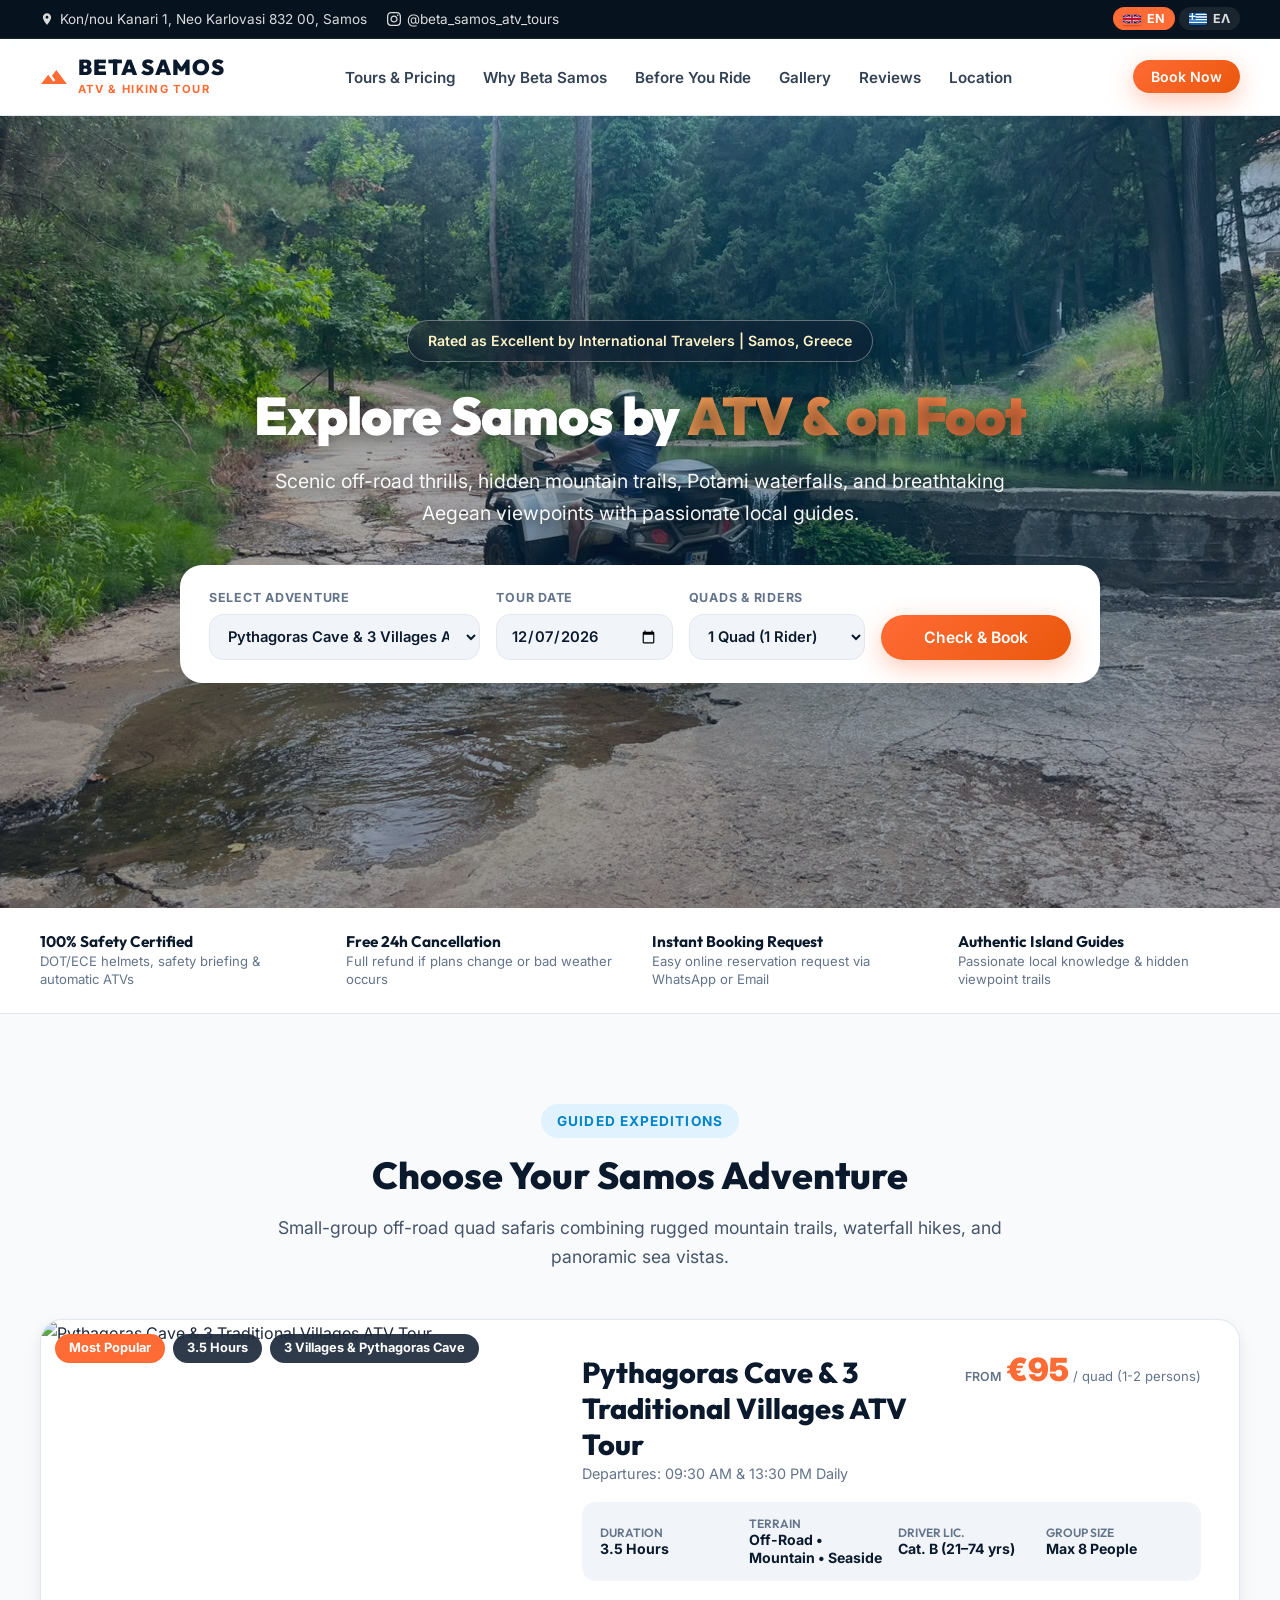
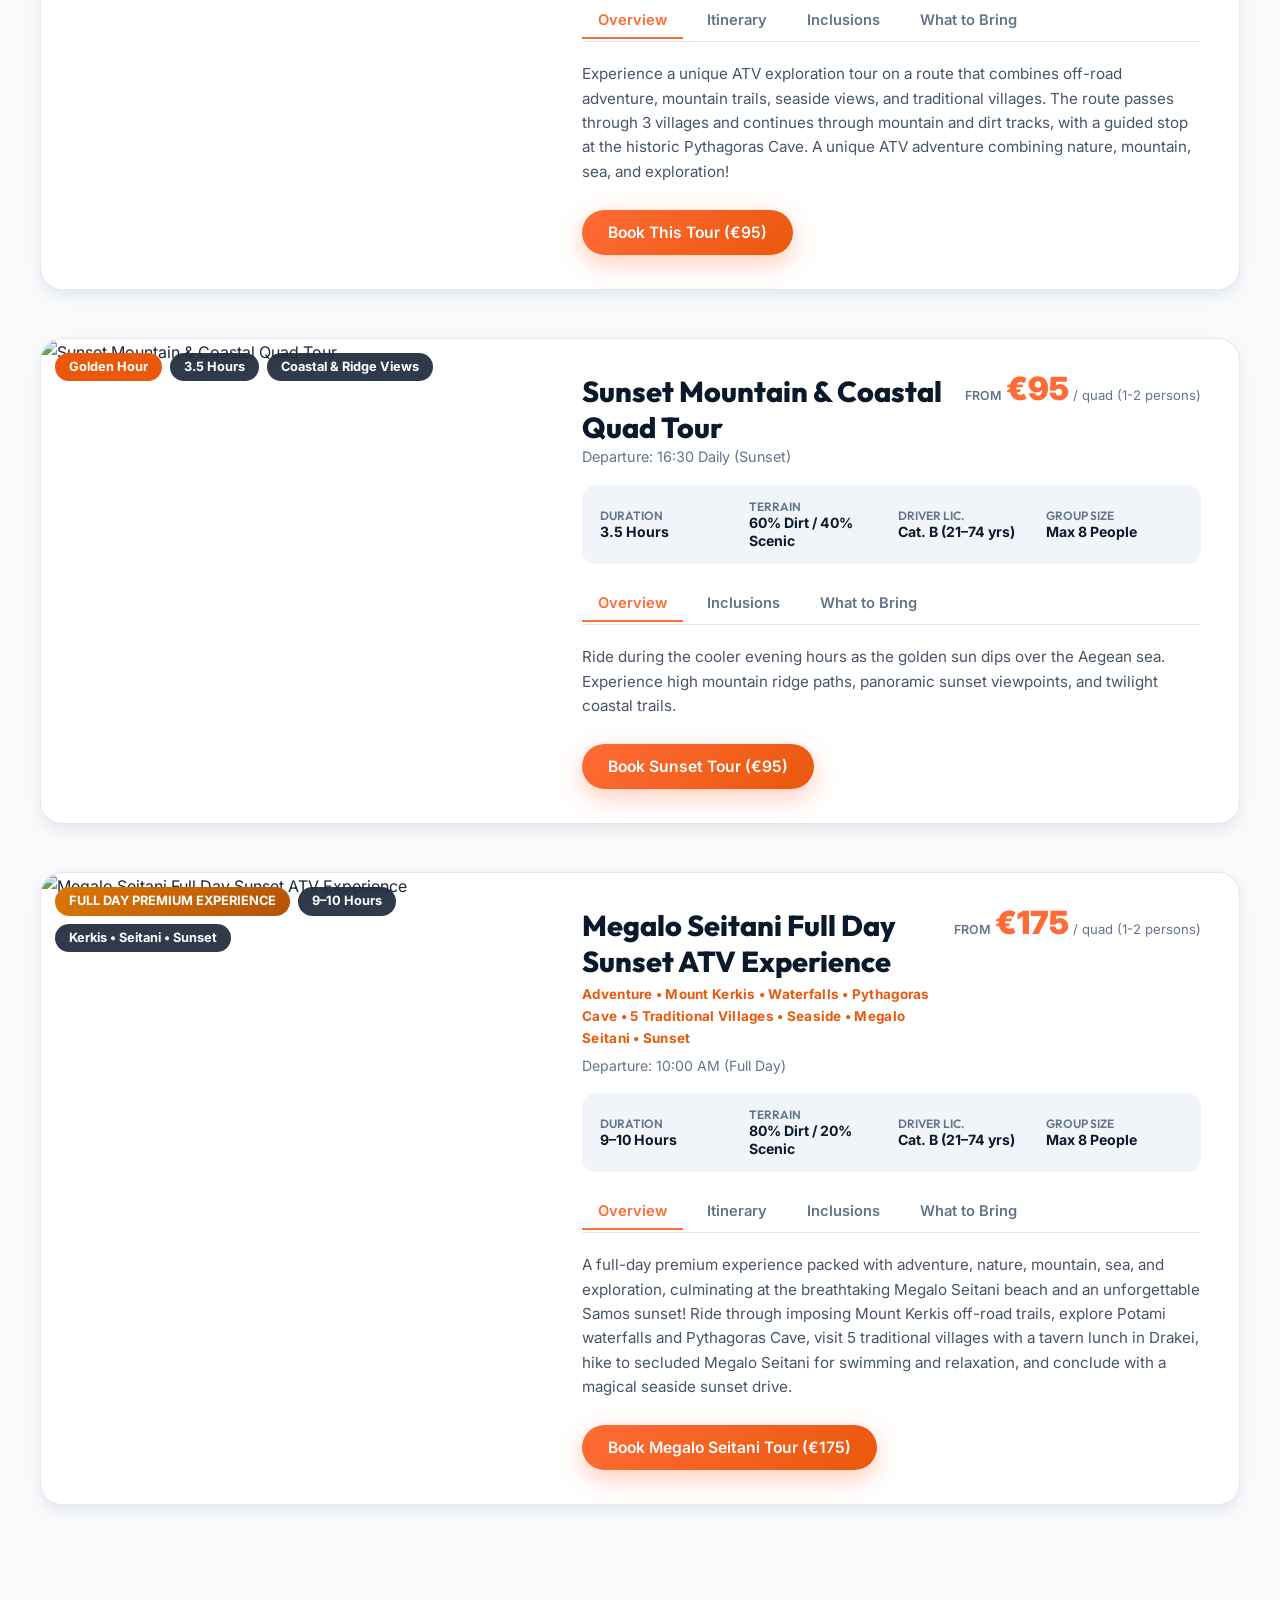
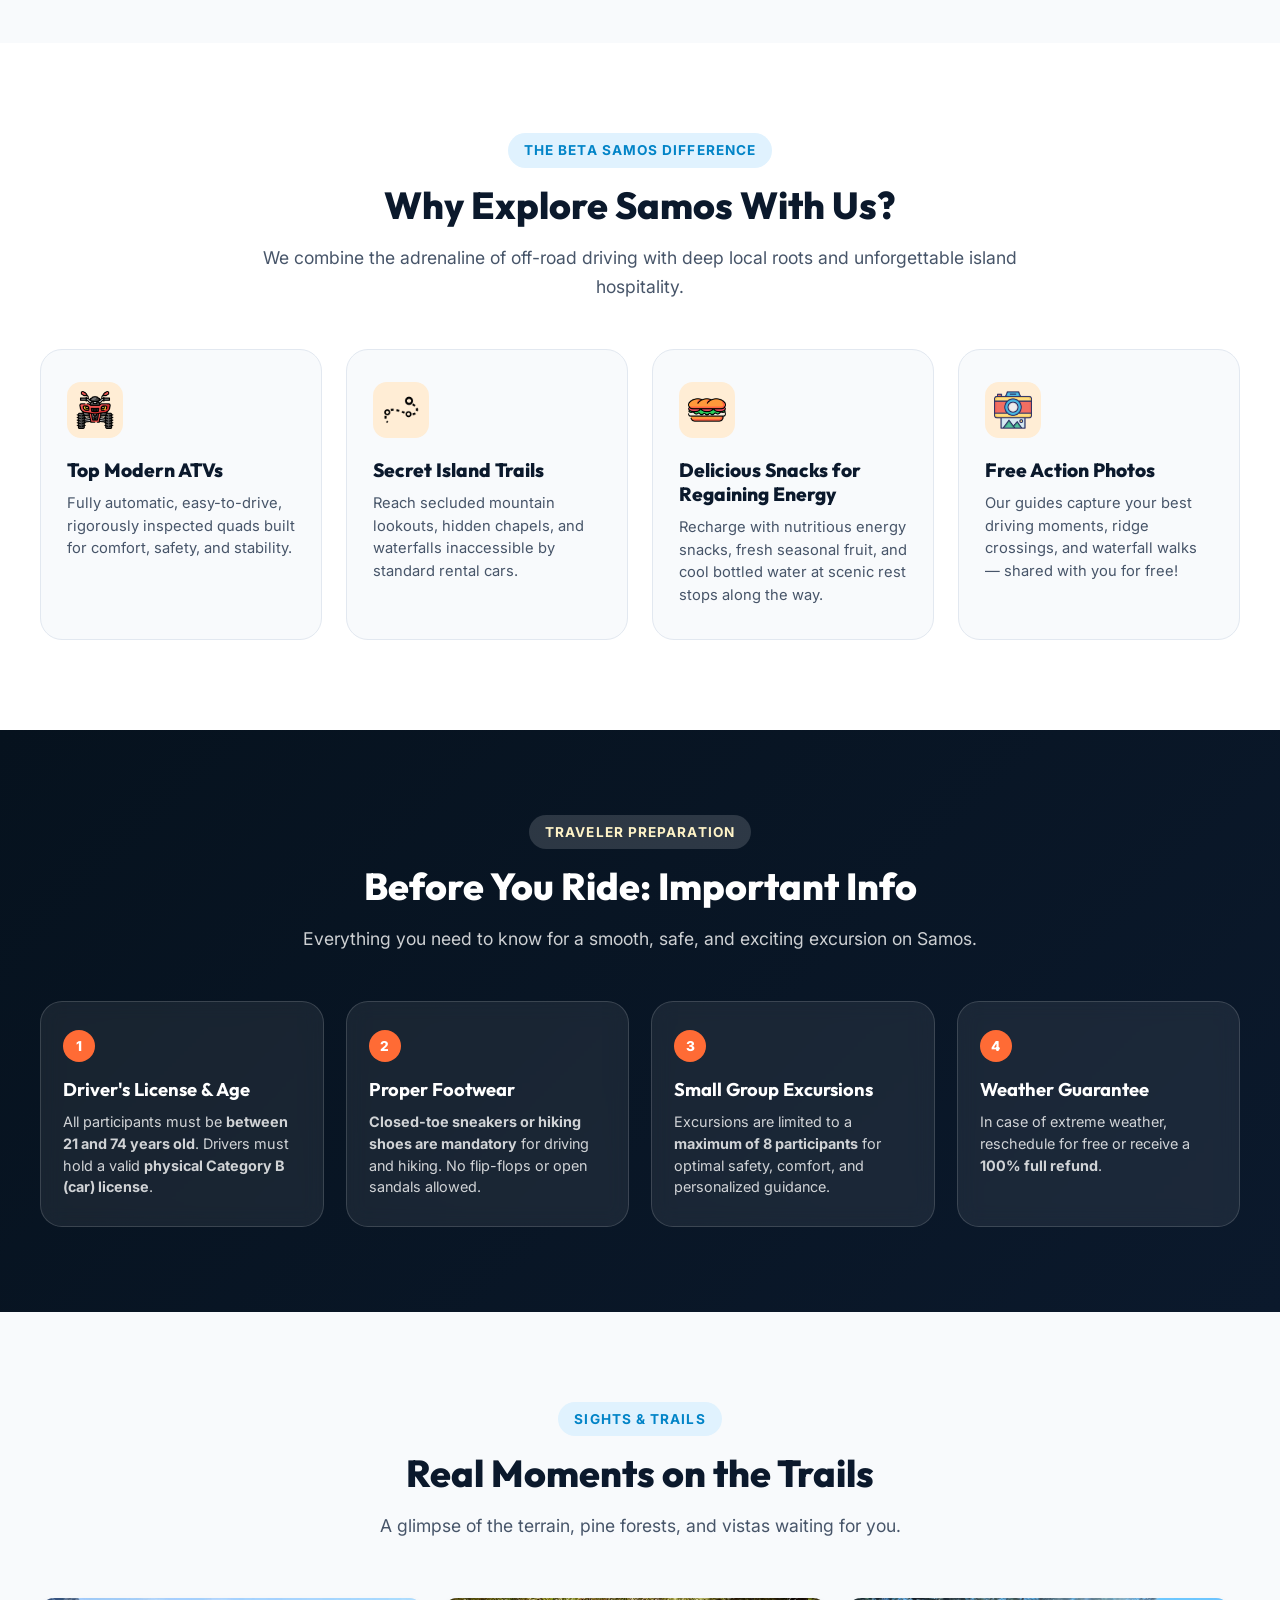
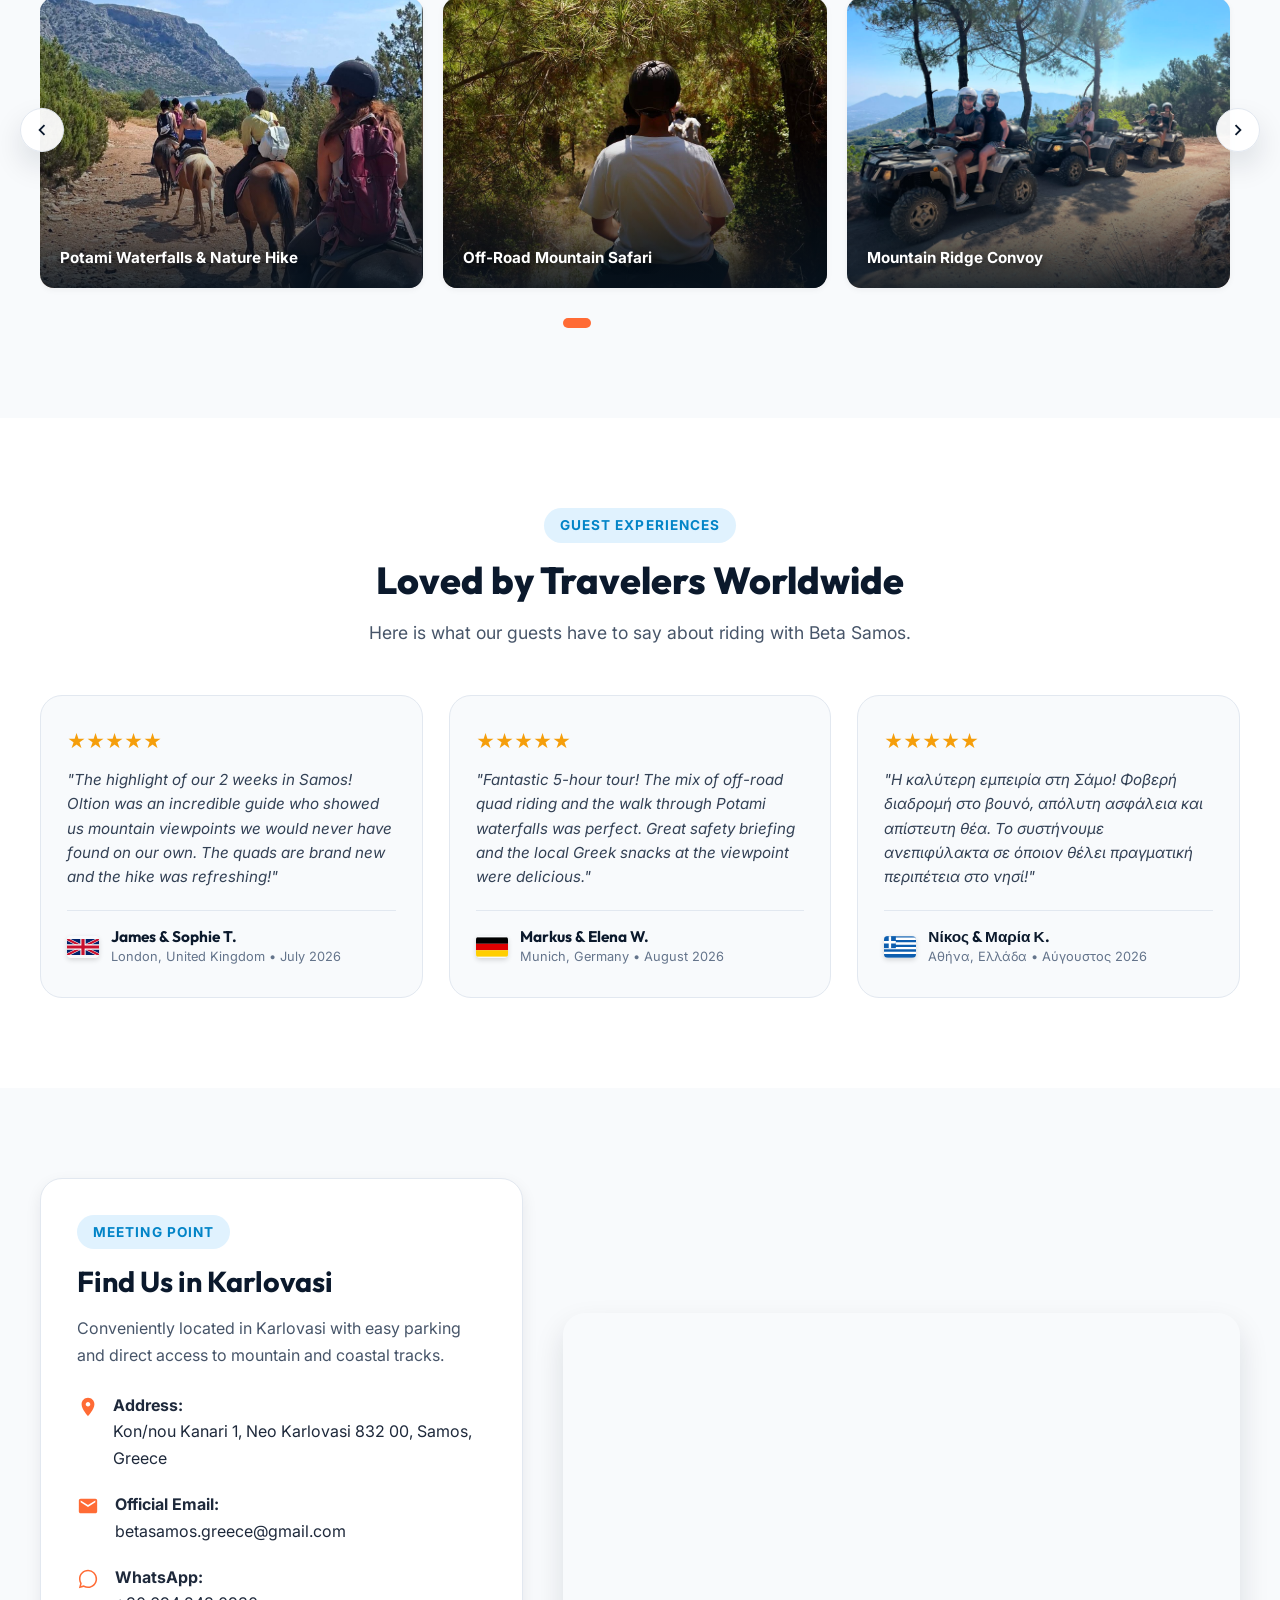
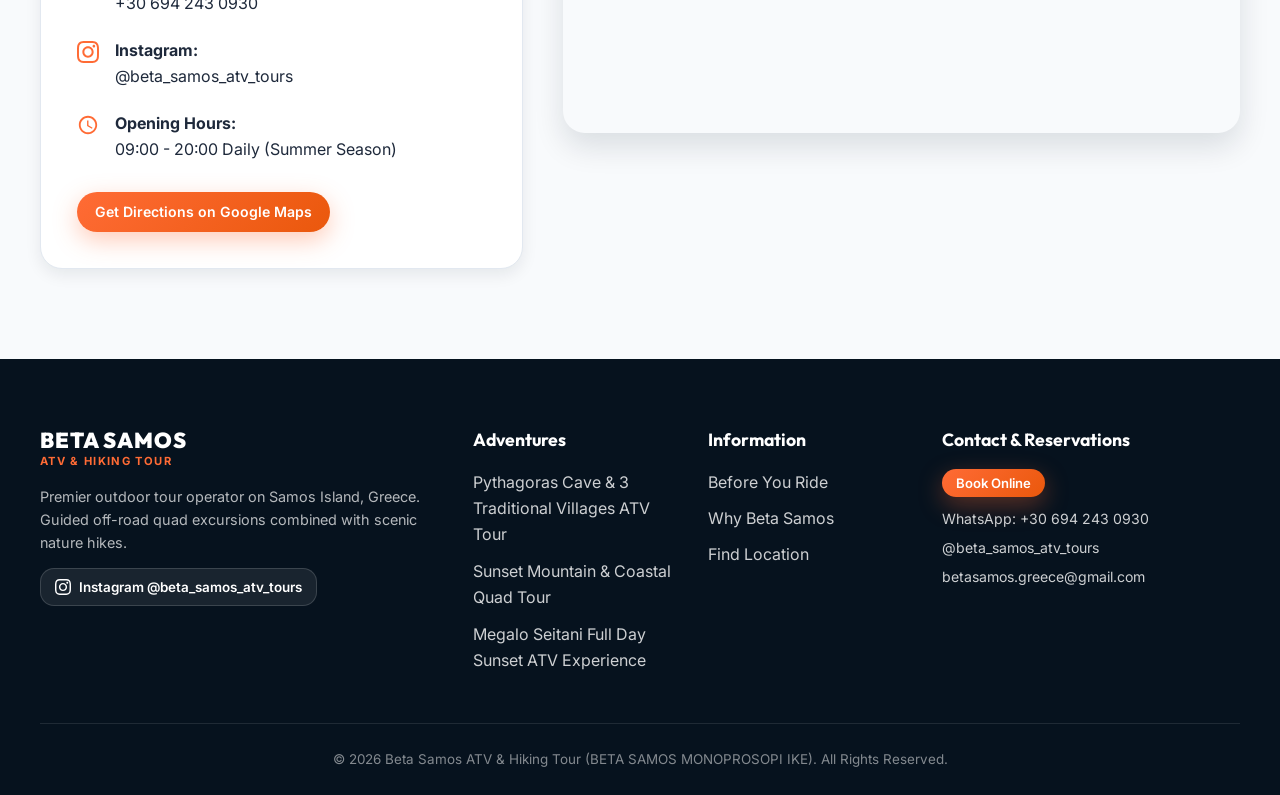
==== website/index.html @ 0ca5908e "feat: initialize Samos ATV and hiking tour website with booking interface and knowledge base documen" ====
<!DOCTYPE html>
<html lang="en">
<head>
  <meta charset="UTF-8">
  <meta name="viewport" content="width=device-width, initial-scale=1.0">
  <title>Beta Samos ATV &amp; Hiking Guided Tours | Explore Samos Island, Greece</title>
  <meta name="description" content="Premier guided ATV off-road adventures and scenic hiking tours on Samos Island, Greece. Explore Potami waterfalls, mountain viewpoints, and authentic Greek trails. Book online!">
  <meta name="keywords" content="Beta Samos, Samos ATV tour, quad safari Samos, hiking Samos island, Potami waterfalls tour, Karlovasi excursions, outdoor activities Greece">
  <meta name="author" content="Beta Samos ATV &amp; Hiking Tour">
  <link rel="canonical" href="https://betasamos.gr/">

  <!-- Open Graph / Facebook / WhatsApp -->
  <meta property="og:type" content="website">
  <meta property="og:url" content="https://betasamos.gr/">
  <meta property="og:title" content="Beta Samos ATV &amp; Hiking Guided Tours">
  <meta property="og:description" content="Explore Samos Island with exciting off-road ATV rides, guided hiking, and hidden mountain vistas. Local, safe, and unforgettable.">
  <meta property="og:image" content="assets/images/img_14.jpeg">

  <!-- Google Fonts Preconnect -->
  <link rel="preconnect" href="https://fonts.googleapis.com">
  <link rel="preconnect" href="https://fonts.gstatic.com" crossorigin>
  <link href="https://fonts.googleapis.com/css2?family=Inter:wght@400;500;600;700&family=Outfit:wght@600;700;800;900&display=swap" rel="stylesheet">

  <!-- Cloudflare Turnstile Anti-Bot Security -->
  <script src="https://challenges.cloudflare.com/turnstile/v0/api.js" async defer></script>

  <!-- EmailJS Client-Side Transactional Email Engine -->
  <script src="https://cdn.jsdelivr.net/npm/@emailjs/browser@4/dist/email.min.js"></script>

  <!-- Stylesheet -->
  <link rel="stylesheet" href="styles.css">

  <!-- Schema.org JSON-LD Structured Data for Local Tour Operator -->
  <script type="application/ld+json">
  {
    "@context": "https://schema.org",
    "@type": ["TourOperator", "LocalBusiness"],
    "name": "Beta Samos ATV and Hiking Tour",
    "legalName": "BETA SAMOS MONOPROSOPI IKE",
    "image": "https://betasamos.gr/assets/images/img_14.jpeg",
    "telephone": "+306942430930",
    "email": "betasamos.greece@gmail.com",
    "url": "https://betasamos.gr/",
    "address": {
      "@type": "PostalAddress",
      "streetAddress": "Kanari 1",
      "addressLocality": "Karlovasi",
      "addressRegion": "Samos",
      "postalCode": "83200",
      "addressCountry": "GR"
    },
    "geo": {
      "@type": "GeoCoordinates",
      "latitude": 37.7944,
      "longitude": 26.6881
    },
    "openingHoursSpecification": {
      "@type": "OpeningHoursSpecification",
      "dayOfWeek": [
        "Monday", "Tuesday", "Wednesday", "Thursday", "Friday", "Saturday", "Sunday"
      ],
      "opens": "09:00",
      "closes": "20:00"
    },
    "priceRange": "€€"
  }
  </script>
</head>
<body>

  <!-- Top Notification Bar -->
  <div class="topbar">
    <div class="container topbar-content">
      <div class="topbar-left">
        <a href="https://maps.google.com/?q=Beta+Samos+ATV+and+Hiking+Tour,+Kon/nou+Kanari+1,+Neo+Karlovasi+832+00" target="_blank" rel="noopener" class="topbar-item" title="Beta Samos on Google Maps">
          <svg viewBox="0 0 24 24" width="14" height="14" fill="currentColor"><path d="M12 2C8.13 2 5 5.13 5 9c0 5.25 7 13 7 13s7-7.75 7-13c0-3.87-3.13-7-7-7zm0 9.5c-1.38 0-2.5-1.12-2.5-2.5s1.12-2.5 2.5-2.5 2.5 1.12 2.5 2.5-1.12 2.5-2.5 2.5z"/></svg>
          <span data-i18n="topbar_location">Kon/nou Kanari 1, Neo Karlovasi 832 00, Samos</span>
        </a>
        <a href="https://www.instagram.com/beta_samos_atv_tours/" target="_blank" rel="noopener" class="topbar-item" title="Follow us on Instagram">
          <svg viewBox="0 0 24 24" width="14" height="14" fill="currentColor"><path d="M12 2.163c3.204 0 3.584.012 4.85.07 3.252.148 4.771 1.691 4.919 4.919.058 1.265.069 1.645.069 4.849 0 3.205-.012 3.584-.069 4.849-.149 3.225-1.664 4.771-4.919 4.919-1.266.058-1.644.07-4.85.07-3.204 0-3.584-.012-4.849-.07-3.26-.149-4.771-1.699-4.919-4.92-.058-1.265-.07-1.644-.07-4.849 0-3.204.013-3.583.07-4.849.149-3.227 1.664-4.771 4.919-4.919 1.266-.057 1.645-.069 4.849-.069zm0-2.163c-3.259 0-3.667.014-4.947.072-4.358.2-6.78 2.618-6.98 6.98-.059 1.281-.073 1.689-.073 4.948 0 3.259.014 3.668.072 4.948.2 4.358 2.618 6.78 6.98 6.98 1.281.058 1.689.072 4.948.072 3.259 0 3.668-.014 4.948-.072 4.354-.2 6.782-2.618 6.979-6.98.059-1.28.073-1.689.073-4.948 0-3.259-.014-3.667-.072-4.947-.196-4.354-2.617-6.78-6.979-6.98-1.281-.059-1.69-.073-4.949-.073zm0 5.838c-3.403 0-6.162 2.759-6.162 6.162s2.759 6.163 6.162 6.163 6.162-2.759 6.162-6.163c0-3.403-2.759-6.162-6.162-6.162zm0 10.162c-2.209 0-4-1.79-4-4 0-2.209 1.791-4 4-4s4 1.791 4 4c0 2.21-1.791 4-4 4zm6.406-11.845c-.796 0-1.441.645-1.441 1.44s.645 1.44 1.441 1.44c.795 0 1.439-.645 1.439-1.44s-.644-1.44-1.439-1.44z"/></svg>
          <span>@beta_samos_atv_tours</span>
        </a>
      </div>
      <div class="topbar-right">
        <div class="lang-switcher">
          <button class="lang-btn active" data-lang="en">
            <svg class="flag-icon" viewBox="0 0 60 30" width="18" height="12">
              <clipPath id="uk-flag"><path d="M0,0 v30 h60 v-30 z"/></clipPath>
              <g clip-path="url(#uk-flag)">
                <path d="M0,0 v30 h60 v-30 z" fill="#012169"/>
                <path d="M0,0 L60,30 M60,0 L0,30" stroke="#fff" stroke-width="6"/>
                <path d="M0,0 L60,30 M60,0 L0,30" clip-path="url(#uk-flag)" stroke="#C8102E" stroke-width="4"/>
                <path d="M30,0 v30 M0,15 h60" stroke="#fff" stroke-width="10"/>
                <path d="M30,0 v30 M0,15 h60" stroke="#C8102E" stroke-width="6"/>
              </g>
            </svg>
            EN
          </button>
          <button class="lang-btn" data-lang="el">
            <svg class="flag-icon" viewBox="0 0 27 18" width="18" height="12">
              <rect width="27" height="18" fill="#0D5EAF"/>
              <path d="M0,2h27M0,6h27M0,10h27M0,14h27" stroke="#fff" stroke-width="2"/>
              <rect width="10" height="10" fill="#0D5EAF"/>
              <path d="M5,0v10M0,5h10" stroke="#fff" stroke-width="2"/>
            </svg>
            ΕΛ
          </button>
        </div>
      </div>
    </div>
  </div>

  <!-- Main Navigation -->
  <nav class="navbar" id="navbar">
    <div class="container nav-container">
      <a href="#" class="logo-brand">
        <span class="logo-icon" style="color: var(--orange-500); display: flex; align-items: center;">
          <svg viewBox="0 0 24 24" width="28" height="28" fill="currentColor"><path d="M14 6l-3.75 5 2.85 3.8-1.6 1.2L7 10l-6 8h22L14 6z"/></svg>
        </span>
        <div class="logo-text-wrap">
          <span class="logo-title">BETA SAMOS</span>
          <span class="logo-tag" data-i18n="nav_tag">ATV &amp; Hiking Tour</span>
        </div>
      </a>

      <ul class="nav-menu" id="navMenu">
        <li><a href="#tours" class="nav-link" data-i18n="nav_tours">Tours &amp; Pricing</a></li>
        <li><a href="#whyus" class="nav-link" data-i18n="nav_whyus">Why Beta Samos</a></li>
        <li><a href="#guide" class="nav-link" data-i18n="nav_guide">Before You Ride</a></li>
        <li><a href="#gallery" class="nav-link" data-i18n="nav_gallery">Gallery</a></li>
        <li><a href="#reviews" class="nav-link" data-i18n="nav_reviews">Reviews</a></li>
        <li><a href="#location" class="nav-link" data-i18n="nav_location">Location</a></li>
      </ul>

      <div class="nav-actions">
        <button class="btn btn-primary btn-sm open-booking-modal" data-i18n="nav_book">Book Now</button>
        <button class="nav-toggle" id="navToggle" aria-label="Toggle navigation">☰</button>
      </div>
    </div>
  </nav>

  <!-- Hero Section -->
  <header class="hero">
    <div class="container hero-content">
      <div class="hero-badge">
        <span data-i18n="hero_badge">Rated as Excellent by International Travelers | Samos, Greece</span>
      </div>

      <h1 class="hero-title" data-i18n="hero_title">
        Explore Samos by <span>ATV &amp; on Foot</span>
      </h1>

      <p class="hero-subtitle" data-i18n="hero_subtitle">
        Scenic off-road thrills, hidden mountain trails, Potami waterfalls, and breathtaking Aegean viewpoints with passionate local guides.
      </p>

      <!-- Floating Quick-Booking Bar (Madeira Adventure Kingdom Style) -->
      <div class="quick-book-card">
        <div class="quick-book-grid">
          <div class="qb-field">
            <label class="qb-label"><span data-i18n="qb_tour_label">Select Adventure</span></label>
            <select class="qb-select" id="qbTour">
              <option value="flagship">Pythagoras Cave &amp; 3 Villages ATV Tour (€95)</option>
              <option value="sunset">Sunset Mountain &amp; Coastal Quad Tour (€95)</option>
              <option value="seitani">Megalo Seitani Full Day Sunset ATV Experience (€175)</option>
            </select>
          </div>

          <div class="qb-field">
            <label class="qb-label"><span data-i18n="qb_date_label">Tour Date</span></label>
            <input type="date" class="qb-input" id="qbDate" lang="en">
          </div>

          <div class="qb-field">
            <label class="qb-label"><span data-i18n="qb_riders_label">Quads &amp; Riders</span></label>
            <select class="qb-select" id="qbRiders">
              <option value="1-solo">1 Quad (1 Rider)</option>
              <option value="1-shared">1 Quad (2 Riders Shared)</option>
              <option value="2-solo">2 Quads (2 Riders)</option>
              <option value="2-shared">2 Quads (4 Riders Shared)</option>
              <option value="group">3+ Quads (Group Safari)</option>
            </select>
          </div>

          <div class="qb-field">
            <button class="btn btn-primary btn-block" id="qbSubmitBtn" data-i18n="qb_btn">Check &amp; Book</button>
          </div>
        </div>
      </div>
    </div>
  </header>

  <!-- Trust Ribbon -->
  <section class="trust-ribbon">
    <div class="container trust-grid">
      <div class="trust-item">
        <div class="trust-text">
          <h4 data-i18n="trust_1_title">100% Safety Certified</h4>
          <p data-i18n="trust_1_desc">DOT/ECE helmets, safety briefing &amp; automatic ATVs</p>
        </div>
      </div>
      <div class="trust-item">
        <div class="trust-text">
          <h4 data-i18n="trust_2_title">Free 24h Cancellation</h4>
          <p data-i18n="trust_2_desc">Full refund if plans change or bad weather occurs</p>
        </div>
      </div>
      <div class="trust-item">
        <div class="trust-text">
          <h4 data-i18n="trust_3_title">Instant Booking Request</h4>
          <p data-i18n="trust_3_desc">Easy online reservation request via WhatsApp or Email</p>
        </div>
      </div>
      <div class="trust-item">
        <div class="trust-text">
          <h4 data-i18n="trust_4_title">Authentic Island Guides</h4>
          <p data-i18n="trust_4_desc">Passionate local knowledge &amp; hidden viewpoint trails</p>
        </div>
      </div>
    </div>
  </section>

  <!-- Tour Packages Section -->
  <section class="section-tours" id="tours">
    <div class="container">
      <div class="section-header">
        <span class="section-tag" data-i18n="tours_tag">Guided Expeditions</span>
        <h2 class="section-title" data-i18n="tours_title">Choose Your Samos Adventure</h2>
        <p class="section-subtitle" data-i18n="tours_subtitle">
          Small-group off-road quad safaris combining rugged mountain trails, waterfall hikes, and panoramic sea vistas.
        </p>
      </div>

      <!-- Tour 1: Flagship 3.5h Pythagoras Cave Tour -->
      <div class="tour-card" id="flagship-tour">
        <div class="tour-grid">
          <div class="tour-media">
            <img src="assets/images/IMG_3026.jpeg" alt="Pythagoras Cave &amp; 3 Traditional Villages ATV Tour" class="tour-img">
            <div class="tour-badge-top">
              <span class="pill-badge featured" data-i18n="badge_bestseller">Most Popular</span>
              <span class="pill-badge">3.5 Hours</span>
              <span class="pill-badge">3 Villages &amp; Pythagoras Cave</span>
            </div>
          </div>

          <div class="tour-body">
            <div class="tour-header-row">
              <div>
                <h3 class="tour-title" data-i18n="t1_title">Pythagoras Cave &amp; 3 Traditional Villages ATV Tour</h3>
                <p style="color: var(--slate-500); font-size: 0.9rem;" data-i18n="t1_dep">Departures: 09:30 AM &amp; 13:30 PM Daily</p>
              </div>
              <div class="tour-pricing-box">
                <span class="price-from" data-i18n="price_from">From</span>
                <span class="price-val">€95</span>
                <span class="price-sub" data-i18n="price_per_driver">/ quad (1-2 persons)</span>
              </div>
            </div>

            <!-- Tour Specs Bar -->
            <div class="tour-specs-bar">
              <div class="spec-item">
                <div class="spec-data">
                  <h5 data-i18n="spec_dur">Duration</h5>
                  <p>3.5 Hours</p>
                </div>
              </div>
              <div class="spec-item">
                <div class="spec-data">
                  <h5 data-i18n="spec_terrain">Terrain</h5>
                  <p data-i18n="spec_terrain_val">Off-Road • Mountain • Seaside</p>
                </div>
              </div>
              <div class="spec-item">
                <div class="spec-data">
                  <h5 data-i18n="spec_lic">Driver Lic.</h5>
                  <p>Cat. B (21–74 yrs)</p>
                </div>
              </div>
              <div class="spec-item">
                <div class="spec-data">
                  <h5 data-i18n="spec_grp">Group Size</h5>
                  <p data-i18n="spec_grp_val">Max 8 People</p>
                </div>
              </div>
            </div>

            <!-- Interactive Tour Tabs (Madeira Style) -->
            <div class="tour-tabs">
              <button class="tab-btn active" data-tab="t1-overview" data-i18n="tab_overview">Overview</button>
              <button class="tab-btn" data-tab="t1-itinerary" data-i18n="tab_itinerary">Itinerary</button>
              <button class="tab-btn" data-tab="t1-inclusions" data-i18n="tab_inclusions">Inclusions</button>
              <button class="tab-btn" data-tab="t1-bring" data-i18n="tab_bring">What to Bring</button>
            </div>

            <!-- Tab Content -->
            <div class="tab-content">
              <!-- Overview -->
              <div class="tab-pane active" id="t1-overview">
                <p data-i18n="t1_desc">
                  Experience a unique ATV exploration tour on a route that combines off-road adventure, mountain trails, seaside views, and traditional villages. The route passes through 3 villages and continues through mountain and dirt tracks, with a guided stop at the historic Pythagoras Cave. A unique ATV adventure combining nature, mountain, sea, and exploration!
                </p>
              </div>

              <!-- Itinerary -->
              <div class="tab-pane" id="t1-itinerary">
                <div class="itinerary-list">
                  <div class="itinerary-step">
                    <span class="itinerary-time">00:00</span>
                    <div class="itinerary-info">
                      <h5 data-i18n="itin_1_title">Safety Briefing &amp; Practice Lap</h5>
                      <p data-i18n="itin_1_desc">Helmet fitting, vehicle controls briefing, and a practice run at Karlovasi HQ.</p>
                    </div>
                  </div>
                  <div class="itinerary-step">
                    <span class="itinerary-time">00:30</span>
                    <div class="itinerary-info">
                      <h5 data-i18n="itin_2_title">3 Traditional Villages</h5>
                      <p data-i18n="itin_2_desc">Drive through 3 authentic Samian villages and experience local culture and charm.</p>
                    </div>
                  </div>
                  <div class="itinerary-step">
                    <span class="itinerary-time">01:30</span>
                    <div class="itinerary-info">
                      <h5 data-i18n="itin_3_title">Off-Road Mountain &amp; Seaside Trails</h5>
                      <p data-i18n="itin_3_desc">Ride thrilling dirt paths, mountain tracks, and scenic coastal seaside routes overlooking the Aegean Sea.</p>
                    </div>
                  </div>
                  <div class="itinerary-step">
                    <span class="itinerary-time">02:30</span>
                    <div class="itinerary-info">
                      <h5 data-i18n="itin_4_title">Pythagoras Cave &amp; Cold Drink Stop</h5>
                      <p data-i18n="itin_4_desc">Stop at the historic Cave of Pythagoras, capture panoramic photos, and enjoy a cool refreshing drink.</p>
                    </div>
                  </div>
                </div>
              </div>

              <!-- Inclusions -->
              <div class="tab-pane" id="t1-inclusions">
                <div class="inclusions-grid">
                  <div class="inc-item yes"><span data-i18n="inc_atv">Premium Automatic ATV &amp; Fuel</span></div>
                  <div class="inc-item yes"><span data-i18n="inc_helmet">DOT/ECE Safety Helmet</span></div>
                  <div class="inc-item yes"><span data-i18n="inc_offroad">Off-Road &amp; Mountain Routes</span></div>
                  <div class="inc-item yes"><span data-i18n="inc_seaside">Seaside Coastal Route</span></div>
                  <div class="inc-item yes"><span data-i18n="inc_villages">Route Through 3 Traditional Villages</span></div>
                  <div class="inc-item yes"><span data-i18n="inc_cave">Stop at Pythagoras Cave</span></div>
                  <div class="inc-item yes"><span data-i18n="inc_photos">Photo &amp; Viewpoint Stops</span></div>
                  <div class="inc-item yes"><span data-i18n="inc_drink">Refreshing Cold Beverage</span></div>
                  <div class="inc-item yes"><span data-i18n="inc_guide">Certified Local Island Guide</span></div>
                  <div class="inc-item yes"><span data-i18n="inc_max8">Small Group (Max 8 Guests)</span></div>
                </div>
              </div>

              <!-- What to Bring -->
              <div class="tab-pane" id="t1-bring">
                <div class="bring-grid">
                  <div class="bring-item">
                    <span data-i18n="bring_shoes">Closed Shoes</span>
                  </div>
                  <div class="bring-item">
                    <span data-i18n="bring_license">Physical Driver Lic.</span>
                  </div>
                  <div class="bring-item">
                    <span data-i18n="bring_glasses">Sunglasses</span>
                  </div>
                  <div class="bring-item">
                    <span data-i18n="bring_sunscreen">Sunscreen &amp; Hat</span>
                  </div>
                </div>
              </div>
            </div>

            <div class="tour-footer-actions">
              <button class="btn btn-primary open-booking-modal" data-tour="flagship" data-i18n="btn_book_t1">Book This Tour (€95)</button>
            </div>
          </div>
        </div>
      </div>

      <!-- Tour 2: Sunset Mountain & Coastal Quad Tour -->
      <div class="tour-card" id="sunset-tour">
        <div class="tour-grid">
          <div class="tour-media">
            <img src="assets/images/IMG_2938.jpeg" alt="Sunset Mountain & Coastal Quad Tour" class="tour-img">
            <div class="tour-badge-top">
              <span class="pill-badge" style="background: #ea580c;" data-i18n="badge_sunset">Golden Hour</span>
              <span class="pill-badge">3.5 Hours</span>
              <span class="pill-badge">Coastal &amp; Ridge Views</span>
            </div>
          </div>

          <div class="tour-body">
            <div class="tour-header-row">
              <div>
                <h3 class="tour-title" data-i18n="t2_title">Sunset Mountain &amp; Coastal Quad Tour</h3>
                <p style="color: var(--slate-500); font-size: 0.9rem;" data-i18n="t2_dep">Departure: 16:30 Daily (Sunset)</p>
              </div>
              <div class="tour-pricing-box">
                <span class="price-from" data-i18n="price_from">From</span>
                <span class="price-val">€95</span>
                <span class="price-sub" data-i18n="price_per_driver">/ quad (1-2 persons)</span>
              </div>
            </div>

            <!-- Specs Bar -->
            <div class="tour-specs-bar">
              <div class="spec-item">
                <div class="spec-data">
                  <h5 data-i18n="spec_dur">Duration</h5>
                  <p>3.5 Hours</p>
                </div>
              </div>
              <div class="spec-item">
                <div class="spec-data">
                  <h5 data-i18n="spec_terrain">Terrain</h5>
                  <p data-i18n="spec_t2_terrain">60% Dirt / 40% Scenic</p>
                </div>
              </div>
              <div class="spec-item">
                <div class="spec-data">
                  <h5 data-i18n="spec_lic">Driver Lic.</h5>
                  <p>Cat. B (21–74 yrs)</p>
                </div>
              </div>
              <div class="spec-item">
                <div class="spec-data">
                  <h5 data-i18n="spec_grp">Group Size</h5>
                  <p data-i18n="spec_grp_val">Max 8 People</p>
                </div>
              </div>
            </div>

            <!-- Interactive Tour Tabs -->
            <div class="tour-tabs">
              <button class="tab-btn active" data-tab="t2-overview" data-i18n="tab_overview">Overview</button>
              <button class="tab-btn" data-tab="t2-inclusions" data-i18n="tab_inclusions">Inclusions</button>
              <button class="tab-btn" data-tab="t2-bring" data-i18n="tab_bring">What to Bring</button>
            </div>

            <!-- Tab Content -->
            <div class="tab-content">
              <div class="tab-pane active" id="t2-overview">
                <p data-i18n="t2_desc">
                  Ride during the cooler evening hours as the golden sun dips over the Aegean sea. Experience high mountain ridge paths, panoramic sunset viewpoints, and twilight coastal trails.
                </p>
              </div>

              <div class="tab-pane" id="t2-inclusions">
                <div class="inclusions-grid">
                  <div class="inc-item yes"><span data-i18n="inc_atv">Premium Automatic ATV &amp; Fuel</span></div>
                  <div class="inc-item yes"><span data-i18n="inc_helmet">DOT/ECE Safety Helmet</span></div>
                  <div class="inc-item yes"><span data-i18n="inc_t2_mountain">Off-Road &amp; Mountain Trails</span></div>
                  <div class="inc-item yes"><span data-i18n="inc_t2_rivers">Scenic River &amp; Water Crossings</span></div>
                  <div class="inc-item yes"><span data-i18n="inc_t2_sunshine">Panoramic Sunset &amp; Sunshine Views</span></div>
                  <div class="inc-item yes"><span data-i18n="inc_seaside">Seaside Coastal Route</span></div>
                  <div class="inc-item yes"><span data-i18n="inc_t2_photos">Golden Hour &amp; Sunset Photo Stops</span></div>
                  <div class="inc-item yes"><span data-i18n="inc_sunset_drink">Sunset Refreshments &amp; Cold Drinks</span></div>
                  <div class="inc-item yes"><span data-i18n="inc_guide">Certified Local Island Guide</span></div>
                  <div class="inc-item yes"><span data-i18n="inc_max8">Small Group (Max 8 Guests)</span></div>
                </div>
              </div>

              <div class="tab-pane" id="t2-bring">
                <div class="bring-grid">
                  <div class="bring-item">
                    <span data-i18n="bring_shoes">Closed Shoes</span>
                  </div>
                  <div class="bring-item">
                    <span data-i18n="bring_license">Physical Driver Lic.</span>
                  </div>
                  <div class="bring-item">
                    <span data-i18n="bring_glasses">Sunglasses</span>
                  </div>
                  <div class="bring-item">
                    <span data-i18n="bring_jacket">Light Evening Jacket</span>
                  </div>
                </div>
              </div>
            </div>

            <div class="tour-footer-actions">
              <button class="btn btn-primary open-booking-modal" data-tour="sunset" data-i18n="btn_book_t2">Book Sunset Tour (€95)</button>
            </div>
          </div>
        </div>
      </div>

      <!-- Tour 3: Megalo Seitani Full Day Sunset ATV Experience -->
      <div class="tour-card" id="seitani-tour">
        <div class="tour-grid">
          <div class="tour-media">
            <img src="assets/images/IMG_3031.jpeg" alt="Megalo Seitani Full Day Sunset ATV Experience" class="tour-img">
            <div class="tour-badge-top">
              <span class="pill-badge" style="background: linear-gradient(135deg, #d97706, #b45309);" data-i18n="badge_fullday">FULL DAY PREMIUM EXPERIENCE</span>
              <span class="pill-badge">9–10 Hours</span>
              <span class="pill-badge">Kerkis • Seitani • Sunset</span>
            </div>
          </div>

          <div class="tour-body">
            <div class="tour-header-row">
              <div>
                <h3 class="tour-title" data-i18n="t3_title">Megalo Seitani Full Day Sunset ATV Experience</h3>
                <p style="color: var(--orange-600); font-size: 0.84rem; font-weight: 700; margin-top: 4px; letter-spacing: 0.02em;" data-i18n="t3_tagline">Adventure • Mount Kerkis • Waterfalls • Pythagoras Cave • 5 Traditional Villages • Seaside • Megalo Seitani • Sunset</p>
                <p style="color: var(--slate-500); font-size: 0.88rem; margin-top: 4px;" data-i18n="t3_dep">Departure: 10:00 AM (Full Day)</p>
              </div>
              <div class="tour-pricing-box">
                <span class="price-from" data-i18n="price_from">From</span>
                <span class="price-val">€175</span>
                <span class="price-sub" data-i18n="price_per_driver">/ quad (1-2 persons)</span>
              </div>
            </div>

            <!-- Specs Bar -->
            <div class="tour-specs-bar">
              <div class="spec-item">
                <div class="spec-data">
                  <h5 data-i18n="spec_dur">Duration</h5>
                  <p>9–10 Hours</p>
                </div>
              </div>
              <div class="spec-item">
                <div class="spec-data">
                  <h5 data-i18n="spec_terrain">Terrain</h5>
                  <p data-i18n="spec_t3_terrain">80% Dirt / 20% Scenic</p>
                </div>
              </div>
              <div class="spec-item">
                <div class="spec-data">
                  <h5 data-i18n="spec_lic">Driver Lic.</h5>
                  <p>Cat. B (21–74 yrs)</p>
                </div>
              </div>
              <div class="spec-item">
                <div class="spec-data">
                  <h5 data-i18n="spec_grp">Group Size</h5>
                  <p data-i18n="spec_grp_val">Max 8 People</p>
                </div>
              </div>
            </div>

            <!-- Interactive Tour Tabs -->
            <div class="tour-tabs">
              <button class="tab-btn active" data-tab="t3-overview" data-i18n="tab_overview">Overview</button>
              <button class="tab-btn" data-tab="t3-itinerary" data-i18n="tab_itinerary">Itinerary</button>
              <button class="tab-btn" data-tab="t3-inclusions" data-i18n="tab_inclusions">Inclusions</button>
              <button class="tab-btn" data-tab="t3-bring" data-i18n="tab_bring">What to Bring</button>
            </div>

            <!-- Tab Content -->
            <div class="tab-content">
              <!-- Overview -->
              <div class="tab-pane active" id="t3-overview">
                <p data-i18n="t3_desc">
                  A full-day premium experience packed with adventure, nature, mountain, sea, and exploration, culminating at the breathtaking Megalo Seitani beach and an unforgettable Samos sunset! Ride through imposing Mount Kerkis off-road trails, explore Potami waterfalls and Pythagoras Cave, visit 5 traditional villages with a tavern lunch in Drakei, hike to secluded Megalo Seitani for swimming and relaxation, and conclude with a magical seaside sunset drive.
                </p>
              </div>

              <!-- Itinerary -->
              <div class="tab-pane" id="t3-itinerary">
                <div class="itinerary-list">
                  <div class="itinerary-step">
                    <span class="itinerary-time">10:00</span>
                    <div class="itinerary-info">
                      <h5 data-i18n="itin_t3_1_title">Waterfalls Nature Hike &amp; Swim</h5>
                      <p data-i18n="itin_t3_1_desc">We start the tour with a stop at the waterfalls, enjoying a nature hike and swimming time in a pristine natural oasis.</p>
                    </div>
                  </div>
                  <div class="itinerary-step">
                    <span class="itinerary-time">11:30</span>
                    <div class="itinerary-info">
                      <h5 data-i18n="itin_t3_2_title">Pythagoras Cave Hike &amp; Exploration</h5>
                      <p data-i18n="itin_t3_2_desc">Continue by ATV towards the historic Cave of Pythagoras on Mount Kerkis for hiking and guided exploration.</p>
                    </div>
                  </div>
                  <div class="itinerary-step">
                    <span class="itinerary-time">13:00</span>
                    <div class="itinerary-info">
                      <h5 data-i18n="itin_t3_3_title">Mount Kerkis Scenic &amp; Off-Road Trails</h5>
                      <p data-i18n="itin_t3_3_desc">Ride thrilling trails on imposing Mount Kerkis through mountain and off-road landscapes with breathtaking panoramic views.</p>
                    </div>
                  </div>
                  <div class="itinerary-step">
                    <span class="itinerary-time">14:30</span>
                    <div class="itinerary-info">
                      <h5 data-i18n="itin_t3_4_title">5 Traditional Villages, Marathokampos &amp; Paleochori</h5>
                      <p data-i18n="itin_t3_4_desc">Drive through off-road, mountain, and seaside paths passing through Marathokampos, Paleochori, and 5 authentic villages.</p>
                    </div>
                  </div>
                  <div class="itinerary-step">
                    <span class="itinerary-time">15:30</span>
                    <div class="itinerary-info">
                      <h5 data-i18n="itin_t3_5_title">Drakei Village &amp; Traditional Tavern Lunch</h5>
                      <p data-i18n="itin_t3_5_desc">Stop in the traditional village of Drakei for a feast at a local tavern, enjoying authentic atmosphere and village flavors.</p>
                    </div>
                  </div>
                  <div class="itinerary-step">
                    <span class="itinerary-time">17:30</span>
                    <div class="itinerary-info">
                      <h5 data-i18n="itin_t3_6_title">Megalo Seitani Secluded Beach Trek &amp; Swimming</h5>
                      <p data-i18n="itin_t3_6_desc">Leave the ATVs for a guided hike to Samos' hidden beach, Megalo Seitani, enjoying time for swimming, relaxation, and exploration.</p>
                    </div>
                  </div>
                  <div class="itinerary-step">
                    <span class="itinerary-time">19:30</span>
                    <div class="itinerary-info">
                      <h5 data-i18n="itin_t3_7_title">Seaside Coastal Excursion &amp; Sunset</h5>
                      <p data-i18n="itin_t3_7_desc">The tour concludes with a seaside coastal ride, enjoying a magical sunset beside the Aegean Sea.</p>
                    </div>
                  </div>
                </div>
              </div>

              <!-- Inclusions -->
              <div class="tab-pane" id="t3-inclusions">
                <div class="inclusions-grid">
                  <div class="inc-item yes"><span data-i18n="inc_atv">Premium Automatic ATV &amp; Fuel</span></div>
                  <div class="inc-item yes"><span data-i18n="inc_helmet">DOT/ECE Safety Helmet</span></div>
                  <div class="inc-item yes"><span data-i18n="inc_t3_offroad">Off-Road Dirt Trails</span></div>
                  <div class="inc-item yes"><span data-i18n="inc_t3_kerkis">Mount Kerkis Mountain Routes</span></div>
                  <div class="inc-item yes"><span data-i18n="inc_t3_seaside">Seaside Coastal Routes</span></div>
                  <div class="inc-item yes"><span data-i18n="inc_t3_waterfalls">Waterfalls Hike &amp; Swimming Session</span></div>
                  <div class="inc-item yes"><span data-i18n="inc_t3_cave">Pythagoras Cave Hiking &amp; Exploration</span></div>
                  <div class="inc-item yes"><span data-i18n="inc_t3_5villages">Passage Through 5 Traditional Villages</span></div>
                  <div class="inc-item yes"><span data-i18n="inc_t3_marathokampos">Marathokampos &amp; Paleochori Route</span></div>
                  <div class="inc-item yes"><span data-i18n="inc_t3_drakei">Stop in Drakei Village</span></div>
                  <div class="inc-item yes"><span data-i18n="inc_t3_lunch">Lunch at Traditional Greek Tavern</span></div>
                  <div class="inc-item yes"><span data-i18n="inc_t3_seitani_hike">Guided Hike to Megalo Seitani Secluded Beach</span></div>
                  <div class="inc-item yes"><span data-i18n="inc_t3_seitani_swim">Swimming &amp; Relaxation at Megalo Seitani</span></div>
                  <div class="inc-item yes"><span data-i18n="inc_t3_coastal">Seaside Coastal Excursion</span></div>
                  <div class="inc-item yes"><span data-i18n="inc_t3_sunset">Magical Aegean Sunset Finale</span></div>
                  <div class="inc-item yes"><span data-i18n="inc_guide">Certified Local Island Guide</span></div>
                </div>
              </div>

              <!-- What to Bring -->
              <div class="tab-pane" id="t3-bring">
                <div class="bring-grid">
                  <div class="bring-item">
                    <span data-i18n="bring_shoes">Closed Shoes</span>
                  </div>
                  <div class="bring-item">
                    <span data-i18n="bring_license">Physical Driver Lic.</span>
                  </div>
                  <div class="bring-item">
                    <span data-i18n="bring_swimwear">Swimwear &amp; Towel</span>
                  </div>
                  <div class="bring-item">
                    <span data-i18n="bring_glasses">Sunglasses</span>
                  </div>
                  <div class="bring-item">
                    <span data-i18n="bring_sunscreen">Sunscreen &amp; Hat</span>
                  </div>
                  <div class="bring-item">
                    <span data-i18n="bring_jacket">Light Evening Jacket</span>
                  </div>
                </div>
              </div>
            </div>

            <div class="tour-footer-actions">
              <button class="btn btn-primary open-booking-modal" data-tour="seitani" data-i18n="btn_book_t3">Book Megalo Seitani Tour (€175)</button>
            </div>
          </div>
        </div>
      </div>
    </div>
  </section>

  <!-- "Why Choose Beta Samos" Features Section -->
  <section class="section-features" id="whyus">
    <div class="container">
      <div class="section-header">
        <span class="section-tag" data-i18n="why_tag">The Beta Samos Difference</span>
        <h2 class="section-title" data-i18n="why_title">Why Explore Samos With Us?</h2>
        <p class="section-subtitle" data-i18n="why_subtitle">
          We combine the adrenaline of off-road driving with deep local roots and unforgettable island hospitality.
        </p>
      </div>

      <div class="features-grid">
        <div class="feature-card">
          <div class="feature-icon-box">
            <img src="assets/images/atv-icon.png" alt="ATV Quad Safari Icon" class="feature-img-icon">
          </div>
          <h4 data-i18n="feat_1_title">Top Modern ATVs</h4>
          <p data-i18n="feat_1_desc">Fully automatic, easy-to-drive, rigorously inspected quads built for comfort, safety, and stability.</p>
        </div>

        <div class="feature-card">
          <div class="feature-icon-box">
            <img src="assets/images/trail-icon.png" alt="Secret Island Trails Icon" class="feature-img-icon">
          </div>
          <h4 data-i18n="feat_2_title">Secret Island Trails</h4>
          <p data-i18n="feat_2_desc">Reach secluded mountain lookouts, hidden chapels, and waterfalls inaccessible by standard rental cars.</p>
        </div>

        <div class="feature-card">
          <div class="feature-icon-box">
            <img src="assets/images/snack-icon.png" alt="Delicious Snacks for Regaining Energy Icon" class="feature-img-icon">
          </div>
          <h4 data-i18n="feat_3_title">Delicious Snacks for Regaining Energy</h4>
          <p data-i18n="feat_3_desc">Recharge with nutritious energy snacks, fresh seasonal fruit, and cool bottled water at scenic rest stops along the way.</p>
        </div>

        <div class="feature-card">
          <div class="feature-icon-box">
            <img src="assets/images/photo-icon.png" alt="Free Action Photos Icon" class="feature-img-icon">
          </div>
          <h4 data-i18n="feat_4_title">Free Action Photos</h4>
          <p data-i18n="feat_4_desc">Our guides capture your best driving moments, ridge crossings, and waterfall walks — shared with you for free!</p>
        </div>
      </div>
    </div>
  </section>

  <!-- "Before You Ride" Preparation Guide (Madeira Style) -->
  <section class="section-guide" id="guide">
    <div class="container">
      <div class="section-header">
        <span class="section-tag" style="background: rgba(255,255,255,0.15); color: var(--amber-100);" data-i18n="guide_tag">Traveler Preparation</span>
        <h2 class="section-title" style="color: var(--white);" data-i18n="guide_title">Before You Ride: Important Info</h2>
        <p class="section-subtitle" style="color: rgba(255,255,255,0.8);" data-i18n="guide_subtitle">
          Everything you need to know for a smooth, safe, and exciting excursion on Samos.
        </p>
      </div>

      <div class="guide-grid">
        <div class="guide-card">
          <span class="guide-num">1</span>
          <h4 data-i18n="g1_title">Driver's License &amp; Age</h4>
          <p data-i18n="g1_desc">All participants must be <strong>between 21 and 74 years old</strong>. Drivers must hold a valid <strong>physical Category B (car) license</strong>.</p>
        </div>

        <div class="guide-card">
          <span class="guide-num">2</span>
          <h4 data-i18n="g2_title">Proper Footwear</h4>
          <p data-i18n="g2_desc"><strong>Closed-toe sneakers or hiking shoes are mandatory</strong> for driving and hiking. No flip-flops or open sandals allowed.</p>
        </div>

        <div class="guide-card">
          <span class="guide-num">3</span>
          <h4 data-i18n="g3_title">Small Group Excursions</h4>
          <p data-i18n="g3_desc">Excursions are limited to a <strong>maximum of 8 participants</strong> for optimal safety, comfort, and personalized guidance.</p>
        </div>

        <div class="guide-card">
          <span class="guide-num">4</span>
          <h4 data-i18n="g4_title">Weather Guarantee</h4>
          <p data-i18n="g4_desc">In case of extreme weather, reschedule for free or receive a <strong>100% full refund</strong>.</p>
        </div>
      </div>
    </div>
  </section>

  <!-- Photo Gallery / Sights & Trails Carousel -->
  <section class="section-gallery" id="gallery">
    <div class="container">
      <div class="section-header">
        <span class="section-tag" data-i18n="gal_tag">Sights &amp; Trails</span>
        <h2 class="section-title" data-i18n="gal_title">Real Moments on the Trails</h2>
        <p class="section-subtitle" data-i18n="gal_subtitle">A glimpse of the terrain, pine forests, and vistas waiting for you.</p>
      </div>

      <div class="gallery-carousel-wrapper">
        <button class="carousel-nav-btn prev" id="galleryPrev" aria-label="Previous slide">
          <svg viewBox="0 0 24 24" width="22" height="22" fill="currentColor"><path d="M15.41 7.41L14 6l-6 6 6 6 1.41-1.41L10.83 12z"/></svg>
        </button>

        <div class="gallery-carousel-track" id="galleryTrack">
          <div class="gallery-slide">
            <div class="gallery-card">
              <img src="assets/images/IMG_5179.jpg" alt="Potami Waterfalls Nature Hike" loading="lazy">
              <div class="gallery-overlay"><span data-i18n="g_cap_waterfalls">Potami Waterfalls &amp; Nature Hike</span></div>
            </div>
          </div>
          <div class="gallery-slide">
            <div class="gallery-card">
              <img src="assets/images/IMG_5181.jpg" alt="Off-Road Mountain Safari" loading="lazy">
              <div class="gallery-overlay"><span data-i18n="g_cap_offroad">Off-Road Mountain Safari</span></div>
            </div>
          </div>
          <div class="gallery-slide">
            <div class="gallery-card">
              <img src="assets/images/img_05.jpeg" alt="Mountain Ridge Convoy" loading="lazy">
              <div class="gallery-overlay"><span data-i18n="g_cap_convoy">Mountain Ridge Convoy</span></div>
            </div>
          </div>
          <div class="gallery-slide">
            <div class="gallery-card">
              <img src="assets/images/img_01.jpeg" alt="Samos Island Trails Exploration" loading="lazy">
              <div class="gallery-overlay"><span data-i18n="g_cap_trails">Samos Island Trails Exploration</span></div>
            </div>
          </div>
          <div class="gallery-slide">
            <div class="gallery-card">
              <img src="assets/images/imd_02.jpeg" alt="Authentic Traditional Villages" loading="lazy">
              <div class="gallery-overlay"><span data-i18n="g_cap_villages">Authentic Traditional Villages</span></div>
            </div>
          </div>
          <div class="gallery-slide">
            <div class="gallery-card">
              <img src="assets/images/img_14.jpeg" alt="Golden Hour Coastal Sunset" loading="lazy">
              <div class="gallery-overlay"><span data-i18n="g_cap_sunset">Golden Hour Coastal Sunset</span></div>
            </div>
          </div>
          <div class="gallery-slide">
            <div class="gallery-card">
              <img src="assets/images/IMG_3031.jpeg" alt="Forest &amp; Water Crossing" loading="lazy">
              <div class="gallery-overlay"><span data-i18n="g_cap_1">Forest &amp; Water Crossing</span></div>
            </div>
          </div>
          <div class="gallery-slide">
            <div class="gallery-card">
              <img src="assets/images/IMG_3018.jpeg" alt="Mount Kerkis Scenic Ridge" loading="lazy">
              <div class="gallery-overlay"><span data-i18n="g_cap_2">Mount Kerkis Scenic Ridge</span></div>
            </div>
          </div>
        </div>

        <button class="carousel-nav-btn next" id="galleryNext" aria-label="Next slide">
          <svg viewBox="0 0 24 24" width="22" height="22" fill="currentColor"><path d="M10 6L8.59 7.41 13.17 12l-4.58 4.59L10 18l6-6z"/></svg>
        </button>
      </div>

      <!-- Carousel Pagination Dots -->
      <div class="carousel-dots" id="galleryDots"></div>
    </div>
  </section>

  <!-- Customer Reviews with Country Flags (Madeira Style) -->
  <section class="section-reviews" id="reviews">
    <div class="container">
      <div class="section-header">
        <span class="section-tag" data-i18n="rev_tag">Guest Experiences</span>
        <h2 class="section-title" data-i18n="rev_title">Loved by Travelers Worldwide</h2>
        <p class="section-subtitle" data-i18n="rev_subtitle">Here is what our guests have to say about riding with Beta Samos.</p>
      </div>

      <div class="reviews-grid">
        <div class="review-card">
          <div class="review-stars">★★★★★</div>
          <p class="review-text" data-i18n="r1_text">
            "The highlight of our 2 weeks in Samos! Oltion was an incredible guide who showed us mountain viewpoints we would never have found on our own. The quads are brand new and the hike was refreshing!"
          </p>
          <div class="reviewer-meta">
            <span class="flag-avatar">
              <svg viewBox="0 0 60 30" width="32" height="20">
                <clipPath id="uk-rev"><path d="M0,0 v30 h60 v-30 z"/></clipPath>
                <g clip-path="url(#uk-rev)">
                  <path d="M0,0 v30 h60 v-30 z" fill="#012169"/>
                  <path d="M0,0 L60,30 M60,0 L0,30" stroke="#fff" stroke-width="6"/>
                  <path d="M0,0 L60,30 M60,0 L0,30" stroke="#C8102E" stroke-width="4"/>
                  <path d="M30,0 v30 M0,15 h60" stroke="#fff" stroke-width="10"/>
                  <path d="M30,0 v30 M0,15 h60" stroke="#C8102E" stroke-width="6"/>
                </g>
              </svg>
            </span>
            <div class="reviewer-details">
              <h5>James &amp; Sophie T.</h5>
              <p>London, United Kingdom • July 2026</p>
            </div>
          </div>
        </div>

        <div class="review-card">
          <div class="review-stars">★★★★★</div>
          <p class="review-text" data-i18n="r2_text">
            "Fantastic 5-hour tour! The mix of off-road quad riding and the walk through Potami waterfalls was perfect. Great safety briefing and the local Greek snacks at the viewpoint were delicious."
          </p>
          <div class="reviewer-meta">
            <span class="flag-avatar">
              <svg viewBox="0 0 5 3" width="32" height="20">
                <rect width="5" height="1" y="0" fill="#000"/>
                <rect width="5" height="1" y="1" fill="#D00"/>
                <rect width="5" height="1" y="2" fill="#FFCE00"/>
              </svg>
            </span>
            <div class="reviewer-details">
              <h5>Markus &amp; Elena W.</h5>
              <p>Munich, Germany • August 2026</p>
            </div>
          </div>
        </div>

        <div class="review-card">
          <div class="review-stars">★★★★★</div>
          <p class="review-text" data-i18n="r3_text">
            "Η καλύτερη εμπειρία στη Σάμο! Φοβερή διαδρομή στο βουνό, απόλυτη ασφάλεια και απίστευτη θέα. Το συστήνουμε ανεπιφύλακτα σε όποιον θέλει πραγματική περιπέτεια στο νησί!"
          </p>
          <div class="reviewer-meta">
            <span class="flag-avatar">
              <svg viewBox="0 0 27 18" width="32" height="20">
                <rect width="27" height="18" fill="#0D5EAF"/>
                <path d="M0,2h27M0,6h27M0,10h27M0,14h27" stroke="#fff" stroke-width="2"/>
                <rect width="10" height="10" fill="#0D5EAF"/>
                <path d="M5,0v10M0,5h10" stroke="#fff" stroke-width="2"/>
              </svg>
            </span>
            <div class="reviewer-details">
              <h5>Νίκος &amp; Μαρία Κ.</h5>
              <p>Αθήνα, Ελλάδα • Αύγουστος 2026</p>
            </div>
          </div>
        </div>
      </div>
    </div>
  </section>

  <!-- Location & Map Section -->
  <section class="section-location" id="location">
    <div class="container">
      <div class="location-grid">
        <div class="location-info">
          <span class="section-tag" data-i18n="loc_tag">Meeting Point</span>
          <h3 style="font-size: 1.8rem; margin-bottom: 16px;" data-i18n="loc_title">Find Us in Karlovasi</h3>
          <p style="color: var(--slate-600); margin-bottom: 24px;" data-i18n="loc_desc">
            Conveniently located in Karlovasi with easy parking and direct access to mountain and coastal tracks.
          </p>

          <div class="location-item">
            <span class="location-icon">
              <svg viewBox="0 0 24 24" width="22" height="22" fill="currentColor"><path d="M12 2C8.13 2 5 5.13 5 9c0 5.25 7 13 7 13s7-7.75 7-13c0-3.87-3.13-7-7-7zm0 9.5c-1.38 0-2.5-1.12-2.5-2.5s1.12-2.5 2.5-2.5 2.5 1.12 2.5 2.5-1.12 2.5-2.5 2.5z"/></svg>
            </span>
            <div>
              <strong data-i18n="loc_addr_label">Address:</strong>
              <p><a href="https://maps.google.com/?q=Beta+Samos+ATV+and+Hiking+Tour,+Kon/nou+Kanari+1,+Neo+Karlovasi+832+00" target="_blank" rel="noopener">Kon/nou Kanari 1, Neo Karlovasi 832 00, Samos, Greece</a></p>
            </div>
          </div>

          <div class="location-item">
            <span class="location-icon">
              <svg viewBox="0 0 24 24" width="22" height="22" fill="currentColor"><path d="M20 4H4c-1.1 0-1.99.9-1.99 2L2 18c0 1.1.9 2 2 2h16c1.1 0 2-.9 2-2V6c0-1.1-.9-2-2-2zm0 4l-8 5-8-5V6l8 5 8-5v2z"/></svg>
            </span>
            <div>
              <strong data-i18n="loc_email_label">Official Email:</strong>
              <p><a href="mailto:betasamos.greece@gmail.com">betasamos.greece@gmail.com</a></p>
            </div>
          </div>

          <div class="location-item">
            <span class="location-icon">
              <svg viewBox="0 0 24 24" width="22" height="22" fill="currentColor"><path d="M12.04 2c-5.46 0-9.91 4.45-9.91 9.91 0 1.75.46 3.45 1.32 4.95L2.05 22l5.25-1.38c1.45.79 3.08 1.21 4.74 1.21 5.46 0 9.91-4.45 9.91-9.91 0-2.65-1.03-5.14-2.9-7.01A9.816 9.816 0 0 0 12.04 2zm0 18.15c-1.49 0-2.95-.4-4.23-1.16l-.3-.18-3.12.82.83-3.04-.2-.32A8.199 8.199 0 0 1 3.82 11.9c0-4.53 3.69-8.22 8.22-8.22 2.2 0 4.26.86 5.82 2.41a8.17 8.17 0 0 1 2.41 5.81c0 4.54-3.69 8.25-8.23 8.25z"/></svg>
            </span>
            <div>
              <strong>WhatsApp:</strong>
              <p><a href="https://wa.me/306942430930" target="_blank" rel="noopener">+30 694 243 0930</a></p>
            </div>
          </div>

          <div class="location-item">
            <span class="location-icon">
              <svg viewBox="0 0 24 24" width="22" height="22" fill="currentColor"><path d="M12 2.163c3.204 0 3.584.012 4.85.07 3.252.148 4.771 1.691 4.919 4.919.058 1.265.069 1.645.069 4.849 0 3.205-.012 3.584-.069 4.849-.149 3.225-1.664 4.771-4.919 4.919-1.266.058-1.644.07-4.85.07-3.204 0-3.584-.012-4.849-.07-3.26-.149-4.771-1.699-4.919-4.92-.058-1.265-.07-1.644-.07-4.849 0-3.204.013-3.583.07-4.849.149-3.227 1.664-4.771 4.919-4.919 1.266-.057 1.645-.069 4.849-.069zm0-2.163c-3.259 0-3.667.014-4.947.072-4.358.2-6.78 2.618-6.98 6.98-.059 1.281-.073 1.689-.073 4.948 0 3.259.014 3.668.072 4.948.2 4.358 2.618 6.78 6.98 6.98 1.281.058 1.689.072 4.948.072 3.259 0 3.668-.014 4.948-.072 4.354-.2 6.782-2.618 6.979-6.98.059-1.28.073-1.689.073-4.948 0-3.259-.014-3.667-.072-4.947-.196-4.354-2.617-6.78-6.979-6.98-1.281-.059-1.69-.073-4.949-.073zm0 5.838c-3.403 0-6.162 2.759-6.162 6.162s2.759 6.163 6.162 6.163 6.162-2.759 6.162-6.163c0-3.403-2.759-6.162-6.162-6.162zm0 10.162c-2.209 0-4-1.79-4-4 0-2.209 1.791-4 4-4s4 1.791 4 4c0 2.21-1.791 4-4 4zm6.406-11.845c-.796 0-1.441.645-1.441 1.44s.645 1.44 1.441 1.44c.795 0 1.439-.645 1.439-1.44s-.644-1.44-1.439-1.44z"/></svg>
            </span>
            <div>
              <strong>Instagram:</strong>
              <p><a href="https://www.instagram.com/beta_samos_atv_tours/" target="_blank" rel="noopener">@beta_samos_atv_tours</a></p>
            </div>
          </div>

          <div class="location-item">
            <span class="location-icon">
              <svg viewBox="0 0 24 24" width="22" height="22" fill="currentColor"><path d="M11.99 2C6.47 2 2 6.48 2 12s4.47 10 9.99 10C17.52 22 22 17.52 22 12S17.52 2 11.99 2zM12 20c-4.42 0-8-3.58-8-8s3.58-8 8-8 8 3.58 8 8-3.58 8-8 8zm.5-13H11v6l5.25 3.15.75-1.23-4.5-2.67z"/></svg>
            </span>
            <div>
              <strong data-i18n="loc_hours_label">Opening Hours:</strong>
              <p data-i18n="loc_hours_val">09:00 - 20:00 Daily (Summer Season)</p>
            </div>
          </div>

          <a href="https://maps.google.com/?q=Beta+Samos+ATV+and+Hiking+Tour,+Kon/nou+Kanari+1,+Neo+Karlovasi+832+00" target="_blank" rel="noopener" class="btn btn-primary btn-sm" style="margin-top: 10px;" data-i18n="btn_directions">Get Directions on Google Maps</a>
        </div>

        <div class="map-frame-wrap">
          <iframe 
            src="https://maps.google.com/maps?q=Beta+Samos+ATV+and+Hiking+Tour,+Kon/nou+Kanari+1,+Neo+Karlovasi+832+00&t=&z=16&ie=UTF8&iwloc=&output=embed" 
            allowfullscreen="" 
            loading="lazy" 
            referrerpolicy="no-referrer-when-downgrade"
            title="Beta Samos Location Map">
          </iframe>
        </div>
      </div>
    </div>
  </section>

  <!-- Footer -->
  <footer class="footer">
    <div class="container">
      <div class="footer-grid">
        <div class="footer-col">
          <div class="logo-brand" style="margin-bottom: 14px;">
            <div class="logo-text-wrap">
              <span class="logo-title" style="color: var(--white);">BETA SAMOS</span>
              <span class="logo-tag">ATV &amp; Hiking Tour</span>
            </div>
          </div>
          <p style="font-size: 0.9rem; line-height: 1.6; color: rgba(255,255,255,0.7);" data-i18n="footer_about">
            Premier outdoor tour operator on Samos Island, Greece. Guided off-road quad excursions combined with scenic nature hikes.
          </p>
          <div class="footer-social-links">
            <a href="https://www.instagram.com/beta_samos_atv_tours/" target="_blank" rel="noopener" class="footer-social-btn" title="Follow Beta Samos on Instagram">
              <svg viewBox="0 0 24 24" width="16" height="16" fill="currentColor"><path d="M12 2.163c3.204 0 3.584.012 4.85.07 3.252.148 4.771 1.691 4.919 4.919.058 1.265.069 1.645.069 4.849 0 3.205-.012 3.584-.069 4.849-.149 3.225-1.664 4.771-4.919 4.919-1.266.058-1.644.07-4.85.07-3.204 0-3.584-.012-4.849-.07-3.26-.149-4.771-1.699-4.919-4.92-.058-1.265-.07-1.644-.07-4.849 0-3.204.013-3.583.07-4.849.149-3.227 1.664-4.771 4.919-4.919 1.266-.057 1.645-.069 4.849-.069zm0-2.163c-3.259 0-3.667.014-4.947.072-4.358.2-6.78 2.618-6.98 6.98-.059 1.281-.073 1.689-.073 4.948 0 3.259.014 3.668.072 4.948.2 4.358 2.618 6.78 6.98 6.98 1.281.058 1.689.072 4.948.072 3.259 0 3.668-.014 4.948-.072 4.354-.2 6.782-2.618 6.979-6.98.059-1.28.073-1.689.073-4.948 0-3.259-.014-3.667-.072-4.947-.196-4.354-2.617-6.78-6.979-6.98-1.281-.059-1.69-.073-4.949-.073zm0 5.838c-3.403 0-6.162 2.759-6.162 6.162s2.759 6.163 6.162 6.163 6.162-2.759 6.162-6.163c0-3.403-2.759-6.162-6.162-6.162zm0 10.162c-2.209 0-4-1.79-4-4 0-2.209 1.791-4 4-4s4 1.791 4 4c0 2.21-1.791 4-4 4zm6.406-11.845c-.796 0-1.441.645-1.441 1.44s.645 1.44 1.441 1.44c.795 0 1.439-.645 1.439-1.44s-.644-1.44-1.439-1.44z"/></svg>
              <span>Instagram @beta_samos_atv_tours</span>
            </a>
          </div>
        </div>

        <div class="footer-col">
          <h5 data-i18n="foot_exp">Adventures</h5>
          <ul class="footer-links">
            <li><a href="#flagship-tour" data-i18n="t1_title">Pythagoras Cave &amp; 3 Traditional Villages ATV Tour</a></li>
            <li><a href="#sunset-tour" data-i18n="t2_title">Sunset Mountain &amp; Coastal Quad Tour</a></li>
            <li><a href="#seitani-tour" data-i18n="t3_title">Megalo Seitani Full Day Sunset ATV Experience</a></li>
          </ul>
        </div>

        <div class="footer-col">
          <h5 data-i18n="foot_info">Information</h5>
          <ul class="footer-links">
            <li><a href="#guide" data-i18n="nav_guide">Before You Ride</a></li>
            <li><a href="#whyus" data-i18n="nav_whyus">Why Beta Samos</a></li>
            <li><a href="#location" data-i18n="nav_location">Find Location</a></li>
          </ul>
        </div>

        <div class="footer-col">
          <h5 data-i18n="foot_contact">Contact &amp; Reservations</h5>
          <p style="font-size: 0.88rem; margin-bottom: 10px;"><button class="btn btn-primary btn-sm open-booking-modal" style="padding: 6px 14px; font-size: 0.82rem;" data-i18n="nav_book">Book Online</button></p>
          <p style="font-size: 0.88rem; margin-bottom: 6px;"><a href="https://wa.me/306942430930" target="_blank" rel="noopener">WhatsApp: +30 694 243 0930</a></p>
          <p style="font-size: 0.88rem; margin-bottom: 6px;"><a href="https://www.instagram.com/beta_samos_atv_tours/" target="_blank" rel="noopener">@beta_samos_atv_tours</a></p>
          <p style="font-size: 0.88rem; margin-bottom: 6px;">betasamos.greece@gmail.com</p>
        </div>
      </div>

      <div class="footer-bottom">
        <p>&copy; 2026 Beta Samos ATV &amp; Hiking Tour (BETA SAMOS MONOPROSOPI IKE). All Rights Reserved.</p>
      </div>
    </div>
  </footer>

  <!-- Mobile Bottom Sticky Action Bar -->
  <div class="mobile-action-bar">
    <button class="btn btn-primary btn-block open-booking-modal" style="width: 100%; font-size: 1.05rem; padding: 12px;" data-i18n="mob_book">Book Your Tour</button>
  </div>

  <!-- Interactive Booking Modal -->
  <div class="modal-overlay" id="bookingModal">
    <div class="modal-box">
      <button class="modal-close" id="modalClose">&times;</button>
      <div class="modal-header">
        <h3 data-i18n="modal_title">Reserve Your Samos Adventure</h3>
        <p style="color: var(--slate-500); font-size: 0.9rem;" data-i18n="modal_sub">Instant reservation request via WhatsApp or Email</p>
      </div>

      <form class="modal-form" id="bookingForm" onsubmit="return false;">
        <div class="form-group">
          <label data-i18n="m_tour_label">Selected Tour</label>
          <select class="form-control" id="modalTourSelect" name="Tour ID">
            <option value="flagship">Pythagoras Cave &amp; 3 Villages ATV Tour (€95)</option>
            <option value="sunset">Sunset Mountain &amp; Coastal Quad Tour (€95)</option>
            <option value="seitani">Megalo Seitani Full Day Sunset ATV Experience (€175)</option>
          </select>
        </div>

        <div class="form-row">
          <div class="form-group">
            <label data-i18n="m_date_label">Preferred Date</label>
            <input type="date" class="form-control" id="modalDate" name="Tour Date" lang="en" required>
          </div>
          <div class="form-group">
            <label data-i18n="m_time_label">Time Slot</label>
            <select class="form-control" id="modalTime" name="Time Slot">
              <option value="09:30 AM" data-i18n="opt_time_morning">Morning (09:30 AM)</option>
              <option value="10:00 AM" data-i18n="opt_time_fullday">Full Day (10:00 AM)</option>
              <option value="13:30 PM" data-i18n="opt_time_afternoon">Afternoon (13:30 PM)</option>
              <option value="16:30 PM" data-i18n="opt_time_sunset">Sunset (16:30 - 20:00)</option>
            </select>
          </div>
        </div>

        <div class="form-row">
          <div class="form-group">
            <label data-i18n="m_quads_label">Number of Quads</label>
            <select class="form-control" id="modalQuads" name="Quads Count">
              <option value="1">1 Quad</option>
              <option value="2">2 Quads</option>
              <option value="3">3 Quads</option>
              <option value="4">4+ Quads</option>
            </select>
          </div>
          <div class="form-group">
            <label data-i18n="m_rider_type_label">Rider Arrangement (1 or 2 on quad)</label>
            <select class="form-control" id="modalRiderType" name="Rider Setup">
              <option value="solo">1 Driver per Quad (Solo)</option>
              <option value="shared">Driver + Passenger (1 Quad Shared - Same Price)</option>
            </select>
          </div>
        </div>

        <div class="form-group">
          <label data-i18n="m_name_label">Lead Guest Full Name</label>
          <input type="text" class="form-control" id="modalName" name="Lead Guest Name" placeholder="e.g. John Doe" required>
        </div>

        <div class="form-row">
          <div class="form-group">
            <label data-i18n="m_phone_label">Phone / WhatsApp Number</label>
            <input type="tel" class="form-control" id="modalPhone" name="Phone / WhatsApp" placeholder="+30 690 000 0000" required>
          </div>
          <div class="form-group">
            <label data-i18n="m_email_label">Email Address</label>
            <input type="email" class="form-control" id="modalEmail" name="email" placeholder="your@email.com" required>
          </div>
        </div>

        <div class="price-summary-box">
          <span data-i18n="m_est_price">Estimated Total:</span>
          <span class="calc-total" id="modalPriceDisplay">€95</span>
        </div>

        <!-- Cloudflare Turnstile Security Widget -->
        <div class="turnstile-wrapper" style="margin: 14px 0 12px; display: flex; justify-content: center; min-height: 65px;">
          <div class="cf-turnstile" id="cfTurnstile" data-sitekey="0x4AAAAAAEM66YNFEFt1F-pA" data-theme="light"></div>
        </div>

        <button type="button" class="btn btn-whatsapp btn-block" id="btnSubmitWhatsApp">
          <span data-i18n="btn_send_wa">Send Reservation Request via WhatsApp</span>
        </button>
        <button type="button" class="btn btn-email btn-block" id="btnSubmitEmail">
          <span data-i18n="btn_send_email">Send Reservation Request via Email</span>
        </button>
        <div class="form-feedback" id="modalFeedback"></div>
      </form>
    </div>
  </div>

  <!-- JavaScript -->
  <script src="app.js"></script>
</body>
</html>
---- website/styles.css ----
/* ==========================================================================
   Beta Samos ATV & Hiking Tour - Madeira Adventure Kingdom Style System
   ========================================================================== */

/* --- CSS Variables & Design Tokens --- */
:root {
  /* Color Palette */
  --navy-950: #06121e;
  --navy-900: #0b192c;
  --navy-800: #102a45;
  --navy-700: #1b3b60;
  
  --sky-500: #0ea5e9;
  --sky-600: #0284c7;
  --sky-100: #e0f2fe;
  
  --orange-500: #ff6b35;
  --orange-600: #ea580c;
  --orange-100: #ffedd5;
  
  --emerald-500: #10b981;
  --emerald-600: #059669;
  --emerald-100: #d1fae5;
  
  --amber-500: #f59e0b;
  --amber-100: #fef3c7;
  
  --slate-900: #0f172a;
  --slate-800: #1e293b;
  --slate-700: #334155;
  --slate-600: #475569;
  --slate-500: #64748b;
  --slate-200: #e2e8f0;
  --slate-100: #f1f5f9;
  --slate-50: #f8fafc;
  --white: #ffffff;
  
  /* Backgrounds & Glass */
  --bg-dark: var(--navy-900);
  --bg-light: var(--slate-50);
  --bg-card: #ffffff;
  --bg-glass: rgba(255, 255, 255, 0.92);
  --bg-glass-dark: rgba(11, 25, 44, 0.88);
  --border-glass: rgba(255, 255, 255, 0.18);
  --border-light: #e2e8f0;
  
  /* Shadows */
  --shadow-sm: 0 2px 6px rgba(11, 25, 44, 0.05);
  --shadow-md: 0 6px 16px rgba(11, 25, 44, 0.08);
  --shadow-lg: 0 14px 30px rgba(11, 25, 44, 0.12);
  --shadow-xl: 0 24px 50px rgba(11, 25, 44, 0.18);
  --shadow-orange: 0 8px 24px rgba(255, 107, 53, 0.35);
  
  /* Typography */
  --font-heading: 'Outfit', -apple-system, BlinkMacSystemFont, 'Segoe UI', Roboto, sans-serif;
  --font-body: 'Inter', -apple-system, BlinkMacSystemFont, 'Segoe UI', Roboto, sans-serif;
  
  /* Radii */
  --radius-sm: 8px;
  --radius-md: 14px;
  --radius-lg: 22px;
  --radius-pill: 9999px;
  
  --transition: all 0.28s cubic-bezier(0.4, 0, 0.2, 1);
  --max-width: 1240px;
}

/* --- Base & Reset --- */
*, *::before, *::after {
  box-sizing: border-box;
  margin: 0;
  padding: 0;
  min-width: 0;
}

html {
  scroll-behavior: smooth;
  font-size: 16px;
  overflow-x: hidden;
  width: 100%;
  max-width: 100vw;
}

body {
  font-family: var(--font-body);
  color: var(--slate-800);
  background-color: var(--bg-light);
  line-height: 1.65;
  overflow-x: hidden;
  width: 100%;
  max-width: 100vw;
  position: relative;
  -webkit-font-smoothing: antialiased;
}

img, video {
  max-width: 100%;
  height: auto;
  display: block;
}

a {
  color: inherit;
  text-decoration: none;
  transition: var(--transition);
}

button, input, select, textarea {
  font-family: inherit;
  font-size: inherit;
  border: none;
  outline: none;
}

button {
  cursor: pointer;
  background: none;
}

.container {
  width: 100%;
  max-width: var(--max-width);
  margin: 0 auto;
  padding: 0 20px;
}

/* --- Typography --- */
h1, h2, h3, h4, h5, h6 {
  font-family: var(--font-heading);
  color: var(--navy-900);
  line-height: 1.25;
  font-weight: 700;
}

.section-header {
  text-align: center;
  max-width: 760px;
  margin: 0 auto 48px;
}

.section-tag {
  display: inline-flex;
  align-items: center;
  gap: 8px;
  background: var(--sky-100);
  color: var(--sky-600);
  padding: 6px 16px;
  border-radius: var(--radius-pill);
  font-size: 0.85rem;
  font-weight: 700;
  text-transform: uppercase;
  letter-spacing: 0.08em;
  margin-bottom: 14px;
}

.section-title {
  font-size: 2.35rem;
  font-weight: 800;
  margin-bottom: 14px;
  color: var(--navy-900);
}

.section-subtitle {
  font-size: 1.1rem;
  color: var(--slate-600);
}

/* --- Buttons & Badges --- */
.btn {
  display: inline-flex;
  align-items: center;
  justify-content: center;
  gap: 10px;
  padding: 13px 26px;
  border-radius: var(--radius-pill);
  font-weight: 600;
  font-size: 0.98rem;
  transition: var(--transition);
  white-space: nowrap;
}

.btn-primary {
  background: linear-gradient(135deg, var(--orange-500), var(--orange-600));
  color: var(--white);
  box-shadow: var(--shadow-orange);
}

.btn-primary:hover {
  transform: translateY(-2px);
  box-shadow: 0 12px 28px rgba(255, 107, 53, 0.45);
}

.btn-secondary {
  background: rgba(255, 255, 255, 0.15);
  color: var(--white);
  border: 1px solid rgba(255, 255, 255, 0.4);
  backdrop-filter: blur(10px);
}

.btn-secondary:hover {
  background: rgba(255, 255, 255, 0.28);
  border-color: var(--white);
  transform: translateY(-2px);
}

.btn-whatsapp {
  background: #25d366;
  color: var(--white);
  box-shadow: 0 6px 18px rgba(37, 211, 102, 0.3);
}

.btn-whatsapp:hover {
  background: #20ba5a;
  transform: translateY(-2px);
}

.btn-email {
  background: linear-gradient(135deg, #1e293b, #0f172a);
  color: var(--white);
  border: 1px solid rgba(255, 255, 255, 0.15);
  box-shadow: 0 6px 18px rgba(15, 23, 42, 0.25);
  margin-top: 10px;
}

.btn-email:hover {
  background: linear-gradient(135deg, #334155, #1e293b);
  transform: translateY(-2px);
  box-shadow: 0 10px 24px rgba(15, 23, 42, 0.35);
}

.btn-sm {
  padding: 8px 18px;
  font-size: 0.88rem;
}

.btn-block {
  width: 100%;
}

.form-feedback {
  display: none;
  padding: 12px 16px;
  border-radius: 8px;
  font-size: 0.92rem;
  margin-top: 14px;
  text-align: center;
  font-weight: 500;
  line-height: 1.4;
}

.form-feedback.success {
  display: block;
  background: rgba(34, 197, 94, 0.15);
  color: #15803d;
  border: 1px solid rgba(34, 197, 94, 0.35);
}

.form-feedback.error {
  display: block;
  background: rgba(239, 68, 68, 0.15);
  color: #b91c1c;
  border: 1px solid rgba(239, 68, 68, 0.35);
}

/* --- Top Notification Bar --- */
.topbar {
  background: var(--navy-950);
  color: rgba(255, 255, 255, 0.85);
  font-size: 0.85rem;
  padding: 7px 0;
  border-bottom: 1px solid rgba(255, 255, 255, 0.08);
}

.topbar-content {
  display: flex;
  justify-content: space-between;
  align-items: center;
}

.topbar-left {
  display: flex;
  align-items: center;
  gap: 20px;
}

.topbar-item {
  display: flex;
  align-items: center;
  gap: 6px;
}

.topbar-item:hover {
  color: var(--orange-500);
}

.topbar-right {
  display: flex;
  align-items: center;
  gap: 16px;
}

.topbar-social {
  display: flex;
  align-items: center;
  gap: 12px;
}

.topbar-social-link {
  display: inline-flex;
  align-items: center;
  gap: 6px;
  color: rgba(255, 255, 255, 0.85);
  font-size: 0.82rem;
  font-weight: 500;
  transition: var(--transition);
}

.topbar-social-link:hover {
  color: var(--orange-500);
}

.topbar-social-link svg {
  width: 14px;
  height: 14px;
  fill: currentColor;
}

.lang-btn {
  display: inline-flex;
  align-items: center;
  gap: 6px;
  padding: 4px 10px;
  border-radius: var(--radius-pill);
  font-size: 0.78rem;
  font-weight: 700;
  color: rgba(255, 255, 255, 0.85);
  background: rgba(255, 255, 255, 0.08);
  transition: var(--transition);
}

.lang-btn.active, .lang-btn:hover {
  background: var(--orange-500);
  color: var(--white);
}

.flag-icon {
  display: inline-block;
  width: 18px;
  height: 12px;
  border-radius: 2px;
  box-shadow: 0 1px 2px rgba(0,0,0,0.25);
  vertical-align: middle;
  flex-shrink: 0;
}

.flag-avatar svg {
  width: 32px;
  height: 22px;
  border-radius: 4px;
  box-shadow: 0 2px 5px rgba(0,0,0,0.15);
  display: block;
}

.feature-icon-box svg {
  width: 32px;
  height: 32px;
  fill: currentColor;
}

.feature-icon-box img,
.feature-img-icon {
  width: 38px;
  height: 38px;
  object-fit: contain;
  display: block;
}



/* --- Main Navigation --- */
.navbar {
  position: sticky;
  top: 0;
  left: 0;
  width: 100%;
  background: var(--bg-glass);
  backdrop-filter: blur(14px);
  -webkit-backdrop-filter: blur(14px);
  border-bottom: 1px solid var(--border-light);
  z-index: 100;
  transition: var(--transition);
}

.nav-container {
  display: flex;
  justify-content: space-between;
  align-items: center;
  height: 76px;
}

.logo-brand {
  display: flex;
  align-items: center;
  gap: 10px;
}

.logo-icon {
  font-size: 1.8rem;
  line-height: 1;
}

.logo-text-wrap {
  display: flex;
  flex-direction: column;
}

.logo-title {
  font-family: var(--font-heading);
  font-size: 1.35rem;
  font-weight: 900;
  letter-spacing: 0.04em;
  color: var(--navy-900);
  line-height: 1.1;
}

.logo-tag {
  font-size: 0.7rem;
  font-weight: 700;
  letter-spacing: 0.12em;
  text-transform: uppercase;
  color: var(--orange-500);
}

.nav-menu {
  display: flex;
  align-items: center;
  gap: 28px;
  list-style: none;
}

.nav-link {
  font-weight: 600;
  font-size: 0.95rem;
  color: var(--slate-700);
  position: relative;
  padding: 6px 0;
}

.nav-link:hover {
  color: var(--orange-500);
}

.nav-actions {
  display: flex;
  align-items: center;
  gap: 14px;
}

.nav-toggle {
  display: none;
  font-size: 1.6rem;
  color: var(--navy-900);
}

/* --- Hero Section --- */
.hero {
  position: relative;
  min-height: 88vh;
  display: flex;
  align-items: center;
  justify-content: center;
  padding: 90px 0 110px;
  background: radial-gradient(circle at 75% 20%, rgba(14, 165, 233, 0.18), transparent 50%),
              linear-gradient(180deg, rgba(15, 23, 42, 0.28) 0%, rgba(15, 23, 42, 0.45) 100%),
              url('assets/images/img_14.jpeg') center/cover no-repeat;
  color: var(--white);
  text-align: center;
}

.hero-content {
  max-width: 960px;
  margin: 0 auto;
  position: relative;
  z-index: 2;
}

.hero-badge {
  display: inline-flex;
  align-items: center;
  gap: 8px;
  background: rgba(15, 23, 42, 0.45);
  border: 1px solid rgba(255, 255, 255, 0.35);
  backdrop-filter: blur(10px);
  -webkit-backdrop-filter: blur(10px);
  padding: 8px 20px;
  border-radius: var(--radius-pill);
  font-size: 0.88rem;
  font-weight: 600;
  color: var(--amber-100);
  margin-bottom: 24px;
  box-shadow: 0 4px 15px rgba(0, 0, 0, 0.25);
}

.hero-title {
  font-size: 3.3rem;
  font-weight: 900;
  line-height: 1.15;
  color: var(--white);
  margin-bottom: 20px;
  letter-spacing: -0.02em;
  text-shadow: 0 3px 18px rgba(0, 0, 0, 0.5);
}

.hero-title span {
  background: linear-gradient(135deg, #ffab5e, #ff7a45);
  -webkit-background-clip: text;
  -webkit-text-fill-color: transparent;
}

.hero-subtitle {
  font-size: 1.22rem;
  color: rgba(255, 255, 255, 0.95);
  max-width: 740px;
  margin: 0 auto 36px;
  line-height: 1.6;
  text-shadow: 0 2px 12px rgba(0, 0, 0, 0.6);
}

/* --- Floating Quick-Booking Bar (Madeira Style) --- */
.quick-book-card {
  background: var(--white);
  border-radius: var(--radius-lg);
  padding: 22px 28px;
  box-shadow: var(--shadow-xl);
  margin-top: 36px;
  text-align: left;
  color: var(--slate-800);
  border: 1px solid rgba(255, 255, 255, 0.8);
}

.quick-book-grid {
  display: grid;
  grid-template-columns: 2fr 1.3fr 1.3fr 1.4fr;
  gap: 16px;
  align-items: flex-end;
}

.qb-field {
  display: flex;
  flex-direction: column;
  gap: 6px;
}

.qb-label {
  font-size: 0.78rem;
  font-weight: 700;
  text-transform: uppercase;
  letter-spacing: 0.06em;
  color: var(--slate-500);
  display: flex;
  align-items: center;
  gap: 6px;
}

.qb-input-wrap {
  position: relative;
}

.qb-select, .qb-input {
  width: 100%;
  padding: 12px 14px;
  background: var(--slate-100);
  border: 1px solid var(--slate-200);
  border-radius: var(--radius-md);
  font-size: 0.92rem;
  font-weight: 600;
  color: var(--navy-900);
  transition: var(--transition);
}

.qb-select:focus, .qb-input:focus {
  background: var(--white);
  border-color: var(--sky-500);
  box-shadow: 0 0 0 3px var(--sky-100);
}

/* --- Trust Ribbon --- */
.trust-ribbon {
  background: var(--white);
  border-bottom: 1px solid var(--border-light);
  padding: 24px 0;
  box-shadow: var(--shadow-sm);
}

.trust-grid {
  display: grid;
  grid-template-columns: repeat(4, 1fr);
  gap: 24px;
}

.trust-item {
  display: flex;
  align-items: center;
  gap: 14px;
}

.trust-icon {
  width: 48px;
  height: 48px;
  border-radius: var(--radius-md);
  background: var(--sky-100);
  color: var(--sky-600);
  display: flex;
  align-items: center;
  justify-content: center;
  font-size: 1.4rem;
  flex-shrink: 0;
}

.trust-text h4 {
  font-size: 0.96rem;
  font-weight: 700;
  color: var(--navy-900);
  margin-bottom: 2px;
}

.trust-text p {
  font-size: 0.82rem;
  color: var(--slate-500);
  line-height: 1.35;
}

/* --- Tours Catalog Section --- */
.section-tours {
  padding: 90px 0;
  background: var(--slate-50);
  width: 100%;
  overflow-x: hidden;
}

.tour-card {
  background: var(--white);
  border-radius: var(--radius-lg);
  overflow: hidden;
  box-shadow: var(--shadow-md);
  border: 1px solid var(--slate-200);
  margin-bottom: 48px;
  transition: var(--transition);
  width: 100%;
  max-width: 100%;
  box-sizing: border-box;
}

.tour-card:hover {
  box-shadow: var(--shadow-xl);
  transform: translateY(-3px);
}

.tour-grid {
  display: grid;
  grid-template-columns: 42% 58%;
  width: 100%;
  max-width: 100%;
  box-sizing: border-box;
}

.tour-media {
  position: relative;
  min-height: 400px;
  width: 100%;
  overflow: hidden;
}

.tour-img {
  width: 100%;
  height: 100%;
  object-fit: cover;
}

.tour-badge-top {
  position: absolute;
  top: 14px;
  left: 14px;
  right: 14px;
  max-width: calc(100% - 28px);
  display: flex;
  gap: 8px;
  flex-wrap: wrap;
  z-index: 2;
}

.pill-badge {
  background: rgba(11, 25, 44, 0.85);
  backdrop-filter: blur(8px);
  color: var(--white);
  padding: 6px 14px;
  border-radius: var(--radius-pill);
  font-size: 0.8rem;
  font-weight: 700;
  max-width: 100%;
  line-height: 1.3;
}

.pill-badge.featured {
  background: var(--orange-500);
}

.tour-body {
  padding: 34px 38px;
  display: flex;
  flex-direction: column;
  width: 100%;
  max-width: 100%;
  box-sizing: border-box;
  overflow: hidden;
}

.tour-header-row {
  display: flex;
  justify-content: space-between;
  align-items: flex-start;
  margin-bottom: 16px;
  gap: 20px;
  width: 100%;
  max-width: 100%;
  box-sizing: border-box;
}

.tour-title {
  font-size: 1.8rem;
  font-weight: 800;
  color: var(--navy-900);
  overflow-wrap: break-word;
  word-break: break-word;
}

.tour-pricing-box {
  text-align: right;
  flex-shrink: 0;
}

.price-from {
  font-size: 0.78rem;
  font-weight: 600;
  text-transform: uppercase;
  color: var(--slate-500);
}

.price-val {
  font-size: 2rem;
  font-weight: 900;
  color: var(--orange-500);
  line-height: 1;
}

.price-sub {
  font-size: 0.82rem;
  color: var(--slate-500);
}

/* Quick Tour Specs Grid (Madeira Signature) */
.tour-specs-bar {
  display: grid;
  grid-template-columns: repeat(4, minmax(0, 1fr));
  background: var(--slate-100);
  border-radius: var(--radius-md);
  padding: 14px 18px;
  margin-bottom: 22px;
  gap: 12px;
  width: 100%;
  max-width: 100%;
  box-sizing: border-box;
}

.spec-item {
  display: flex;
  align-items: center;
  gap: 8px;
  min-width: 0;
  overflow: hidden;
}

.spec-icon {
  font-size: 1.2rem;
  flex-shrink: 0;
}

.spec-data {
  min-width: 0;
  overflow: hidden;
}

.spec-data h5 {
  font-size: 0.75rem;
  font-weight: 600;
  color: var(--slate-500);
  text-transform: uppercase;
  overflow: hidden;
  text-overflow: ellipsis;
  white-space: nowrap;
}

.spec-data p {
  font-size: 0.88rem;
  font-weight: 700;
  color: var(--navy-900);
  overflow-wrap: break-word;
  word-break: break-word;
  line-height: 1.3;
}

/* Tabbed Tour Content */
.tour-tabs {
  display: flex;
  gap: 8px;
  border-bottom: 1px solid var(--slate-200);
  margin-bottom: 20px;
  overflow-x: auto;
  white-space: nowrap;
  -webkit-overflow-scrolling: touch;
  scrollbar-width: none;
  padding-bottom: 2px;
  width: 100%;
  max-width: 100%;
  box-sizing: border-box;
}

.tour-tabs::-webkit-scrollbar {
  display: none;
}

.tab-btn {
  flex-shrink: 0;
  padding: 8px 16px;
  font-weight: 600;
  font-size: 0.92rem;
  color: var(--slate-500);
  border-bottom: 2px solid transparent;
  transition: var(--transition);
}

.tab-btn.active, .tab-btn:hover {
  color: var(--orange-500);
  border-bottom-color: var(--orange-500);
}

.tab-pane {
  display: none;
  font-size: 0.95rem;
  color: var(--slate-600);
  line-height: 1.6;
  width: 100%;
  max-width: 100%;
  box-sizing: border-box;
  overflow-wrap: break-word;
  word-break: break-word;
}

.tab-pane.active {
  display: block;
  animation: fadeIn 0.3s ease;
}

@keyframes fadeIn {
  from { opacity: 0; transform: translateY(4px); }
  to { opacity: 1; transform: translateY(0); }
}

/* Visual Itinerary Timeline */
.itinerary-list {
  display: flex;
  flex-direction: column;
  gap: 14px;
  margin-top: 10px;
}

.itinerary-step {
  display: flex;
  align-items: flex-start;
  gap: 14px;
}

.itinerary-time {
  background: var(--sky-100);
  color: var(--sky-600);
  padding: 4px 10px;
  border-radius: var(--radius-pill);
  font-size: 0.78rem;
  font-weight: 700;
  flex-shrink: 0;
}

.itinerary-info h5 {
  font-size: 0.95rem;
  font-weight: 700;
  color: var(--navy-900);
  margin-bottom: 2px;
}

.itinerary-info p {
  font-size: 0.86rem;
  color: var(--slate-600);
}

/* Inclusions / Exclusions */
.inclusions-grid {
  display: grid;
  grid-template-columns: 1fr 1fr;
  gap: 12px;
  margin-top: 10px;
}

.inc-item {
  display: flex;
  align-items: center;
  gap: 10px;
  font-size: 0.88rem;
  line-height: 1.4;
}

.inc-item.yes {
  color: var(--slate-700);
  font-weight: 500;
}

.inc-item.yes::before {
  content: '';
  display: inline-block;
  width: 18px;
  height: 18px;
  min-width: 18px;
  background: #10b981 url("data:image/svg+xml,%3Csvg xmlns='http://www.w3.org/2000/svg' viewBox='0 0 20 20' fill='white'%3E%3Cpath fill-rule='evenodd' d='M16.707 5.293a1 1 0 010 1.414l-8 8a1 1 0 01-1.414 0l-4-4a1 1 0 011.414-1.414L8 12.586l7.293-7.293a1 1 0 011.414 0z' clip-rule='evenodd'/%3E%3C/svg%3E") center/11px no-repeat;
  border-radius: 50%;
  flex-shrink: 0;
}

.inc-item.no {
  color: var(--slate-500);
}

/* What to Bring Icon Checklist */
.bring-grid {
  display: grid;
  grid-template-columns: repeat(4, 1fr);
  gap: 14px;
  margin-top: 12px;
}

.bring-item {
  background: var(--slate-50);
  border: 1px solid var(--slate-200);
  border-radius: var(--radius-md);
  padding: 12px;
  text-align: center;
}

.bring-item .bring-icon {
  font-size: 1.6rem;
  margin-bottom: 4px;
}

.bring-item span {
  font-size: 0.8rem;
  font-weight: 700;
  color: var(--navy-900);
  display: block;
}

.tour-footer-actions {
  display: flex;
  align-items: center;
  gap: 14px;
  margin-top: 26px;
}

/* --- "Why Beta Samos" Section --- */
.section-features {
  padding: 90px 0;
  background: var(--white);
}

.features-grid {
  display: grid;
  grid-template-columns: repeat(4, 1fr);
  gap: 24px;
}

.feature-card {
  background: var(--slate-50);
  border-radius: var(--radius-lg);
  padding: 32px 26px;
  border: 1px solid var(--slate-200);
  transition: var(--transition);
}

.feature-card:hover {
  transform: translateY(-5px);
  box-shadow: var(--shadow-lg);
  border-color: var(--sky-500);
}

.feature-icon-box {
  width: 56px;
  height: 56px;
  border-radius: var(--radius-md);
  background: var(--orange-100);
  color: var(--orange-600);
  display: flex;
  align-items: center;
  justify-content: center;
  font-size: 1.6rem;
  margin-bottom: 20px;
}

.feature-card h4 {
  font-size: 1.2rem;
  font-weight: 800;
  margin-bottom: 10px;
  color: var(--navy-900);
}

.feature-card p {
  font-size: 0.92rem;
  color: var(--slate-600);
  line-height: 1.55;
}

/* --- "Before You Ride" Preparation Guide --- */
.section-guide {
  padding: 85px 0;
  background: linear-gradient(135deg, var(--navy-950) 0%, var(--navy-900) 100%);
  color: var(--white);
}

.guide-grid {
  display: grid;
  grid-template-columns: repeat(4, 1fr);
  gap: 22px;
}

.guide-card {
  background: rgba(255, 255, 255, 0.07);
  border: 1px solid rgba(255, 255, 255, 0.15);
  border-radius: var(--radius-lg);
  padding: 28px 22px;
  backdrop-filter: blur(10px);
}

.guide-num {
  display: inline-block;
  width: 32px;
  height: 32px;
  line-height: 32px;
  text-align: center;
  border-radius: var(--radius-pill);
  background: var(--orange-500);
  color: var(--white);
  font-weight: 800;
  font-size: 0.85rem;
  margin-bottom: 16px;
}

.guide-card h4 {
  color: var(--white);
  font-size: 1.15rem;
  margin-bottom: 10px;
}

.guide-card p {
  color: rgba(255, 255, 255, 0.8);
  font-size: 0.9rem;
  line-height: 1.5;
}

/* --- Photo Gallery Carousel --- */
.section-gallery {
  padding: 90px 0;
  background: var(--slate-50);
  position: relative;
}

.gallery-carousel-wrapper {
  position: relative;
  margin-top: 10px;
}

.gallery-carousel-track {
  display: flex;
  gap: 20px;
  overflow-x: auto;
  scroll-snap-type: x mandatory;
  scroll-behavior: smooth;
  -webkit-overflow-scrolling: touch;
  scrollbar-width: none;
  padding: 10px 4px 16px;
}

.gallery-carousel-track::-webkit-scrollbar {
  display: none;
}

.gallery-slide {
  flex: 0 0 calc(33.333% - 14px);
  min-width: 290px;
  scroll-snap-align: start;
}

.gallery-card {
  position: relative;
  border-radius: var(--radius-md);
  overflow: hidden;
  height: 290px;
  box-shadow: var(--shadow-sm);
  cursor: pointer;
  background: var(--slate-200);
  transition: transform 0.3s ease, box-shadow 0.3s ease;
}

.gallery-card:hover {
  transform: translateY(-4px);
  box-shadow: var(--shadow-lg);
}

.gallery-card img {
  width: 100%;
  height: 100%;
  object-fit: cover;
  transition: transform 0.5s ease;
}

.gallery-card:hover img {
  transform: scale(1.08);
}

.gallery-overlay {
  position: absolute;
  inset: 0;
  background: linear-gradient(180deg, transparent 45%, rgba(6, 18, 30, 0.88) 100%);
  display: flex;
  align-items: flex-end;
  padding: 18px 20px;
  color: var(--white);
  font-weight: 700;
  font-size: 0.95rem;
  text-shadow: 0 2px 8px rgba(0, 0, 0, 0.6);
  pointer-events: none;
}

.carousel-nav-btn {
  position: absolute;
  top: calc(50% - 16px);
  transform: translateY(-50%);
  width: 44px;
  height: 44px;
  border-radius: 50%;
  background: rgba(255, 255, 255, 0.94);
  color: var(--navy-900);
  display: flex;
  align-items: center;
  justify-content: center;
  box-shadow: var(--shadow-lg);
  border: 1px solid var(--slate-200);
  z-index: 10;
  transition: var(--transition);
  cursor: pointer;
}

.carousel-nav-btn:hover {
  background: var(--orange-500);
  color: var(--white);
  border-color: var(--orange-500);
  transform: translateY(-50%) scale(1.08);
}

.carousel-nav-btn.prev {
  left: -20px;
}

.carousel-nav-btn.next {
  right: -20px;
}

.carousel-dots {
  display: flex;
  justify-content: center;
  align-items: center;
  gap: 8px;
  margin-top: 14px;
}

.carousel-dot {
  width: 10px;
  height: 10px;
  border-radius: var(--radius-pill);
  background: var(--slate-300);
  transition: var(--transition);
  cursor: pointer;
}

.carousel-dot.active {
  width: 28px;
  background: var(--orange-500);
}

@media (max-width: 1024px) {
  .gallery-slide {
    flex: 0 0 calc(50% - 10px);
  }
}

@media (max-width: 768px) {
  .carousel-nav-btn.prev {
    left: -6px;
  }
  .carousel-nav-btn.next {
    right: -6px;
  }
}

@media (max-width: 640px) {
  .gallery-slide {
    flex: 0 0 85%;
    min-width: 250px;
  }
  .gallery-card {
    height: 250px;
  }
  .carousel-nav-btn {
    display: none;
  }
}

/* --- Customer Reviews with Country Flags --- */
.section-reviews {
  padding: 90px 0;
  background: var(--white);
}

.reviews-grid {
  display: grid;
  grid-template-columns: repeat(3, 1fr);
  gap: 26px;
}

.review-card {
  background: var(--slate-50);
  border: 1px solid var(--slate-200);
  border-radius: var(--radius-lg);
  padding: 30px 26px;
  display: flex;
  flex-direction: column;
  justify-content: space-between;
}

.review-stars {
  color: #f59e0b;
  font-size: 1.15rem;
  margin-bottom: 12px;
}

.review-text {
  font-size: 0.95rem;
  color: var(--slate-700);
  font-style: italic;
  line-height: 1.6;
  margin-bottom: 20px;
}

.reviewer-meta {
  display: flex;
  align-items: center;
  gap: 12px;
  border-top: 1px solid var(--slate-200);
  padding-top: 16px;
}

.flag-avatar {
  font-size: 1.8rem;
  line-height: 1;
}

.reviewer-details h5 {
  font-size: 0.96rem;
  font-weight: 700;
  color: var(--navy-900);
}

.reviewer-details p {
  font-size: 0.8rem;
  color: var(--slate-500);
}

/* --- Location & Map --- */
.section-location {
  padding: 90px 0;
  background: var(--slate-50);
}

.location-grid {
  display: grid;
  grid-template-columns: 1fr 1.4fr;
  gap: 40px;
  align-items: center;
}

.location-info {
  background: var(--white);
  padding: 36px;
  border-radius: var(--radius-lg);
  border: 1px solid var(--slate-200);
  box-shadow: var(--shadow-md);
}

.location-item {
  display: flex;
  gap: 16px;
  margin-bottom: 20px;
}

.location-icon {
  font-size: 1.4rem;
  color: var(--orange-500);
}

.map-frame-wrap {
  border-radius: var(--radius-lg);
  overflow: hidden;
  box-shadow: var(--shadow-lg);
  height: 420px;
}

.map-frame-wrap iframe {
  width: 100%;
  height: 100%;
  border: 0;
}

/* --- Footer --- */
.footer {
  background: var(--navy-950);
  color: rgba(255, 255, 255, 0.8);
  padding: 70px 0 24px;
}

.footer-grid {
  display: grid;
  grid-template-columns: 2fr 1fr 1fr 1.5fr;
  gap: 36px;
  margin-bottom: 50px;
}

.footer-col h5 {
  color: var(--white);
  font-size: 1.1rem;
  font-weight: 700;
  margin-bottom: 18px;
}

.footer-links {
  list-style: none;
  display: flex;
  flex-direction: column;
  gap: 10px;
}

.footer-links a:hover {
  color: var(--orange-500);
}

.footer-social-links {
  display: flex;
  align-items: center;
  gap: 10px;
  margin-top: 14px;
}

.footer-social-btn {
  display: inline-flex;
  align-items: center;
  gap: 8px;
  background: rgba(255, 255, 255, 0.08);
  border: 1px solid rgba(255, 255, 255, 0.15);
  padding: 7px 14px;
  border-radius: var(--radius-md);
  color: var(--white);
  font-size: 0.84rem;
  font-weight: 600;
  transition: var(--transition);
  text-decoration: none;
}

.footer-social-btn svg {
  width: 16px;
  height: 16px;
  fill: currentColor;
}

.footer-social-btn:hover {
  background: linear-gradient(135deg, #f09433, #e6683c 25%, #dc2743 50%, #cc2366 75%, #bc1888 100%);
  border-color: transparent;
  color: #fff;
  transform: translateY(-2px);
}

.footer-bottom {
  border-top: 1px solid rgba(255, 255, 255, 0.1);
  padding-top: 24px;
  text-align: center;
  font-size: 0.84rem;
  color: rgba(255, 255, 255, 0.5);
}

/* --- Mobile Bottom Sticky Action Bar --- */
.mobile-action-bar {
  display: none;
  position: fixed;
  bottom: 0;
  left: 0;
  width: 100%;
  background: var(--white);
  padding: 10px 16px;
  box-shadow: 0 -4px 20px rgba(0, 0, 0, 0.12);
  z-index: 99;
  border-top: 1px solid var(--slate-200);
}

.mobile-action-grid {
  display: grid;
  grid-template-columns: 1fr 1fr;
  gap: 10px;
}

/* --- Booking Modal --- */
.modal-overlay {
  position: fixed;
  inset: 0;
  background: rgba(6, 18, 30, 0.75);
  backdrop-filter: blur(6px);
  z-index: 1000;
  display: none;
  align-items: center;
  justify-content: center;
  padding: 20px;
}

.modal-overlay.active {
  display: flex;
  animation: modalFadeIn 0.25s ease;
}

@keyframes modalFadeIn {
  from { opacity: 0; transform: scale(0.96); }
  to { opacity: 1; transform: scale(1); }
}

.modal-box {
  background: var(--white);
  width: 100%;
  max-width: 560px;
  border-radius: var(--radius-lg);
  padding: 34px;
  box-shadow: var(--shadow-xl);
  max-height: 90vh;
  overflow-y: auto;
  position: relative;
}

.modal-close {
  position: absolute;
  top: 18px;
  right: 20px;
  font-size: 1.5rem;
  color: var(--slate-500);
}

.modal-close:hover {
  color: var(--slate-900);
}

.modal-header {
  margin-bottom: 22px;
}

.modal-header h3 {
  font-size: 1.5rem;
  font-weight: 800;
  color: var(--navy-900);
}

.modal-form {
  display: flex;
  flex-direction: column;
  gap: 16px;
}

.form-group {
  display: flex;
  flex-direction: column;
  gap: 6px;
}

.form-group label {
  font-size: 0.84rem;
  font-weight: 700;
  color: var(--slate-700);
}

.form-control {
  padding: 12px 14px;
  border: 1px solid var(--slate-300);
  border-radius: var(--radius-md);
  font-size: 0.95rem;
}

.form-control:focus {
  border-color: var(--sky-500);
  box-shadow: 0 0 0 3px var(--sky-100);
}

.form-row {
  display: grid;
  grid-template-columns: 1fr 1fr;
  gap: 14px;
}

.price-summary-box {
  background: var(--slate-50);
  border: 1px solid var(--slate-200);
  border-radius: var(--radius-md);
  padding: 14px 18px;
  display: flex;
  justify-content: space-between;
  align-items: center;
  font-weight: 700;
}

.price-summary-box .calc-total {
  font-size: 1.4rem;
  color: var(--orange-500);
}

/* --- Responsive Media Queries --- */

/* Tablet & Smaller Desktops (<= 1024px) */
@media (max-width: 1024px) {
  .quick-book-grid {
    grid-template-columns: 1fr 1fr;
  }
  .tour-grid {
    grid-template-columns: 1fr;
  }
  .tour-media {
    min-height: 280px;
  }
  .trust-grid, .features-grid, .guide-grid {
    grid-template-columns: repeat(2, 1fr);
  }
  .reviews-grid {
    grid-template-columns: 1fr;
  }
  .footer-grid {
    grid-template-columns: 1fr 1fr;
  }
}

/* Mobile Devices & Small Tablets (<= 768px) */
@media (max-width: 768px) {
  .topbar {
    display: none;
  }
  
  .navbar {
    height: 66px;
  }
  
  .nav-container {
    height: 66px;
  }
  
  .logo-title {
    font-size: 1.18rem;
  }
  
  .logo-tag {
    font-size: 0.64rem;
  }
  
  .nav-toggle {
    display: flex;
    align-items: center;
    justify-content: center;
    width: 40px;
    height: 40px;
    border-radius: var(--radius-sm);
    background: var(--slate-100);
    font-size: 1.4rem;
  }
  
  .nav-menu {
    display: none;
    flex-direction: column;
    position: absolute;
    top: 66px;
    left: 0;
    width: 100%;
    background: var(--white);
    padding: 16px 20px 24px;
    box-shadow: 0 14px 30px rgba(0, 0, 0, 0.12);
    border-top: 1px solid var(--slate-200);
    gap: 12px;
    z-index: 100;
  }
  
  .nav-menu.active {
    display: flex;
  }
  
  .nav-link {
    font-size: 1rem;
    padding: 10px 0;
    border-bottom: 1px solid var(--slate-100);
    width: 100%;
  }

  .hero {
    padding: 40px 0 60px;
    min-height: auto;
  }

  .hero-badge {
    font-size: 0.78rem;
    padding: 6px 14px;
    line-height: 1.35;
    margin-bottom: 16px;
    white-space: normal;
    text-align: center;
  }

  .hero-title {
    font-size: 2.1rem;
    line-height: 1.2;
    margin-bottom: 14px;
  }

  .hero-subtitle {
    font-size: 0.98rem;
    line-height: 1.55;
    margin-bottom: 24px;
  }

  .quick-book-card {
    padding: 18px 14px;
    margin-top: 20px;
    border-radius: var(--radius-md);
    width: 100%;
    box-sizing: border-box;
  }

  .quick-book-grid {
    grid-template-columns: 1fr;
    gap: 12px;
  }

  .section-tours, .section-features, .section-guide, .section-gallery, .section-reviews, .section-location {
    padding: 50px 0;
    width: 100%;
    overflow-x: hidden;
  }

  .container {
    width: 100%;
    max-width: 100%;
    padding: 0 14px;
    box-sizing: border-box;
  }

  .section-title {
    font-size: 1.75rem;
    line-height: 1.25;
  }

  .section-subtitle {
    font-size: 0.92rem;
    margin-bottom: 24px;
  }

  .trust-ribbon {
    padding: 20px 0;
  }

  .trust-grid, .features-grid, .guide-grid, .gallery-grid, .reviews-grid {
    grid-template-columns: 1fr;
    gap: 16px;
    width: 100%;
  }

  .tour-card {
    margin-bottom: 30px;
    border-radius: var(--radius-md);
    width: 100%;
    max-width: 100%;
    box-sizing: border-box;
  }

  .tour-grid {
    grid-template-columns: 1fr;
    width: 100%;
  }

  .tour-media {
    min-height: 230px;
    max-height: 260px;
    width: 100%;
  }

  .tour-badge-top {
    top: 10px;
    left: 10px;
    right: 10px;
    max-width: calc(100% - 20px);
    gap: 6px;
  }

  .pill-badge {
    font-size: 0.72rem;
    padding: 5px 10px;
  }

  .tour-body {
    padding: 18px 14px;
    width: 100%;
    max-width: 100%;
    box-sizing: border-box;
  }

  .tour-header-row {
    flex-direction: column;
    align-items: flex-start;
    gap: 10px;
    width: 100%;
  }

  .tour-title {
    font-size: 1.32rem;
    line-height: 1.25;
    word-break: break-word;
  }

  .tour-pricing-box {
    text-align: left;
    display: flex;
    align-items: baseline;
    gap: 8px;
    width: 100%;
  }

  .price-val {
    font-size: 1.65rem;
  }

  .tour-specs-bar {
    grid-template-columns: repeat(2, minmax(0, 1fr));
    padding: 10px 12px;
    gap: 8px;
    width: 100%;
    box-sizing: border-box;
  }

  .spec-data h5 {
    font-size: 0.68rem;
  }

  .spec-data p {
    font-size: 0.8rem;
    word-break: break-word;
  }

  .inclusions-grid {
    grid-template-columns: 1fr;
    gap: 8px;
    width: 100%;
    box-sizing: border-box;
  }

  .bring-grid {
    grid-template-columns: repeat(2, minmax(0, 1fr));
    gap: 8px;
    width: 100%;
    box-sizing: border-box;
  }

  .tour-footer-actions {
    width: 100%;
    margin-top: 18px;
  }

  .tour-footer-actions .btn {
    width: 100%;
    text-align: center;
    justify-content: center;
    white-space: normal;
    padding: 12px 14px;
  }

  .location-grid {
    grid-template-columns: 1fr;
    gap: 20px;
    width: 100%;
  }

  .location-info {
    padding: 20px 14px;
    border-radius: var(--radius-md);
    width: 100%;
    box-sizing: border-box;
  }

  .map-frame-wrap {
    height: 280px;
    border-radius: var(--radius-md);
    width: 100%;
    box-sizing: border-box;
  }

  .footer {
    padding: 40px 0 20px;
    width: 100%;
    box-sizing: border-box;
  }

  .footer-grid {
    grid-template-columns: 1fr;
    gap: 24px;
    margin-bottom: 26px;
    width: 100%;
  }

  .footer-col h5 {
    margin-bottom: 10px;
  }

  .mobile-action-bar {
    display: block;
  }

  body {
    padding-bottom: 74px;
  }
}

/* Smartphone Adjustments (<= 580px) */
@media (max-width: 580px) {
  .container {
    padding: 0 12px;
  }

  .hero-title {
    font-size: 1.85rem;
  }

  .tour-body {
    padding: 16px 12px;
  }

  .tour-title {
    font-size: 1.25rem;
  }

  .tour-specs-bar {
    grid-template-columns: repeat(2, minmax(0, 1fr));
    padding: 8px 10px;
    gap: 6px;
  }

  .spec-icon {
    font-size: 1.05rem;
  }

  .spec-data h5 {
    font-size: 0.65rem;
  }

  .spec-data p {
    font-size: 0.76rem;
    word-break: break-word;
  }

  .modal-overlay {
    padding: 10px;
    align-items: flex-end;
  }

  .modal-box {
    padding: 22px 14px;
    border-radius: var(--radius-lg) var(--radius-lg) 0 0;
    max-height: 92vh;
    width: 100%;
    box-sizing: border-box;
  }

  .form-row {
    grid-template-columns: 1fr;
    gap: 12px;
  }

  .modal-header h3 {
    font-size: 1.25rem;
  }
}

/* Small Smartphone Screens (<= 380px) */
@media (max-width: 380px) {
  .container {
    padding: 0 8px;
  }

  .hero-title {
    font-size: 1.6rem;
  }

  .hero-badge {
    font-size: 0.68rem;
    padding: 4px 8px;
  }

  .logo-title {
    font-size: 1rem;
  }

  .logo-tag {
    font-size: 0.55rem;
  }

  .tour-body {
    padding: 14px 8px;
  }

  .tour-title {
    font-size: 1.15rem;
  }

  .tour-specs-bar {
    grid-template-columns: 1fr;
    gap: 6px;
    padding: 8px;
  }
}
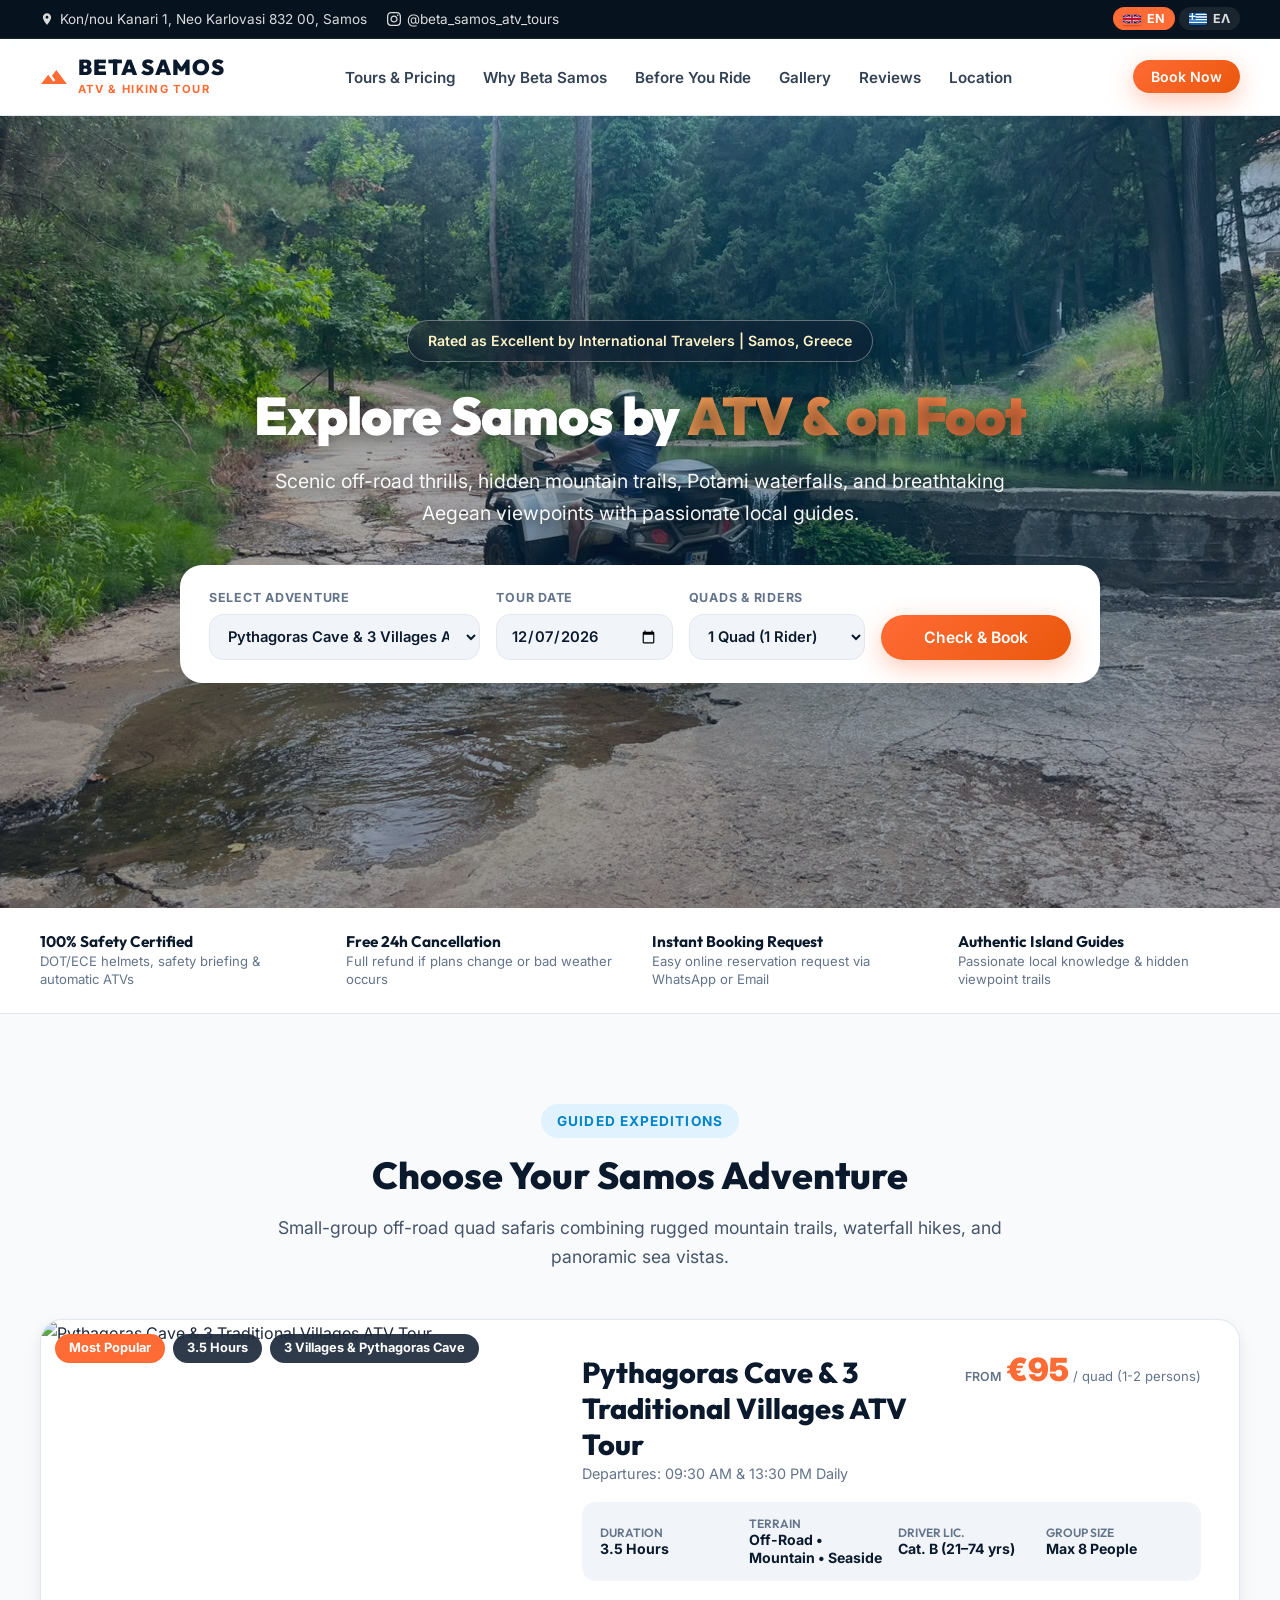
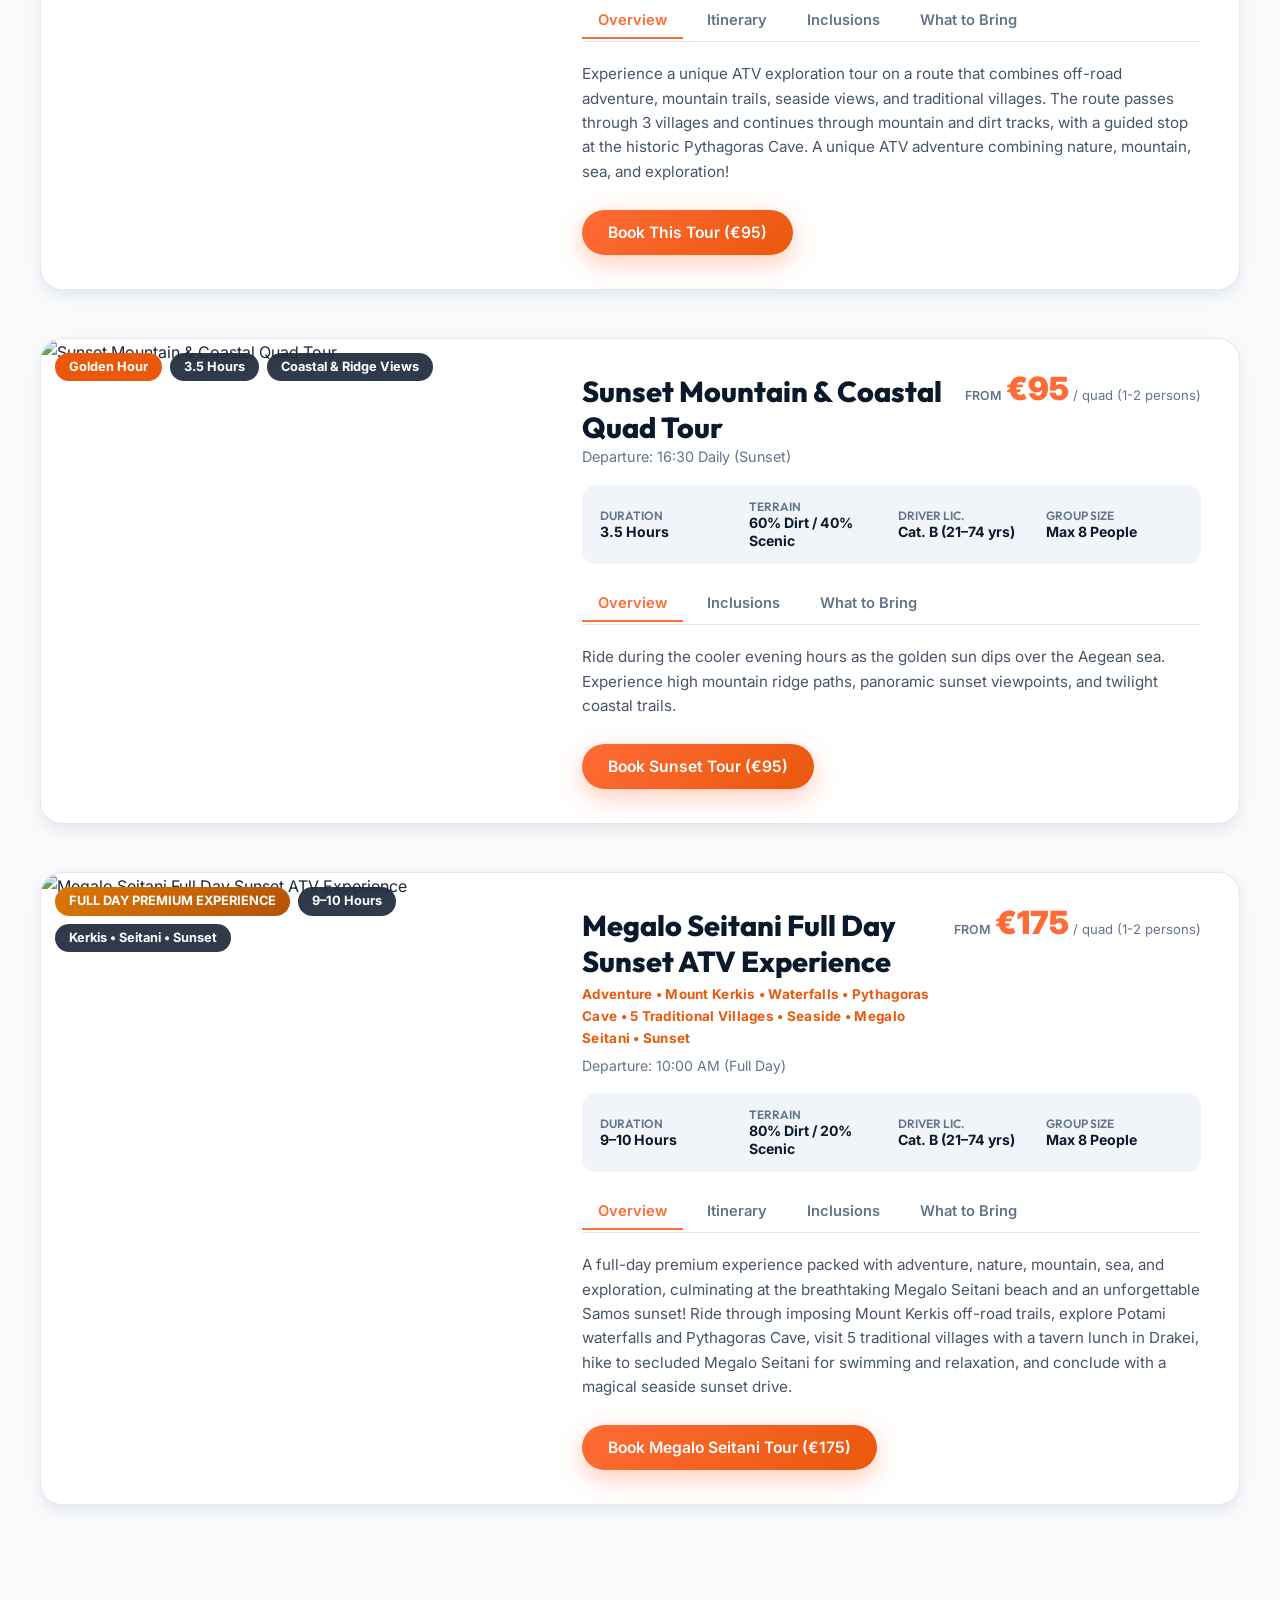
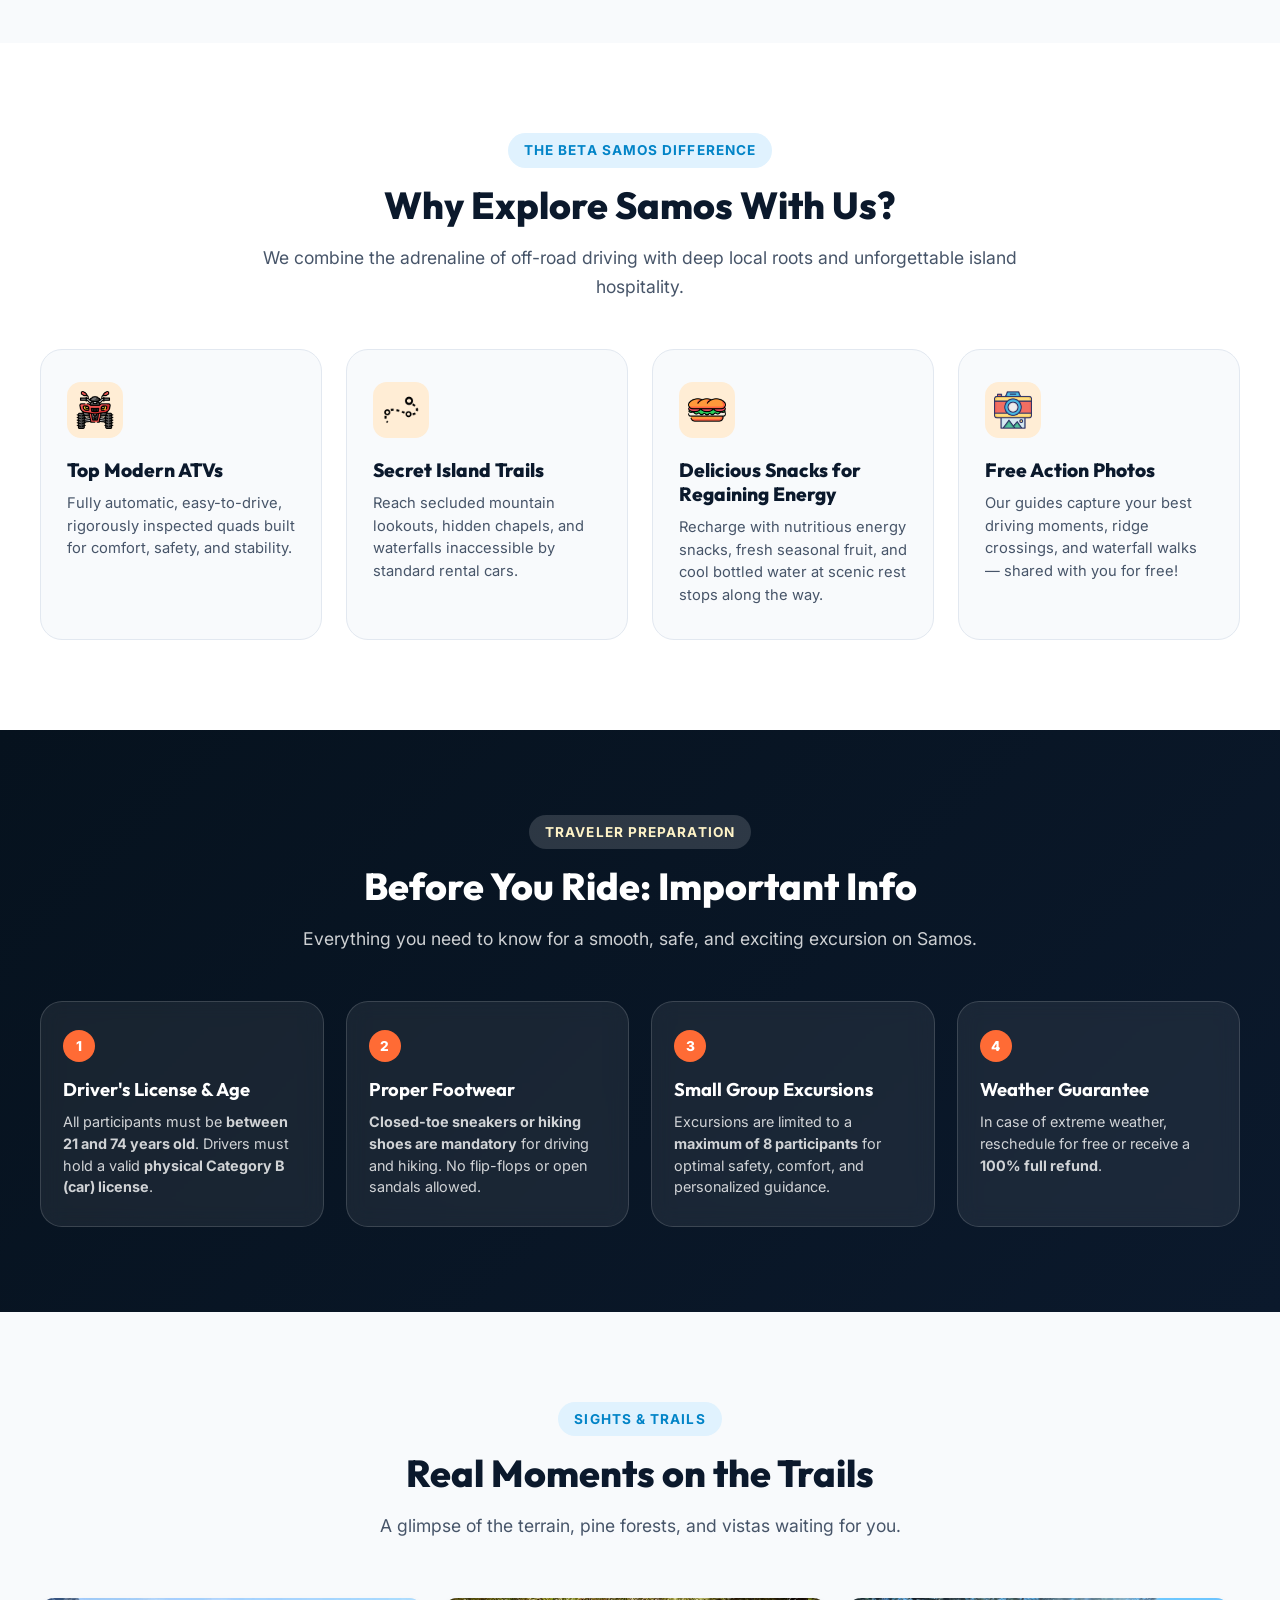
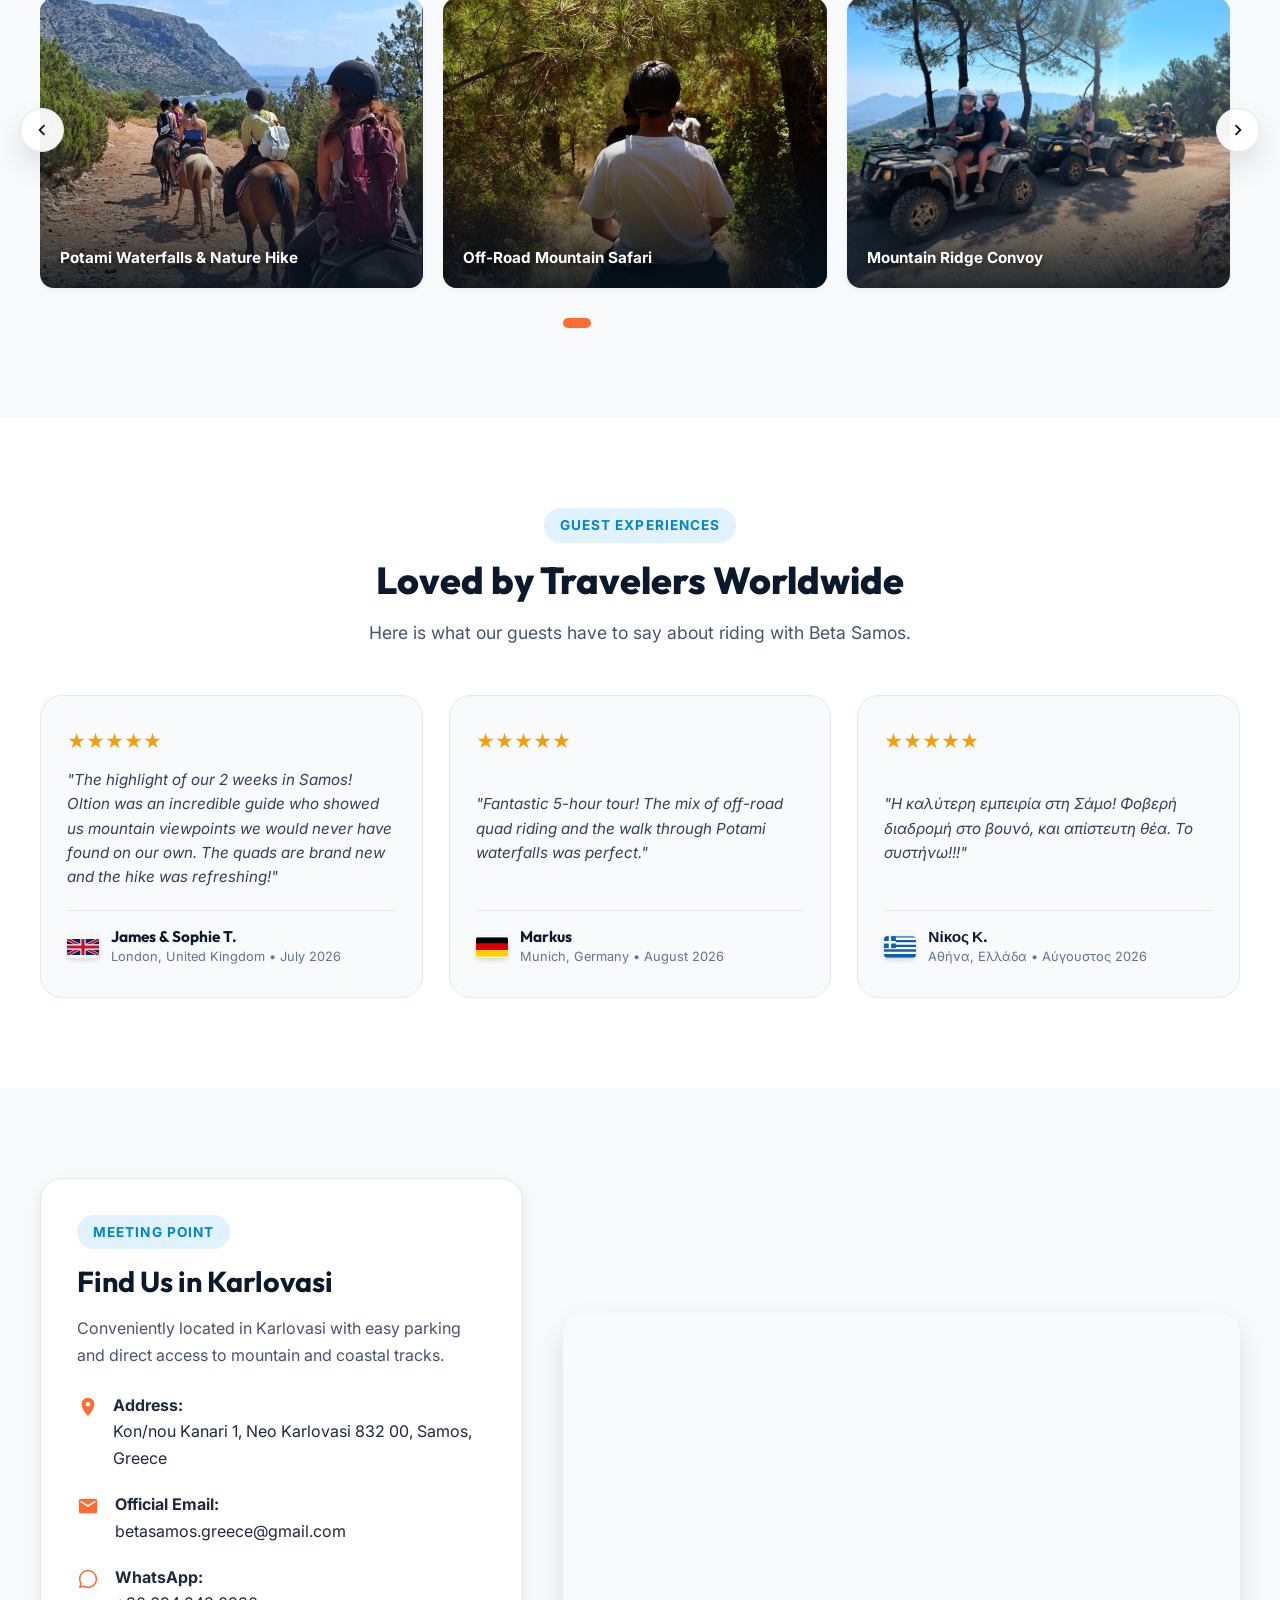
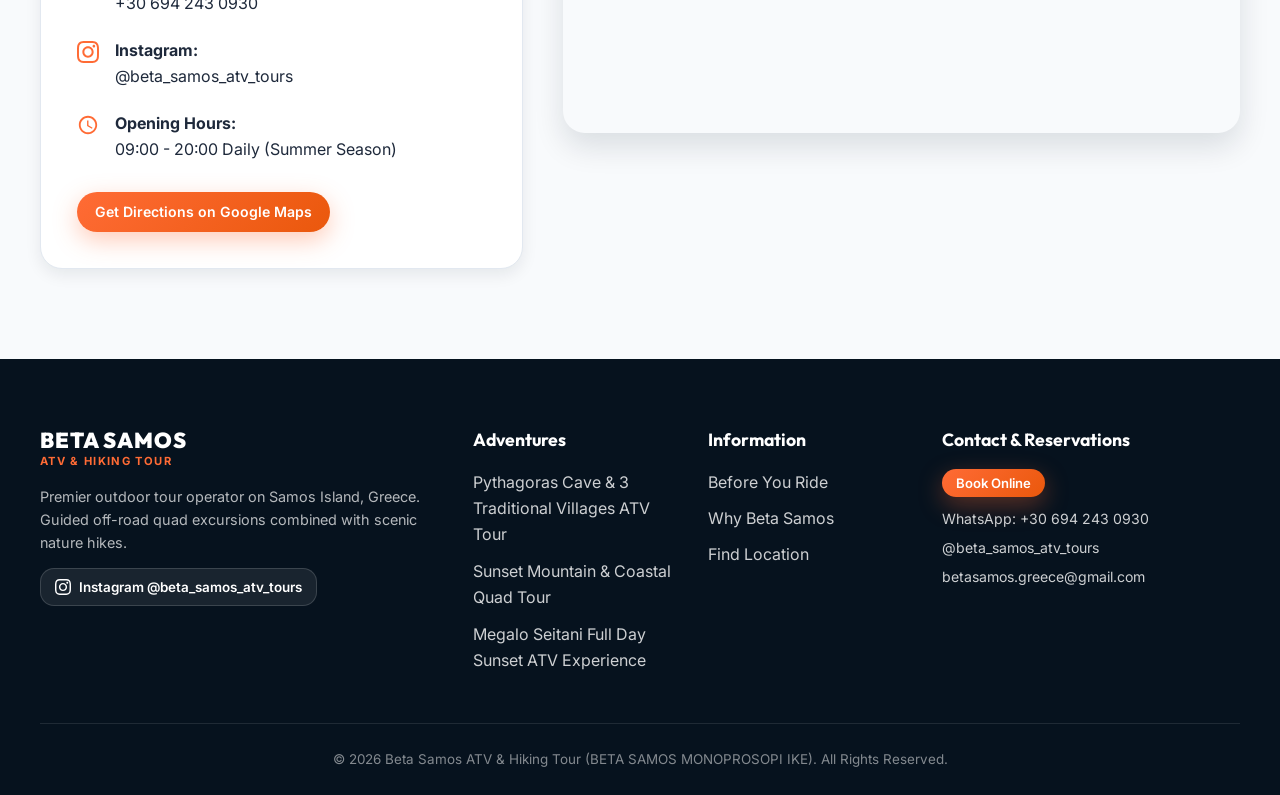
==== commit 3391a5dc: "refactor: update existing customer testimonials and initialize new project directory structure" ====
--- a/website/index.html
+++ b/website/index.html
@@ -866,7 +866,7 @@
         <div class="review-card">
           <div class="review-stars">★★★★★</div>
           <p class="review-text" data-i18n="r2_text">
-            "Fantastic 5-hour tour! The mix of off-road quad riding and the walk through Potami waterfalls was perfect. Great safety briefing and the local Greek snacks at the viewpoint were delicious."
+            "Fantastic 5-hour tour! The mix of off-road quad riding and the walk through Potami waterfalls was perfect."
           </p>
           <div class="reviewer-meta">
             <span class="flag-avatar">
@@ -877,7 +877,7 @@
               </svg>
             </span>
             <div class="reviewer-details">
-              <h5>Markus &amp; Elena W.</h5>
+              <h5>Markus</h5>
               <p>Munich, Germany • August 2026</p>
             </div>
           </div>
@@ -886,7 +886,7 @@
         <div class="review-card">
           <div class="review-stars">★★★★★</div>
           <p class="review-text" data-i18n="r3_text">
-            "Η καλύτερη εμπειρία στη Σάμο! Φοβερή διαδρομή στο βουνό, απόλυτη ασφάλεια και απίστευτη θέα. Το συστήνουμε ανεπιφύλακτα σε όποιον θέλει πραγματική περιπέτεια στο νησί!"
+            "Η καλύτερη εμπειρία στη Σάμο! Φοβερή διαδρομή στο βουνό, και απίστευτη θέα. Το συστήνω!!!"
           </p>
           <div class="reviewer-meta">
             <span class="flag-avatar">
@@ -898,7 +898,7 @@
               </svg>
             </span>
             <div class="reviewer-details">
-              <h5>Νίκος &amp; Μαρία Κ.</h5>
+              <h5>Νίκος Κ.</h5>
               <p>Αθήνα, Ελλάδα • Αύγουστος 2026</p>
             </div>
           </div>
@@ -1072,9 +1072,7 @@
             <label data-i18n="m_time_label">Time Slot</label>
             <select class="form-control" id="modalTime" name="Time Slot">
               <option value="09:30 AM" data-i18n="opt_time_morning">Morning (09:30 AM)</option>
-              <option value="10:00 AM" data-i18n="opt_time_fullday">Full Day (10:00 AM)</option>
               <option value="13:30 PM" data-i18n="opt_time_afternoon">Afternoon (13:30 PM)</option>
-              <option value="16:30 PM" data-i18n="opt_time_sunset">Sunset (16:30 - 20:00)</option>
             </select>
           </div>
         </div>
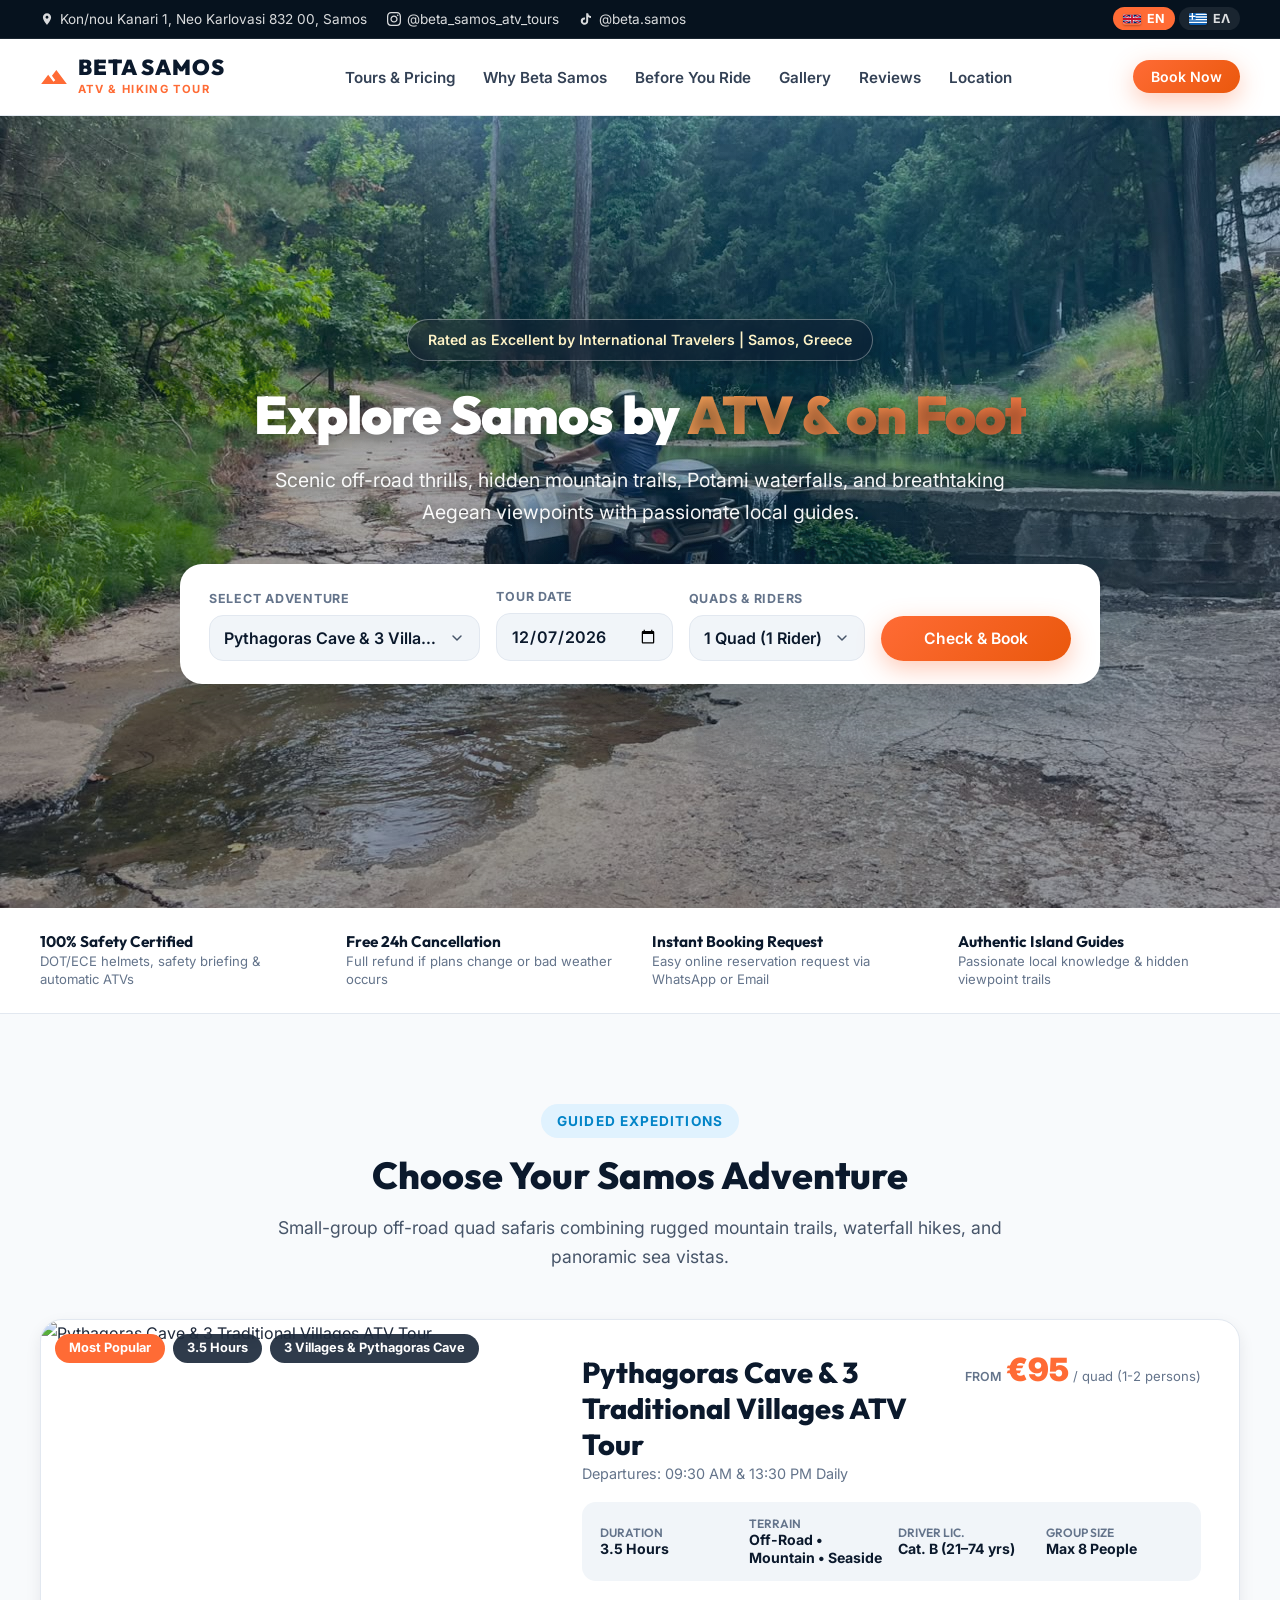
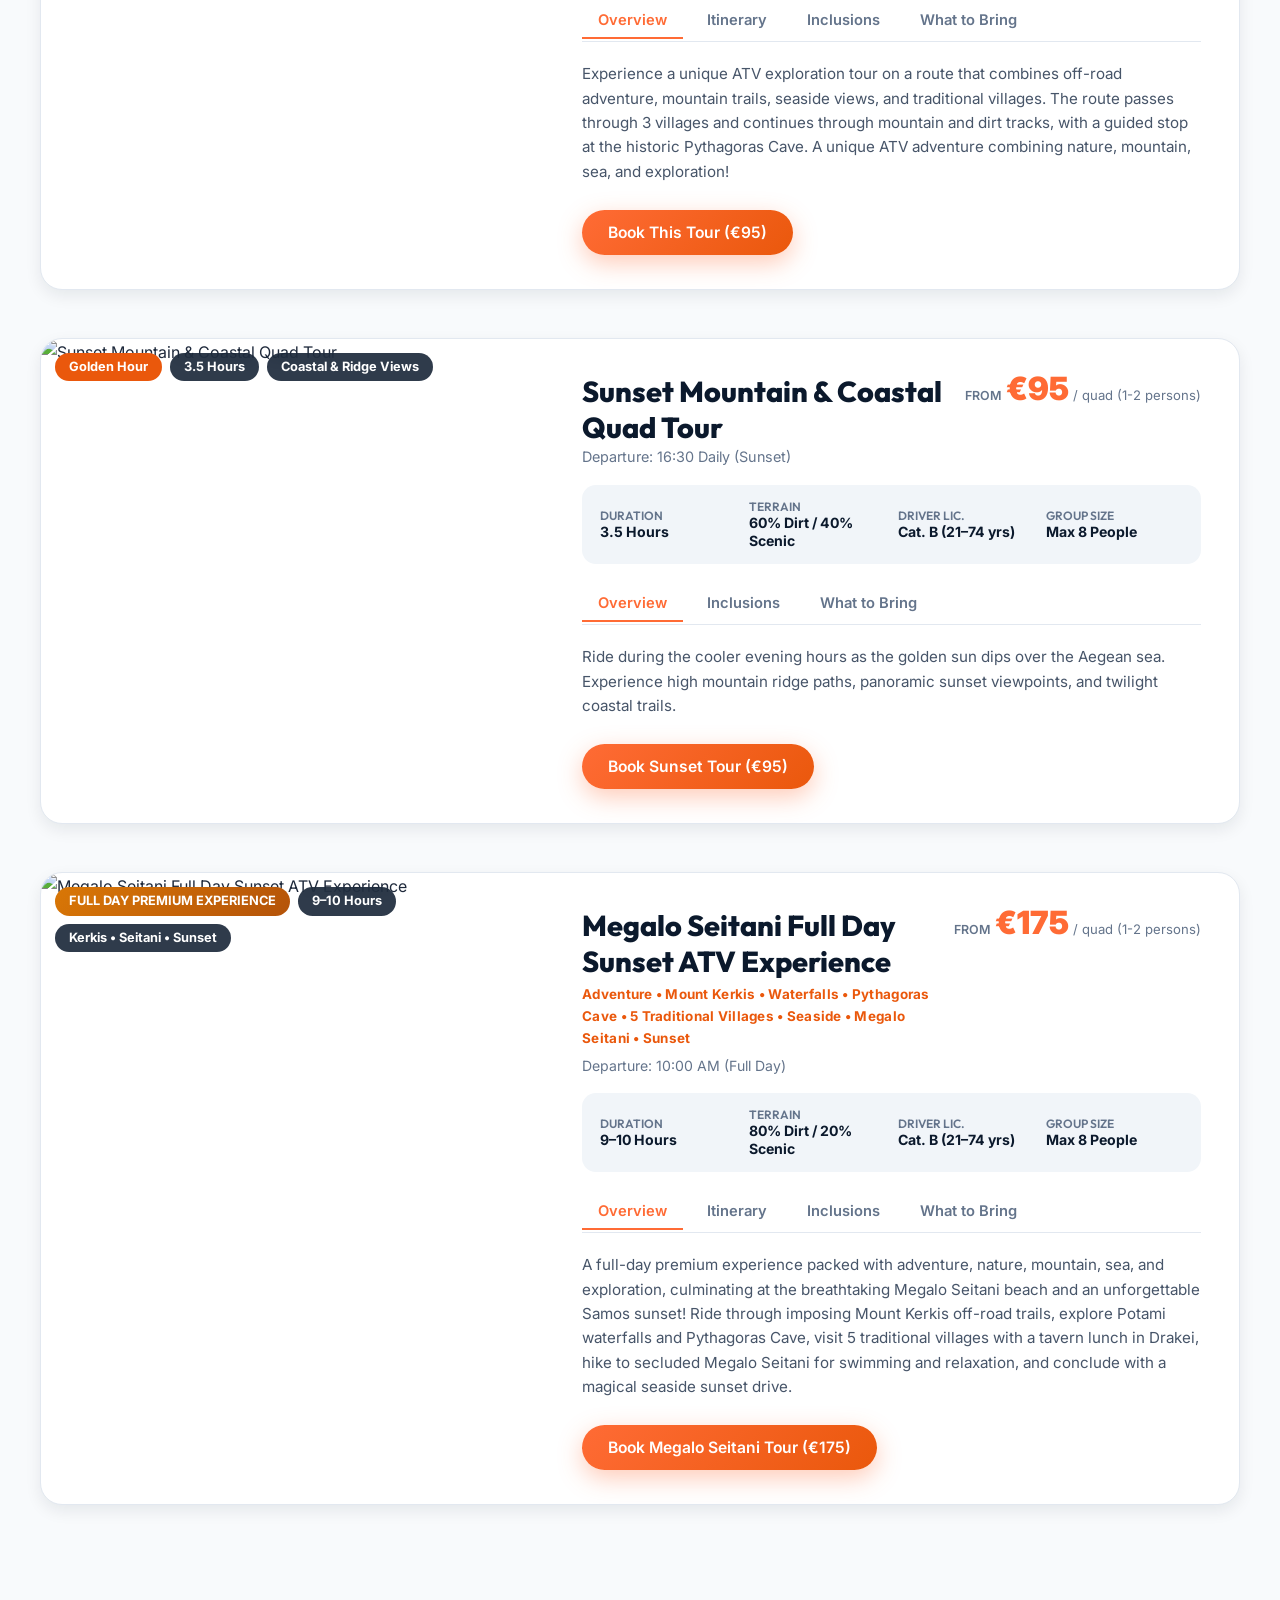
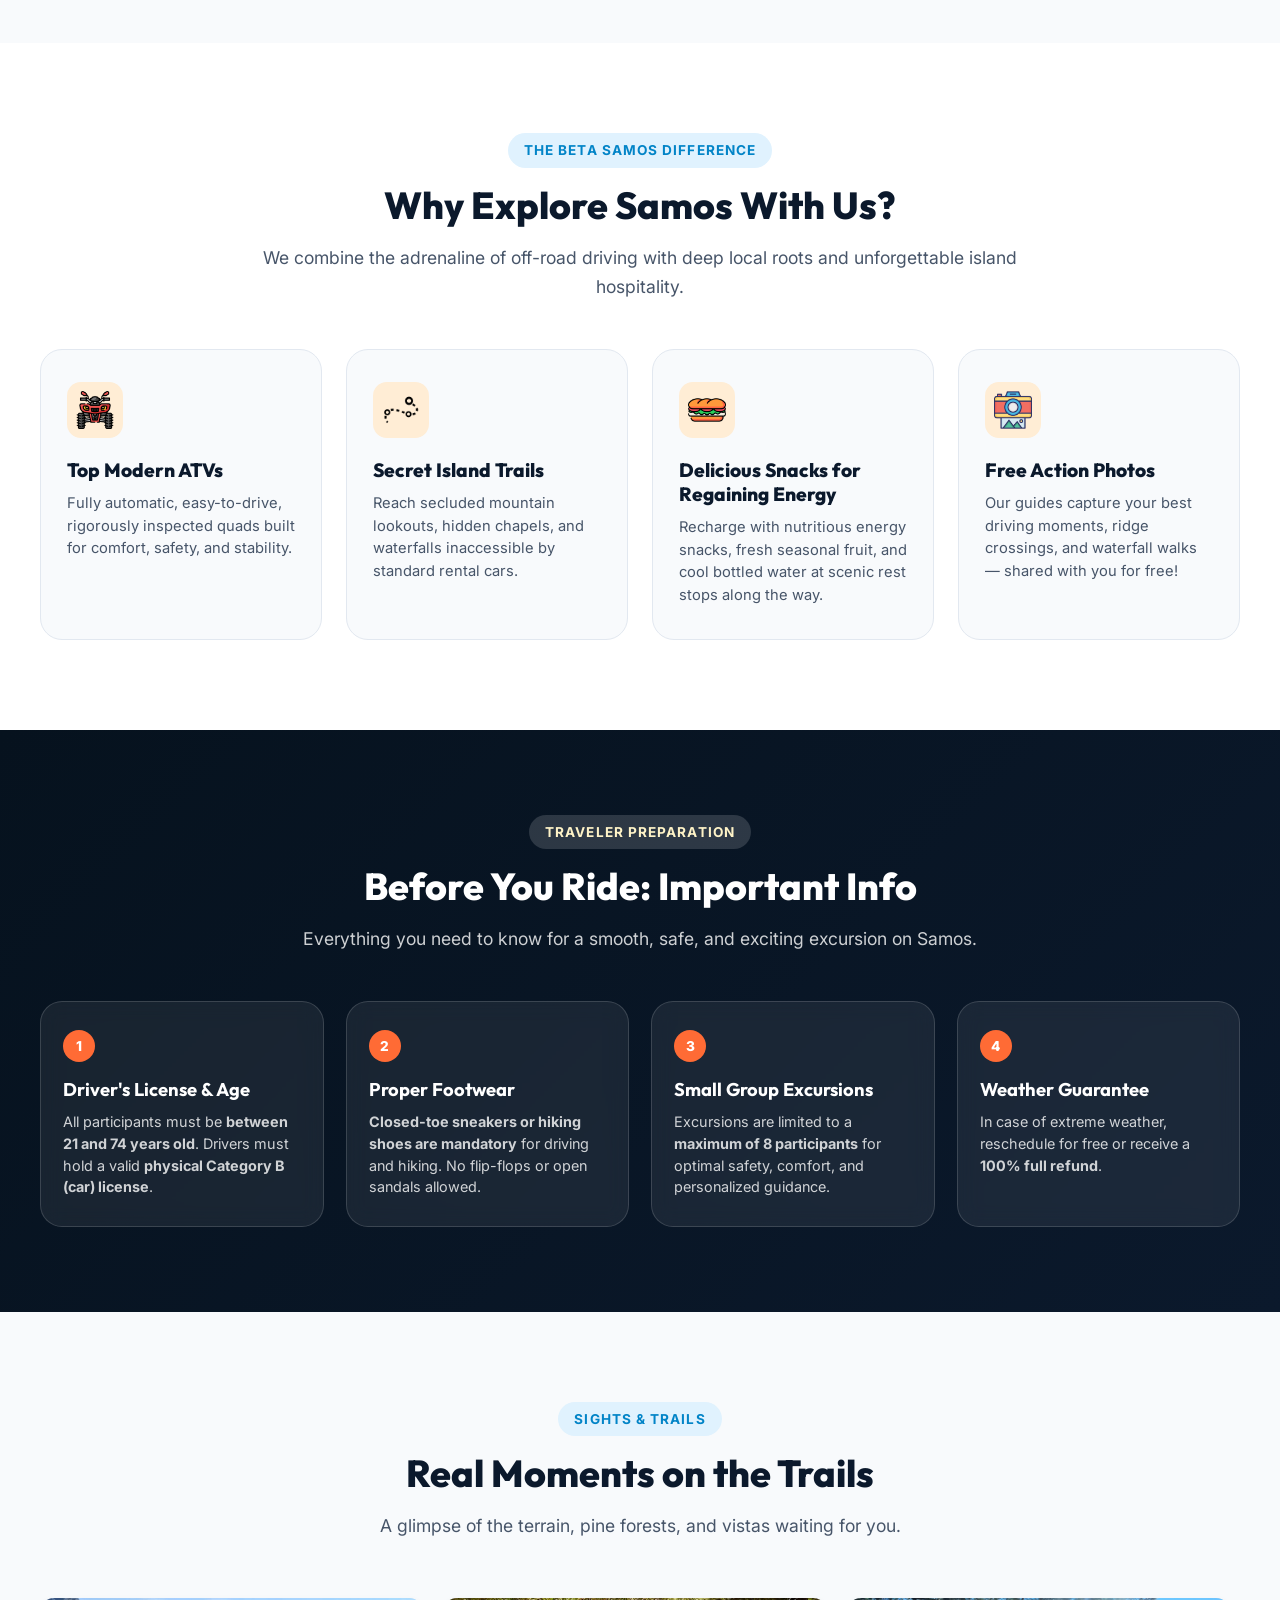
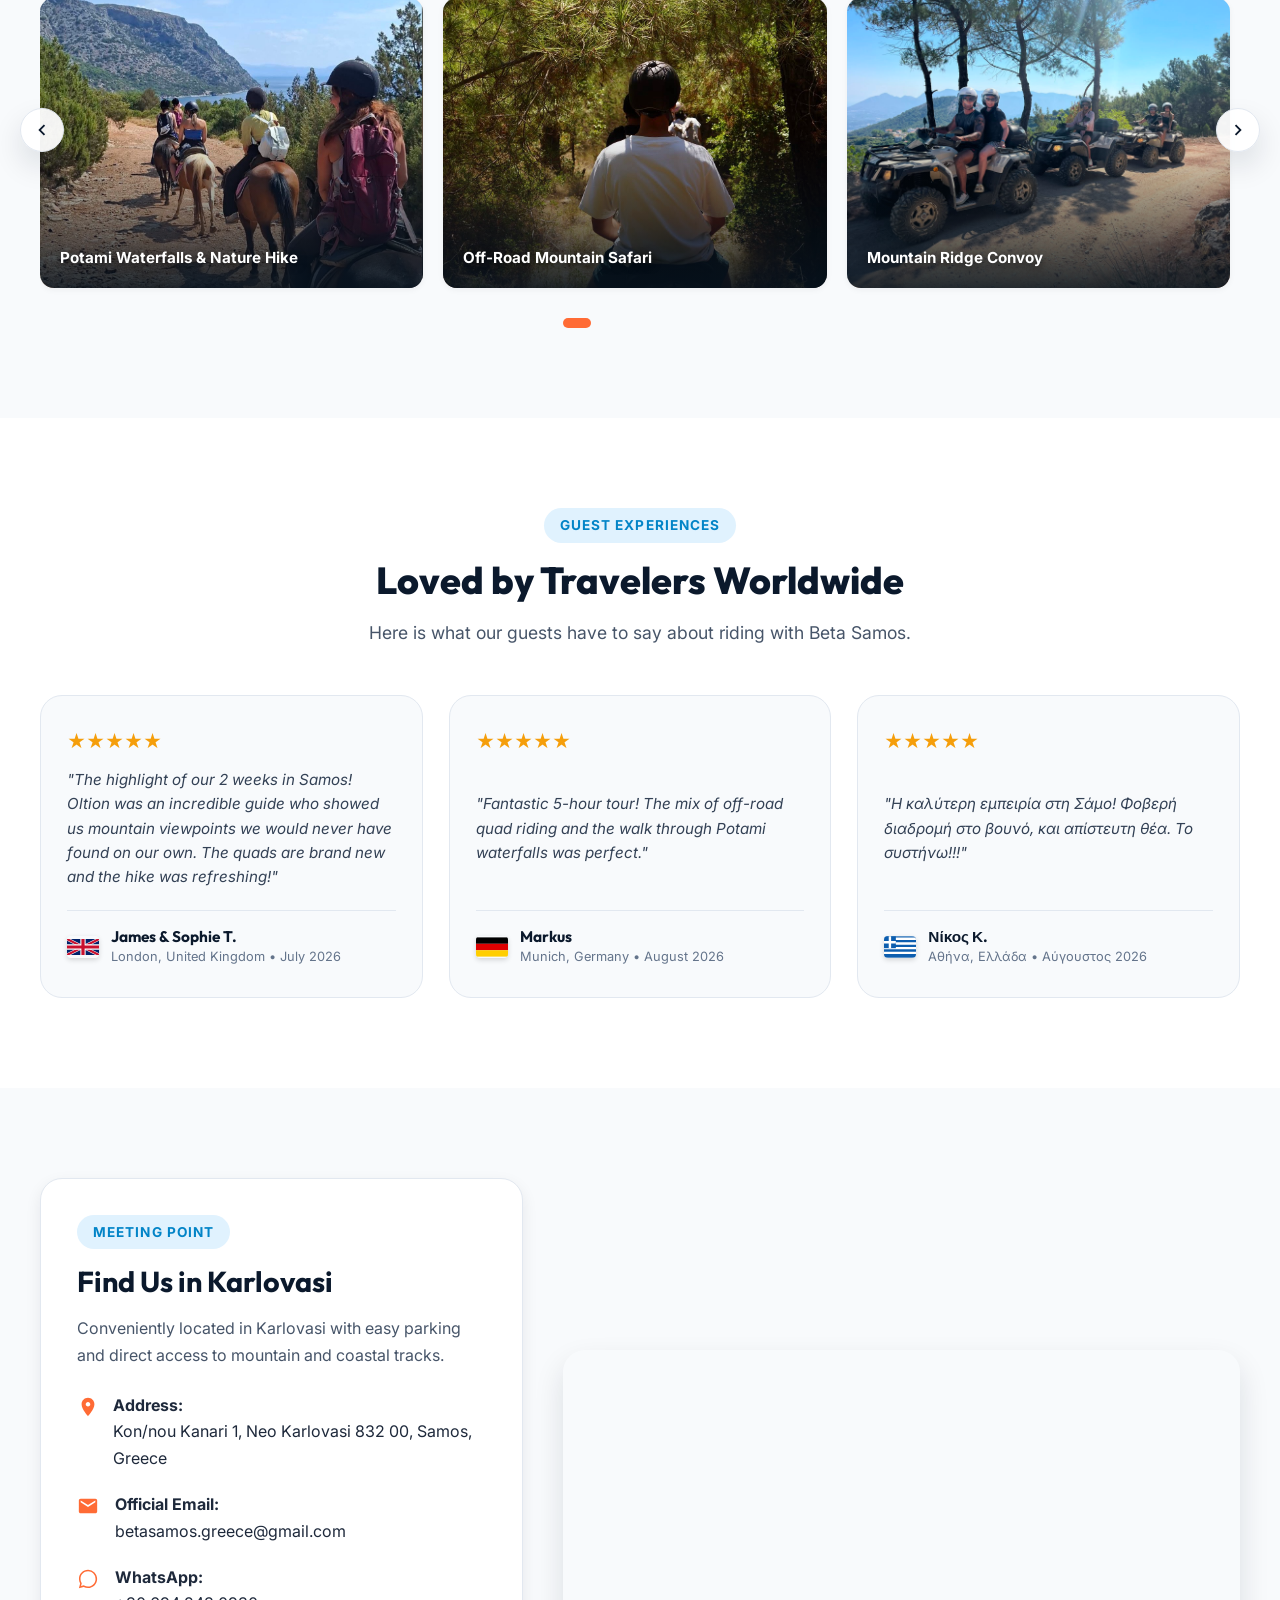
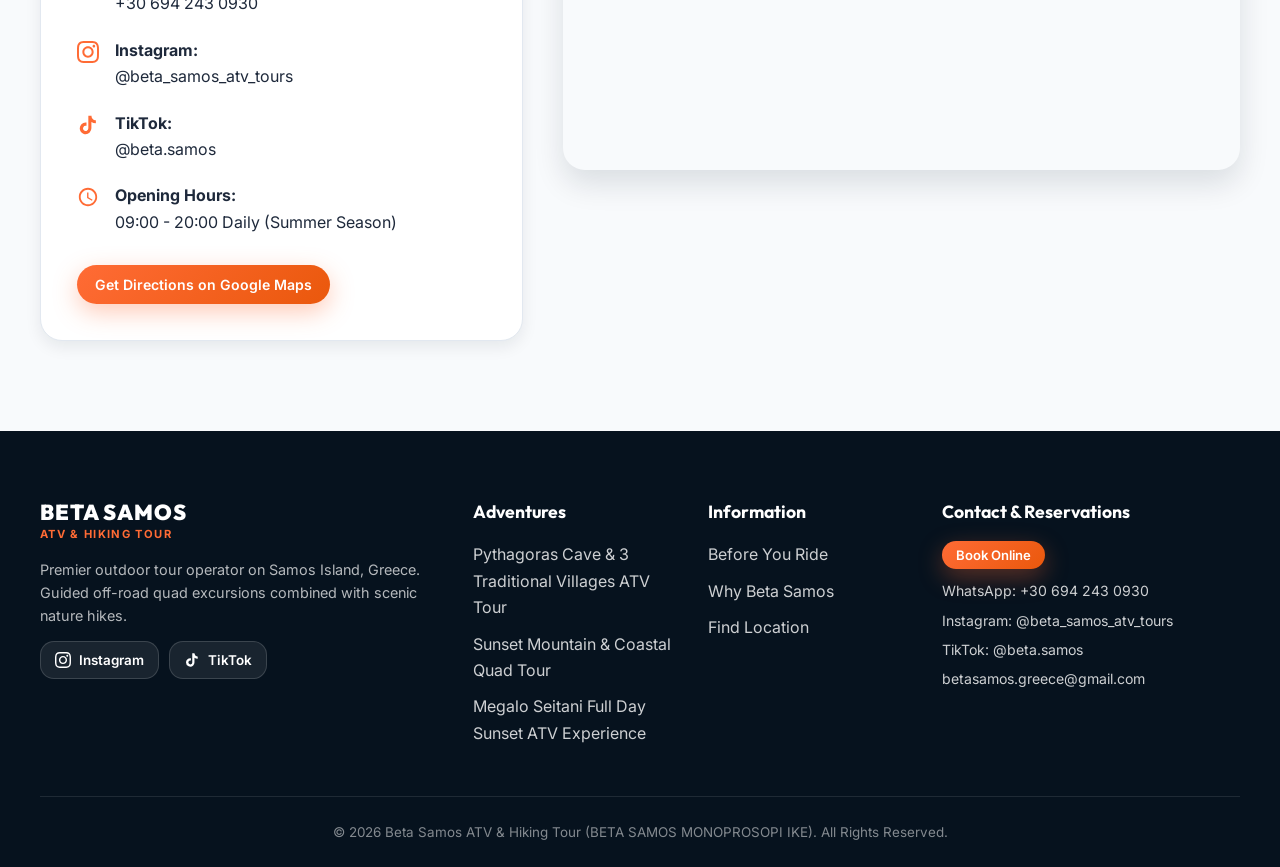
==== commit b1c25093: "feat: initialize website project with responsive structure, navigation, and booking interface" ====
--- a/website/index.html
+++ b/website/index.html
@@ -80,6 +80,10 @@
           <svg viewBox="0 0 24 24" width="14" height="14" fill="currentColor"><path d="M12 2.163c3.204 0 3.584.012 4.85.07 3.252.148 4.771 1.691 4.919 4.919.058 1.265.069 1.645.069 4.849 0 3.205-.012 3.584-.069 4.849-.149 3.225-1.664 4.771-4.919 4.919-1.266.058-1.644.07-4.85.07-3.204 0-3.584-.012-4.849-.07-3.26-.149-4.771-1.699-4.919-4.92-.058-1.265-.07-1.644-.07-4.849 0-3.204.013-3.583.07-4.849.149-3.227 1.664-4.771 4.919-4.919 1.266-.057 1.645-.069 4.849-.069zm0-2.163c-3.259 0-3.667.014-4.947.072-4.358.2-6.78 2.618-6.98 6.98-.059 1.281-.073 1.689-.073 4.948 0 3.259.014 3.668.072 4.948.2 4.358 2.618 6.78 6.98 6.98 1.281.058 1.689.072 4.948.072 3.259 0 3.668-.014 4.948-.072 4.354-.2 6.782-2.618 6.979-6.98.059-1.28.073-1.689.073-4.948 0-3.259-.014-3.667-.072-4.947-.196-4.354-2.617-6.78-6.979-6.98-1.281-.059-1.69-.073-4.949-.073zm0 5.838c-3.403 0-6.162 2.759-6.162 6.162s2.759 6.163 6.162 6.163 6.162-2.759 6.162-6.163c0-3.403-2.759-6.162-6.162-6.162zm0 10.162c-2.209 0-4-1.79-4-4 0-2.209 1.791-4 4-4s4 1.791 4 4c0 2.21-1.791 4-4 4zm6.406-11.845c-.796 0-1.441.645-1.441 1.44s.645 1.44 1.441 1.44c.795 0 1.439-.645 1.439-1.44s-.644-1.44-1.439-1.44z"/></svg>
           <span>@beta_samos_atv_tours</span>
         </a>
+        <a href="https://www.tiktok.com/@beta.samos?_r=1&_t=ZN-98xUVsds55C" target="_blank" rel="noopener" class="topbar-item" title="Follow us on TikTok">
+          <svg viewBox="0 0 24 24" width="14" height="14" fill="currentColor"><path d="M19.59 6.69a4.83 4.83 0 0 1-3.77-4.25V2h-3.45v13.67a2.89 2.89 0 0 1-5.2 1.74 2.89 2.89 0 0 1 2.31-4.64c.298-.002.595.042.88.13V9.4a6.33 6.33 0 0 0-1-.08A6.34 6.34 0 0 0 3 15.66a6.34 6.34 0 0 0 10.82 4.46 6.27 6.27 0 0 0 1.88-4.46V8.62a8.28 8.28 0 0 0 4.89 1.57V6.74c-.34-.01-.67-.03-1-.05z"/></svg>
+          <span>@beta.samos</span>
+        </a>
       </div>
       <div class="topbar-right">
         <div class="lang-switcher">
@@ -960,6 +964,16 @@
 
           <div class="location-item">
             <span class="location-icon">
+              <svg viewBox="0 0 24 24" width="22" height="22" fill="currentColor"><path d="M19.59 6.69a4.83 4.83 0 0 1-3.77-4.25V2h-3.45v13.67a2.89 2.89 0 0 1-5.2 1.74 2.89 2.89 0 0 1 2.31-4.64c.298-.002.595.042.88.13V9.4a6.33 6.33 0 0 0-1-.08A6.34 6.34 0 0 0 3 15.66a6.34 6.34 0 0 0 10.82 4.46 6.27 6.27 0 0 0 1.88-4.46V8.62a8.28 8.28 0 0 0 4.89 1.57V6.74c-.34-.01-.67-.03-1-.05z"/></svg>
+            </span>
+            <div>
+              <strong>TikTok:</strong>
+              <p><a href="https://www.tiktok.com/@beta.samos?_r=1&_t=ZN-98xUVsds55C" target="_blank" rel="noopener">@beta.samos</a></p>
+            </div>
+          </div>
+
+          <div class="location-item">
+            <span class="location-icon">
               <svg viewBox="0 0 24 24" width="22" height="22" fill="currentColor"><path d="M11.99 2C6.47 2 2 6.48 2 12s4.47 10 9.99 10C17.52 22 22 17.52 22 12S17.52 2 11.99 2zM12 20c-4.42 0-8-3.58-8-8s3.58-8 8-8 8 3.58 8 8-3.58 8-8 8zm.5-13H11v6l5.25 3.15.75-1.23-4.5-2.67z"/></svg>
             </span>
             <div>
@@ -999,9 +1013,13 @@
             Premier outdoor tour operator on Samos Island, Greece. Guided off-road quad excursions combined with scenic nature hikes.
           </p>
           <div class="footer-social-links">
-            <a href="https://www.instagram.com/beta_samos_atv_tours/" target="_blank" rel="noopener" class="footer-social-btn" title="Follow Beta Samos on Instagram">
+            <a href="https://www.instagram.com/beta_samos_atv_tours/" target="_blank" rel="noopener" class="footer-social-btn instagram" title="Follow Beta Samos on Instagram">
               <svg viewBox="0 0 24 24" width="16" height="16" fill="currentColor"><path d="M12 2.163c3.204 0 3.584.012 4.85.07 3.252.148 4.771 1.691 4.919 4.919.058 1.265.069 1.645.069 4.849 0 3.205-.012 3.584-.069 4.849-.149 3.225-1.664 4.771-4.919 4.919-1.266.058-1.644.07-4.85.07-3.204 0-3.584-.012-4.849-.07-3.26-.149-4.771-1.699-4.919-4.92-.058-1.265-.07-1.644-.07-4.849 0-3.204.013-3.583.07-4.849.149-3.227 1.664-4.771 4.919-4.919 1.266-.057 1.645-.069 4.849-.069zm0-2.163c-3.259 0-3.667.014-4.947.072-4.358.2-6.78 2.618-6.98 6.98-.059 1.281-.073 1.689-.073 4.948 0 3.259.014 3.668.072 4.948.2 4.358 2.618 6.78 6.98 6.98 1.281.058 1.689.072 4.948.072 3.259 0 3.668-.014 4.948-.072 4.354-.2 6.782-2.618 6.979-6.98.059-1.28.073-1.689.073-4.948 0-3.259-.014-3.667-.072-4.947-.196-4.354-2.617-6.78-6.979-6.98-1.281-.059-1.69-.073-4.949-.073zm0 5.838c-3.403 0-6.162 2.759-6.162 6.162s2.759 6.163 6.162 6.163 6.162-2.759 6.162-6.163c0-3.403-2.759-6.162-6.162-6.162zm0 10.162c-2.209 0-4-1.79-4-4 0-2.209 1.791-4 4-4s4 1.791 4 4c0 2.21-1.791 4-4 4zm6.406-11.845c-.796 0-1.441.645-1.441 1.44s.645 1.44 1.441 1.44c.795 0 1.439-.645 1.439-1.44s-.644-1.44-1.439-1.44z"/></svg>
-              <span>Instagram @beta_samos_atv_tours</span>
+              <span>Instagram</span>
+            </a>
+            <a href="https://www.tiktok.com/@beta.samos?_r=1&_t=ZN-98xUVsds55C" target="_blank" rel="noopener" class="footer-social-btn tiktok" title="Follow Beta Samos on TikTok">
+              <svg viewBox="0 0 24 24" width="16" height="16" fill="currentColor"><path d="M19.59 6.69a4.83 4.83 0 0 1-3.77-4.25V2h-3.45v13.67a2.89 2.89 0 0 1-5.2 1.74 2.89 2.89 0 0 1 2.31-4.64c.298-.002.595.042.88.13V9.4a6.33 6.33 0 0 0-1-.08A6.34 6.34 0 0 0 3 15.66a6.34 6.34 0 0 0 10.82 4.46 6.27 6.27 0 0 0 1.88-4.46V8.62a8.28 8.28 0 0 0 4.89 1.57V6.74c-.34-.01-.67-.03-1-.05z"/></svg>
+              <span>TikTok</span>
             </a>
           </div>
         </div>
@@ -1028,7 +1046,8 @@
           <h5 data-i18n="foot_contact">Contact &amp; Reservations</h5>
           <p style="font-size: 0.88rem; margin-bottom: 10px;"><button class="btn btn-primary btn-sm open-booking-modal" style="padding: 6px 14px; font-size: 0.82rem;" data-i18n="nav_book">Book Online</button></p>
           <p style="font-size: 0.88rem; margin-bottom: 6px;"><a href="https://wa.me/306942430930" target="_blank" rel="noopener">WhatsApp: +30 694 243 0930</a></p>
-          <p style="font-size: 0.88rem; margin-bottom: 6px;"><a href="https://www.instagram.com/beta_samos_atv_tours/" target="_blank" rel="noopener">@beta_samos_atv_tours</a></p>
+          <p style="font-size: 0.88rem; margin-bottom: 6px;"><a href="https://www.instagram.com/beta_samos_atv_tours/" target="_blank" rel="noopener">Instagram: @beta_samos_atv_tours</a></p>
+          <p style="font-size: 0.88rem; margin-bottom: 6px;"><a href="https://www.tiktok.com/@beta.samos?_r=1&_t=ZN-98xUVsds55C" target="_blank" rel="noopener">TikTok: @beta.samos</a></p>
           <p style="font-size: 0.88rem; margin-bottom: 6px;">betasamos.greece@gmail.com</p>
         </div>
       </div>
--- a/website/styles.css
+++ b/website/styles.css
@@ -177,6 +177,8 @@
   font-size: 0.98rem;
   transition: var(--transition);
   white-space: nowrap;
+  max-width: 100%;
+  box-sizing: border-box;
 }
 
 .btn-primary {
@@ -536,19 +538,25 @@
   text-align: left;
   color: var(--slate-800);
   border: 1px solid rgba(255, 255, 255, 0.8);
+  max-width: 100%;
+  box-sizing: border-box;
 }
 
 .quick-book-grid {
   display: grid;
-  grid-template-columns: 2fr 1.3fr 1.3fr 1.4fr;
+  grid-template-columns: minmax(0, 2fr) minmax(0, 1.3fr) minmax(0, 1.3fr) minmax(0, 1.4fr);
   gap: 16px;
   align-items: flex-end;
+  width: 100%;
+  max-width: 100%;
 }
 
 .qb-field {
   display: flex;
   flex-direction: column;
   gap: 6px;
+  min-width: 0;
+  max-width: 100%;
 }
 
 .qb-label {
@@ -560,26 +568,61 @@
   display: flex;
   align-items: center;
   gap: 6px;
+  white-space: nowrap;
+  overflow: hidden;
+  text-overflow: ellipsis;
 }
 
 .qb-input-wrap {
   position: relative;
+  min-width: 0;
+  max-width: 100%;
 }
 
 .qb-select, .qb-input {
   width: 100%;
+  max-width: 100%;
+  box-sizing: border-box;
+  -webkit-appearance: none;
+  -moz-appearance: none;
+  appearance: none;
   padding: 12px 14px;
   background: var(--slate-100);
   border: 1px solid var(--slate-200);
   border-radius: var(--radius-md);
-  font-size: 0.92rem;
+  font-size: 16px; /* 16px prevents iOS Safari viewport auto-zoom */
   font-weight: 600;
   color: var(--navy-900);
   transition: var(--transition);
+  text-overflow: ellipsis;
+  overflow: hidden;
+  white-space: nowrap;
+}
+
+.qb-select {
+  background-color: var(--slate-100);
+  background-image: url("data:image/svg+xml,%3Csvg xmlns='http://www.w3.org/2000/svg' width='16' height='16' viewBox='0 0 24 24' fill='none' stroke='%23475569' stroke-width='2.2' stroke-linecap='round' stroke-linejoin='round'%3E%3Cpath d='m6 9 6 6 6-6'/%3E%3C/svg%3E");
+  background-repeat: no-repeat;
+  background-position: right 14px center;
+  background-size: 16px 16px;
+  padding-right: 38px;
+}
+
+.qb-input[type="date"] {
+  display: block;
+  min-height: 48px;
+  -webkit-appearance: none;
+  -moz-appearance: none;
+  appearance: none;
+}
+
+.qb-input[type="date"]::-webkit-date-and-time-value {
+  text-align: left;
+  min-height: 1.2em;
 }
 
 .qb-select:focus, .qb-input:focus {
-  background: var(--white);
+  background-color: var(--white);
   border-color: var(--sky-500);
   box-shadow: 0 0 0 3px var(--sky-100);
 }
@@ -1396,9 +1439,25 @@
 }
 
 .footer-social-btn:hover {
+  background: rgba(255, 255, 255, 0.16);
+  border-color: rgba(255, 255, 255, 0.3);
+  color: #fff;
+  transform: translateY(-2px);
+}
+
+.footer-social-btn.instagram:hover {
   background: linear-gradient(135deg, #f09433, #e6683c 25%, #dc2743 50%, #cc2366 75%, #bc1888 100%);
   border-color: transparent;
   color: #fff;
+  box-shadow: 0 4px 12px rgba(220, 39, 67, 0.35);
+  transform: translateY(-2px);
+}
+
+.footer-social-btn.tiktok:hover {
+  background: #000;
+  border-color: #25f4ee;
+  color: #fff;
+  box-shadow: 0 0 12px rgba(37, 244, 238, 0.4), 0 0 12px rgba(254, 44, 85, 0.4);
   transform: translateY(-2px);
 }
 
@@ -1497,6 +1556,8 @@
   display: flex;
   flex-direction: column;
   gap: 6px;
+  min-width: 0;
+  max-width: 100%;
 }
 
 .form-group label {
@@ -1506,10 +1567,40 @@
 }
 
 .form-control {
+  width: 100%;
+  max-width: 100%;
+  box-sizing: border-box;
+  -webkit-appearance: none;
+  -moz-appearance: none;
+  appearance: none;
   padding: 12px 14px;
   border: 1px solid var(--slate-300);
   border-radius: var(--radius-md);
-  font-size: 0.95rem;
+  font-size: 16px; /* 16px prevents iOS Safari viewport auto-zoom */
+  color: var(--navy-900);
+  background-color: var(--white);
+  text-overflow: ellipsis;
+}
+
+select.form-control {
+  background-image: url("data:image/svg+xml,%3Csvg xmlns='http://www.w3.org/2000/svg' width='16' height='16' viewBox='0 0 24 24' fill='none' stroke='%23475569' stroke-width='2.2' stroke-linecap='round' stroke-linejoin='round'%3E%3Cpath d='m6 9 6 6 6-6'/%3E%3C/svg%3E");
+  background-repeat: no-repeat;
+  background-position: right 14px center;
+  background-size: 16px 16px;
+  padding-right: 38px;
+}
+
+input[type="date"].form-control {
+  display: block;
+  min-height: 48px;
+  -webkit-appearance: none;
+  -moz-appearance: none;
+  appearance: none;
+}
+
+input[type="date"].form-control::-webkit-date-and-time-value {
+  text-align: left;
+  min-height: 1.2em;
 }
 
 .form-control:focus {
@@ -1519,8 +1610,10 @@
 
 .form-row {
   display: grid;
-  grid-template-columns: 1fr 1fr;
+  grid-template-columns: minmax(0, 1fr) minmax(0, 1fr);
   gap: 14px;
+  min-width: 0;
+  max-width: 100%;
 }
 
 .price-summary-box {
@@ -1544,7 +1637,7 @@
 /* Tablet & Smaller Desktops (<= 1024px) */
 @media (max-width: 1024px) {
   .quick-book-grid {
-    grid-template-columns: 1fr 1fr;
+    grid-template-columns: minmax(0, 1fr) minmax(0, 1fr);
   }
   .tour-grid {
     grid-template-columns: 1fr;
@@ -1657,7 +1750,7 @@
   }
 
   .quick-book-grid {
-    grid-template-columns: 1fr;
+    grid-template-columns: minmax(0, 1fr);
     gap: 12px;
   }
 
@@ -1899,7 +1992,7 @@
   }
 
   .form-row {
-    grid-template-columns: 1fr;
+    grid-template-columns: minmax(0, 1fr);
     gap: 12px;
   }
 
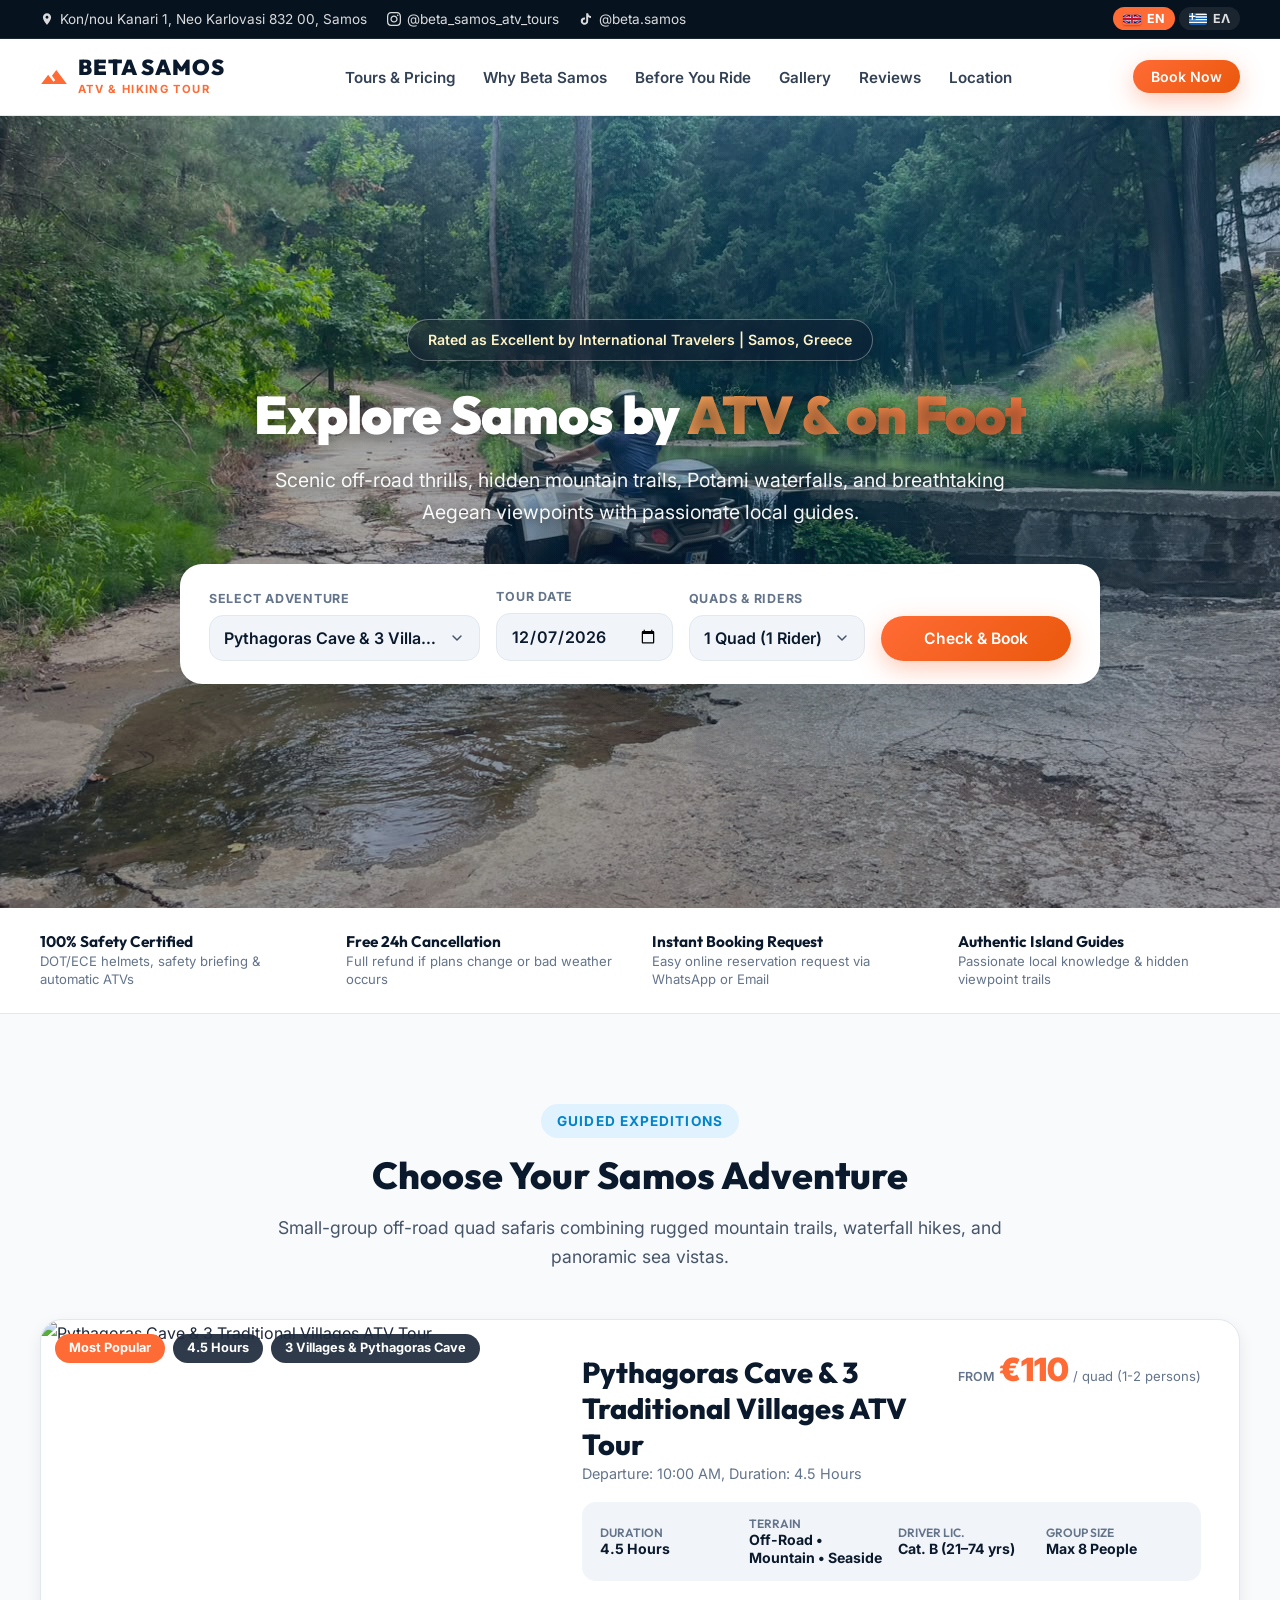
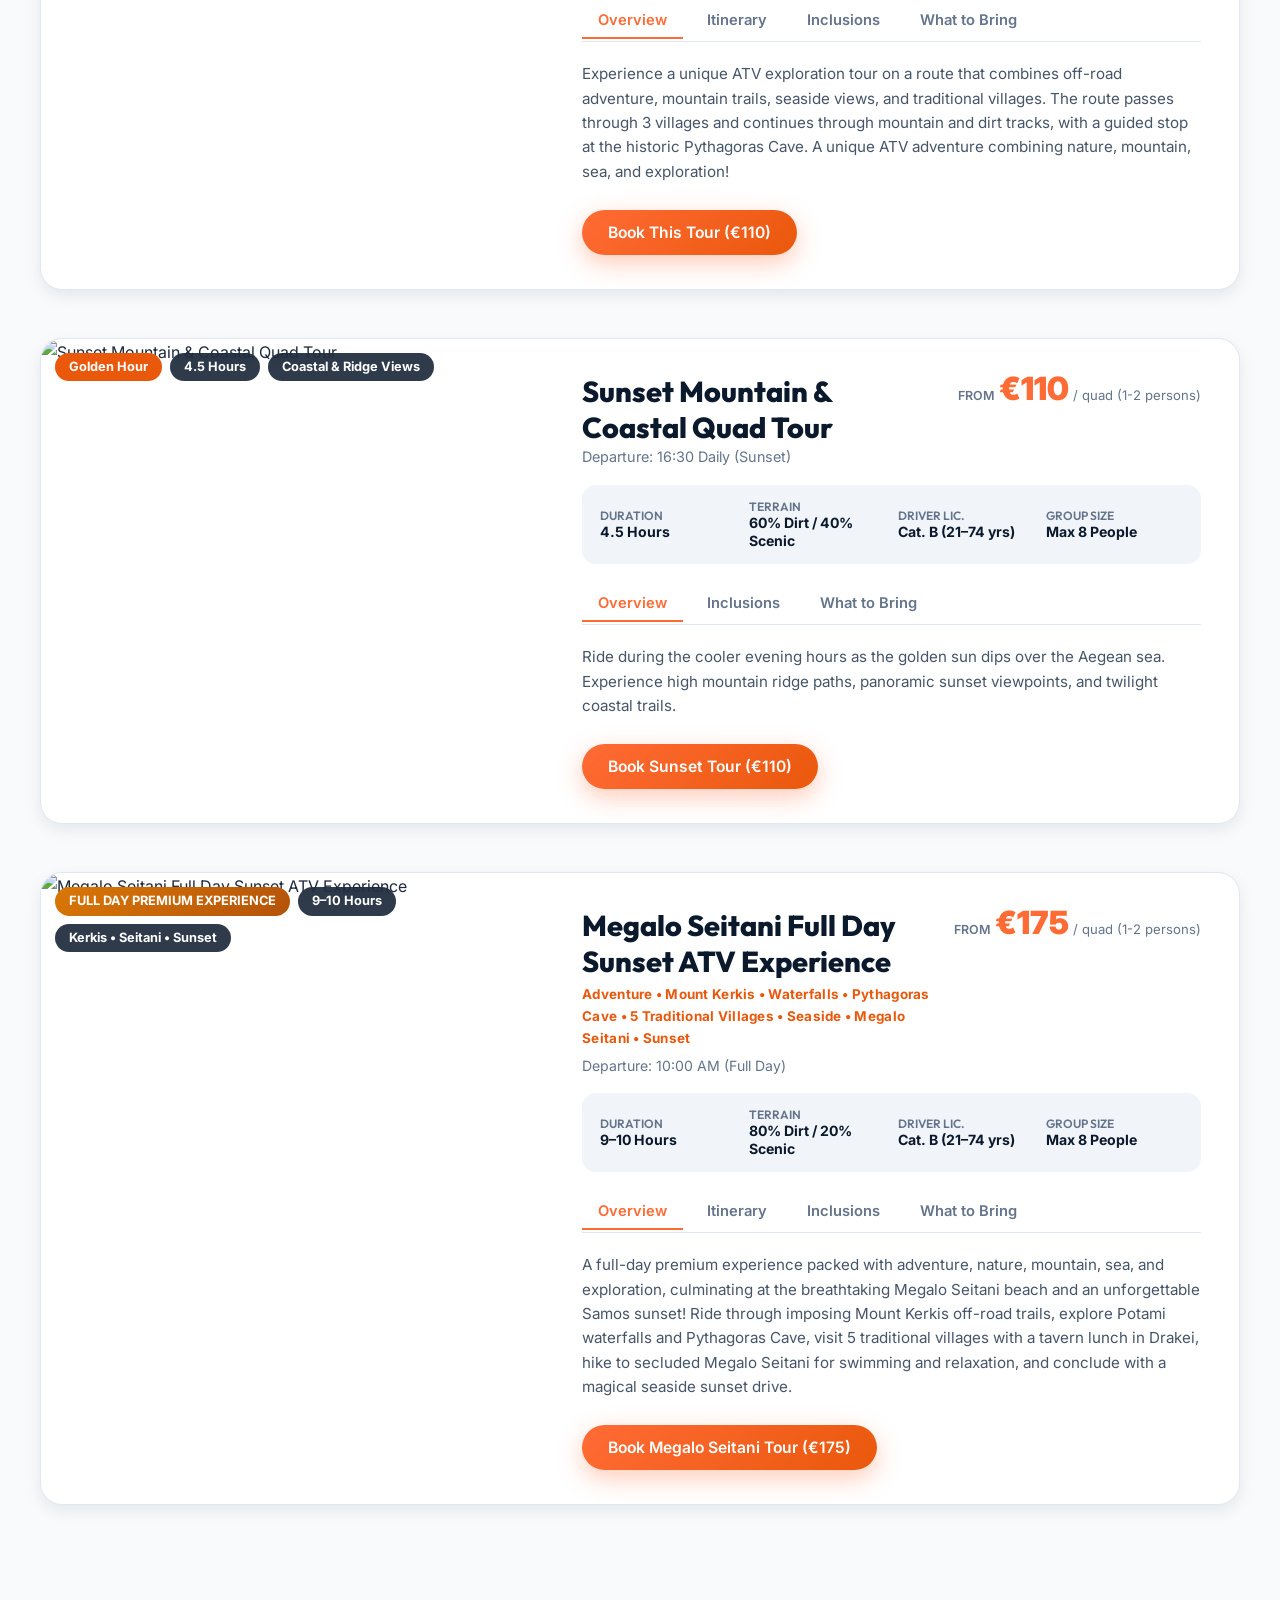
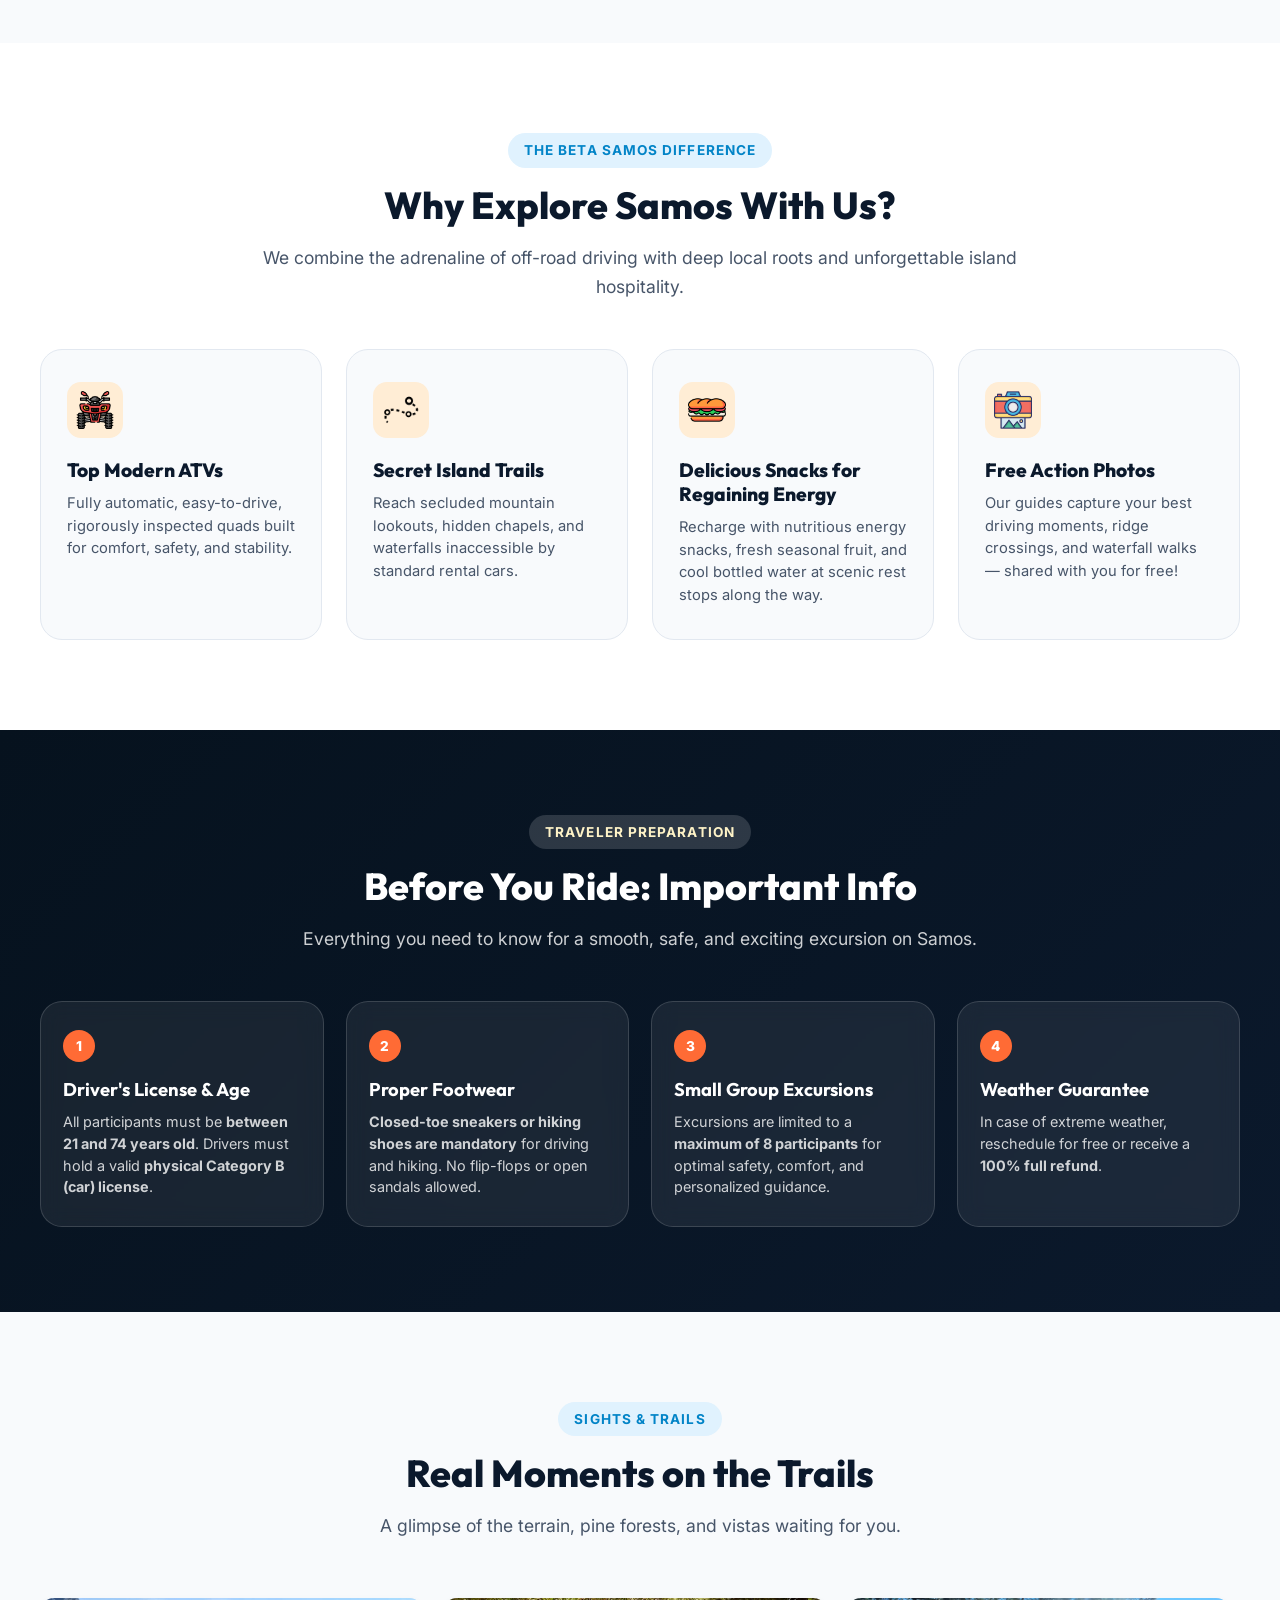
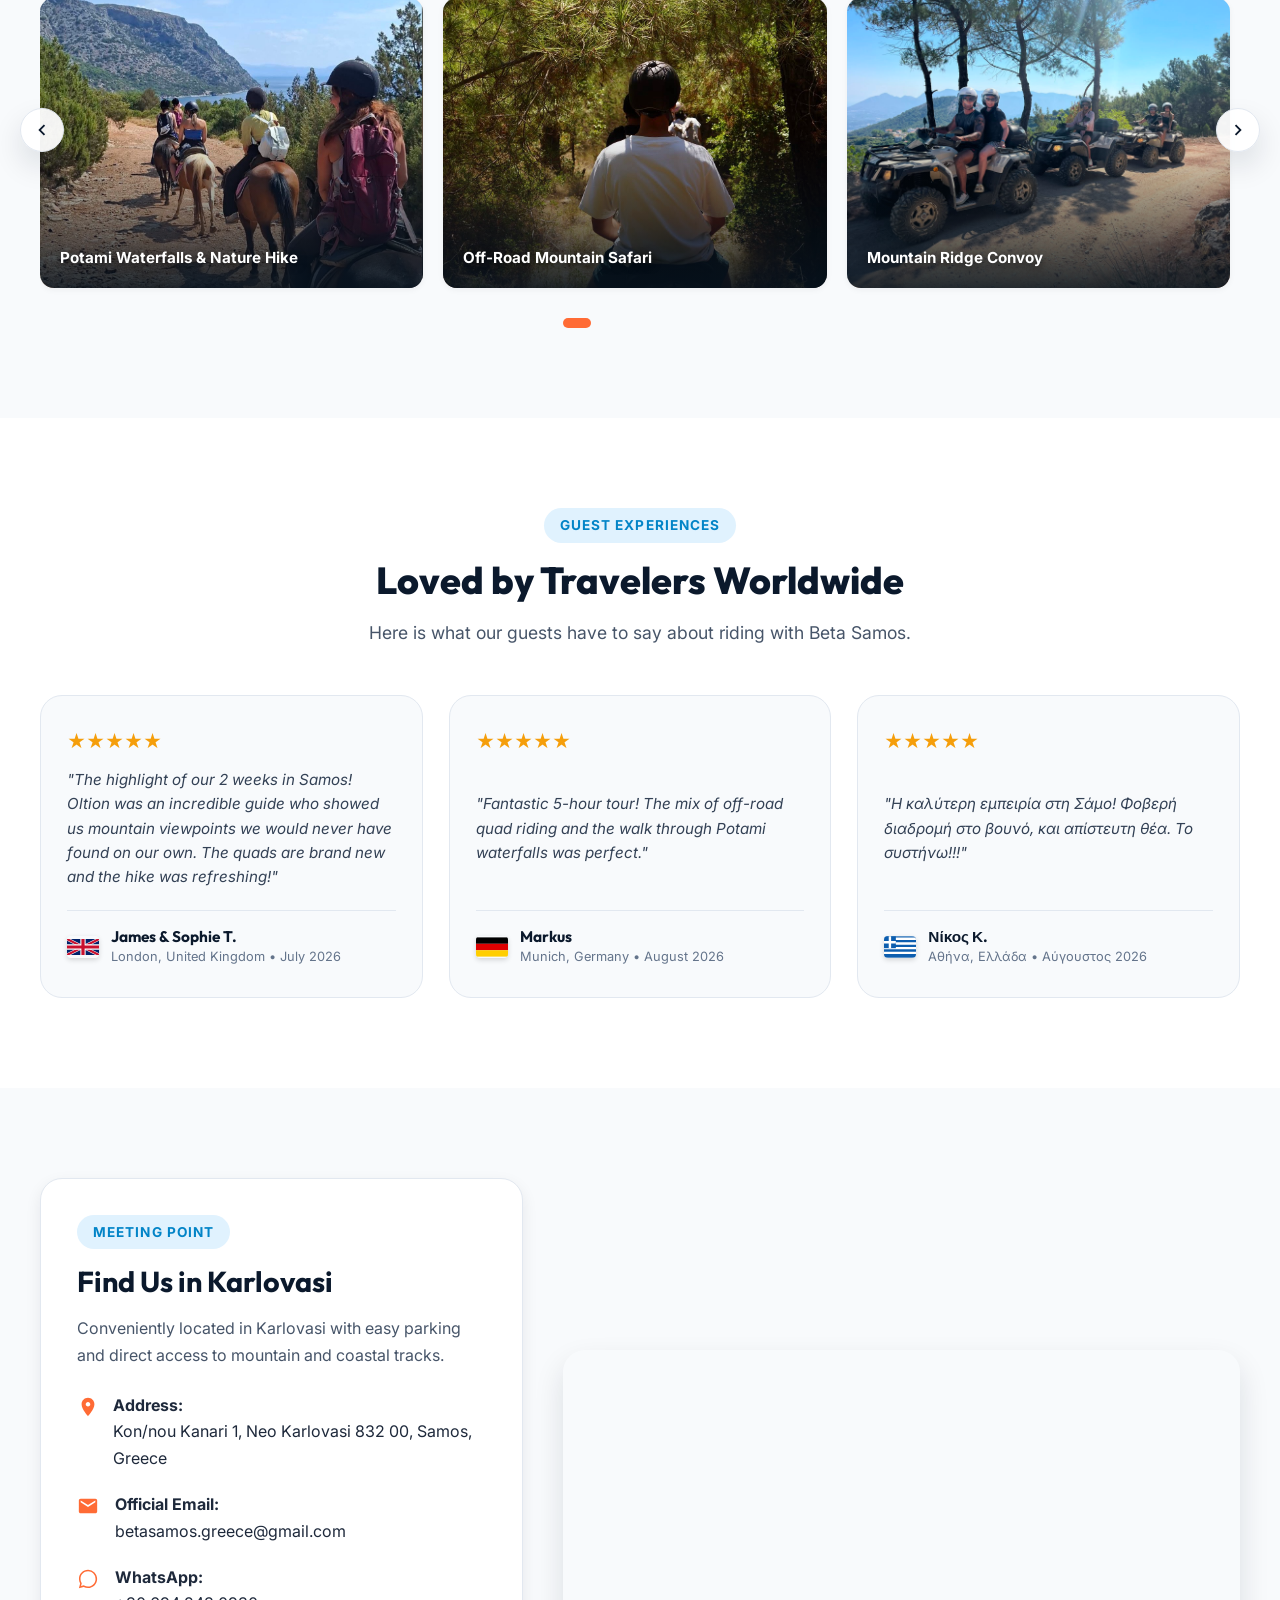
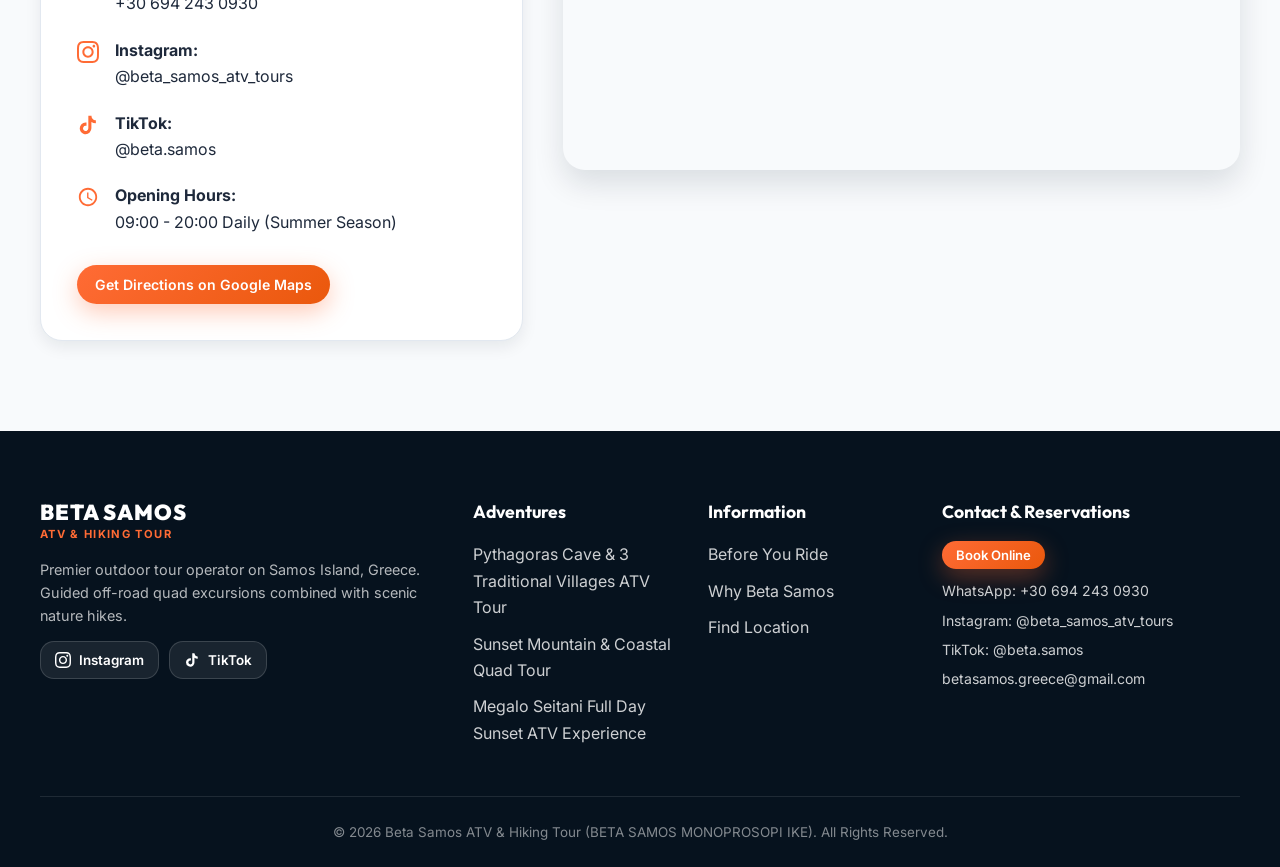
==== commit 929f708b: "feat(tours): update Pythagoras Cave and Sunset tour durations to 4.5h and new pricing model" ====
--- a/website/index.html
+++ b/website/index.html
@@ -164,8 +164,8 @@
           <div class="qb-field">
             <label class="qb-label"><span data-i18n="qb_tour_label">Select Adventure</span></label>
             <select class="qb-select" id="qbTour">
-              <option value="flagship">Pythagoras Cave &amp; 3 Villages ATV Tour (€95)</option>
-              <option value="sunset">Sunset Mountain &amp; Coastal Quad Tour (€95)</option>
+              <option value="flagship">Pythagoras Cave &amp; 3 Villages ATV Tour (From €110)</option>
+              <option value="sunset">Sunset Mountain &amp; Coastal Quad Tour (From €110)</option>
               <option value="seitani">Megalo Seitani Full Day Sunset ATV Experience (€175)</option>
             </select>
           </div>
@@ -235,14 +235,14 @@
         </p>
       </div>
 
-      <!-- Tour 1: Flagship 3.5h Pythagoras Cave Tour -->
+      <!-- Tour 1: Flagship 4.5h Pythagoras Cave Tour -->
       <div class="tour-card" id="flagship-tour">
         <div class="tour-grid">
           <div class="tour-media">
             <img src="assets/images/IMG_3026.jpeg" alt="Pythagoras Cave &amp; 3 Traditional Villages ATV Tour" class="tour-img">
             <div class="tour-badge-top">
               <span class="pill-badge featured" data-i18n="badge_bestseller">Most Popular</span>
-              <span class="pill-badge">3.5 Hours</span>
+              <span class="pill-badge">4.5 Hours</span>
               <span class="pill-badge">3 Villages &amp; Pythagoras Cave</span>
             </div>
           </div>
@@ -251,11 +251,11 @@
             <div class="tour-header-row">
               <div>
                 <h3 class="tour-title" data-i18n="t1_title">Pythagoras Cave &amp; 3 Traditional Villages ATV Tour</h3>
-                <p style="color: var(--slate-500); font-size: 0.9rem;" data-i18n="t1_dep">Departures: 09:30 AM &amp; 13:30 PM Daily</p>
+                <p style="color: var(--slate-500); font-size: 0.9rem;" data-i18n="t1_dep">Departure: 10:00 AM, Duration: 4.5 Hours</p>
               </div>
               <div class="tour-pricing-box">
                 <span class="price-from" data-i18n="price_from">From</span>
-                <span class="price-val">€95</span>
+                <span class="price-val">€110</span>
                 <span class="price-sub" data-i18n="price_per_driver">/ quad (1-2 persons)</span>
               </div>
             </div>
@@ -265,7 +265,7 @@
               <div class="spec-item">
                 <div class="spec-data">
                   <h5 data-i18n="spec_dur">Duration</h5>
-                  <p>3.5 Hours</p>
+                  <p>4.5 Hours</p>
                 </div>
               </div>
               <div class="spec-item">
@@ -375,7 +375,7 @@
             </div>
 
             <div class="tour-footer-actions">
-              <button class="btn btn-primary open-booking-modal" data-tour="flagship" data-i18n="btn_book_t1">Book This Tour (€95)</button>
+              <button class="btn btn-primary open-booking-modal" data-tour="flagship" data-i18n="btn_book_t1">Book This Tour (€110)</button>
             </div>
           </div>
         </div>
@@ -385,10 +385,10 @@
       <div class="tour-card" id="sunset-tour">
         <div class="tour-grid">
           <div class="tour-media">
-            <img src="assets/images/IMG_2938.jpeg" alt="Sunset Mountain & Coastal Quad Tour" class="tour-img">
+            <img src="assets/images/IMG_2938.jpeg" alt="Sunset Mountain &amp; Coastal Quad Tour" class="tour-img">
             <div class="tour-badge-top">
               <span class="pill-badge" style="background: #ea580c;" data-i18n="badge_sunset">Golden Hour</span>
-              <span class="pill-badge">3.5 Hours</span>
+              <span class="pill-badge">4.5 Hours</span>
               <span class="pill-badge">Coastal &amp; Ridge Views</span>
             </div>
           </div>
@@ -401,7 +401,7 @@
               </div>
               <div class="tour-pricing-box">
                 <span class="price-from" data-i18n="price_from">From</span>
-                <span class="price-val">€95</span>
+                <span class="price-val">€110</span>
                 <span class="price-sub" data-i18n="price_per_driver">/ quad (1-2 persons)</span>
               </div>
             </div>
@@ -411,7 +411,7 @@
               <div class="spec-item">
                 <div class="spec-data">
                   <h5 data-i18n="spec_dur">Duration</h5>
-                  <p>3.5 Hours</p>
+                  <p>4.5 Hours</p>
                 </div>
               </div>
               <div class="spec-item">
@@ -483,7 +483,7 @@
             </div>
 
             <div class="tour-footer-actions">
-              <button class="btn btn-primary open-booking-modal" data-tour="sunset" data-i18n="btn_book_t2">Book Sunset Tour (€95)</button>
+              <button class="btn btn-primary open-booking-modal" data-tour="sunset" data-i18n="btn_book_t2">Book Sunset Tour (€110)</button>
             </div>
           </div>
         </div>
@@ -1076,8 +1076,8 @@
         <div class="form-group">
           <label data-i18n="m_tour_label">Selected Tour</label>
           <select class="form-control" id="modalTourSelect" name="Tour ID">
-            <option value="flagship">Pythagoras Cave &amp; 3 Villages ATV Tour (€95)</option>
-            <option value="sunset">Sunset Mountain &amp; Coastal Quad Tour (€95)</option>
+            <option value="flagship">Pythagoras Cave &amp; 3 Villages ATV Tour (From €110)</option>
+            <option value="sunset">Sunset Mountain &amp; Coastal Quad Tour (From €110)</option>
             <option value="seitani">Megalo Seitani Full Day Sunset ATV Experience (€175)</option>
           </select>
         </div>
@@ -1090,8 +1090,7 @@
           <div class="form-group">
             <label data-i18n="m_time_label">Time Slot</label>
             <select class="form-control" id="modalTime" name="Time Slot">
-              <option value="09:30 AM" data-i18n="opt_time_morning">Morning (09:30 AM)</option>
-              <option value="13:30 PM" data-i18n="opt_time_afternoon">Afternoon (13:30 PM)</option>
+              <option value="10:00 AM" data-i18n="opt_time_morning">10:00 AM</option>
             </select>
           </div>
         </div>
@@ -1110,7 +1109,7 @@
             <label data-i18n="m_rider_type_label">Rider Arrangement (1 or 2 on quad)</label>
             <select class="form-control" id="modalRiderType" name="Rider Setup">
               <option value="solo">1 Driver per Quad (Solo)</option>
-              <option value="shared">Driver + Passenger (1 Quad Shared - Same Price)</option>
+              <option value="shared">Driver + Passenger (Shared - 2nd Person Discounted)</option>
             </select>
           </div>
         </div>
@@ -1133,7 +1132,7 @@
 
         <div class="price-summary-box">
           <span data-i18n="m_est_price">Estimated Total:</span>
-          <span class="calc-total" id="modalPriceDisplay">€95</span>
+          <span class="calc-total" id="modalPriceDisplay">€110</span>
         </div>
 
         <!-- Cloudflare Turnstile Security Widget -->
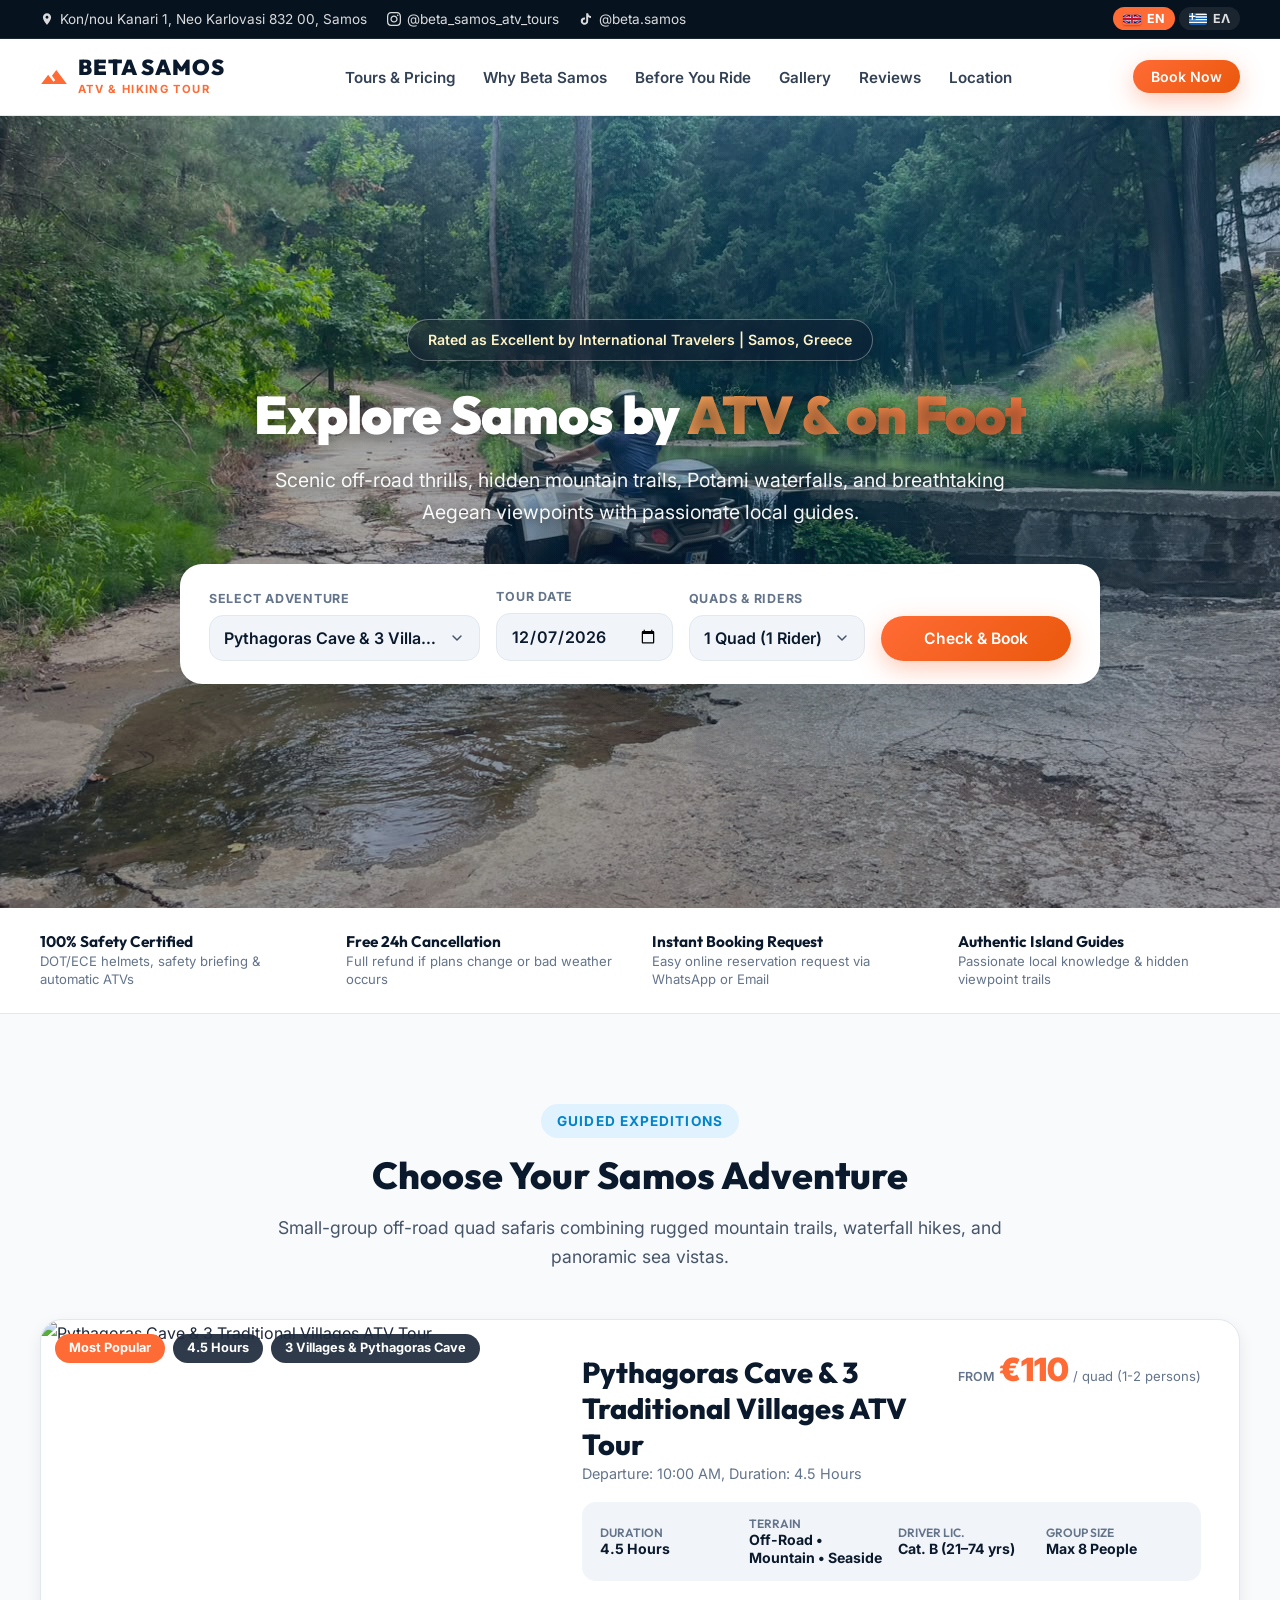
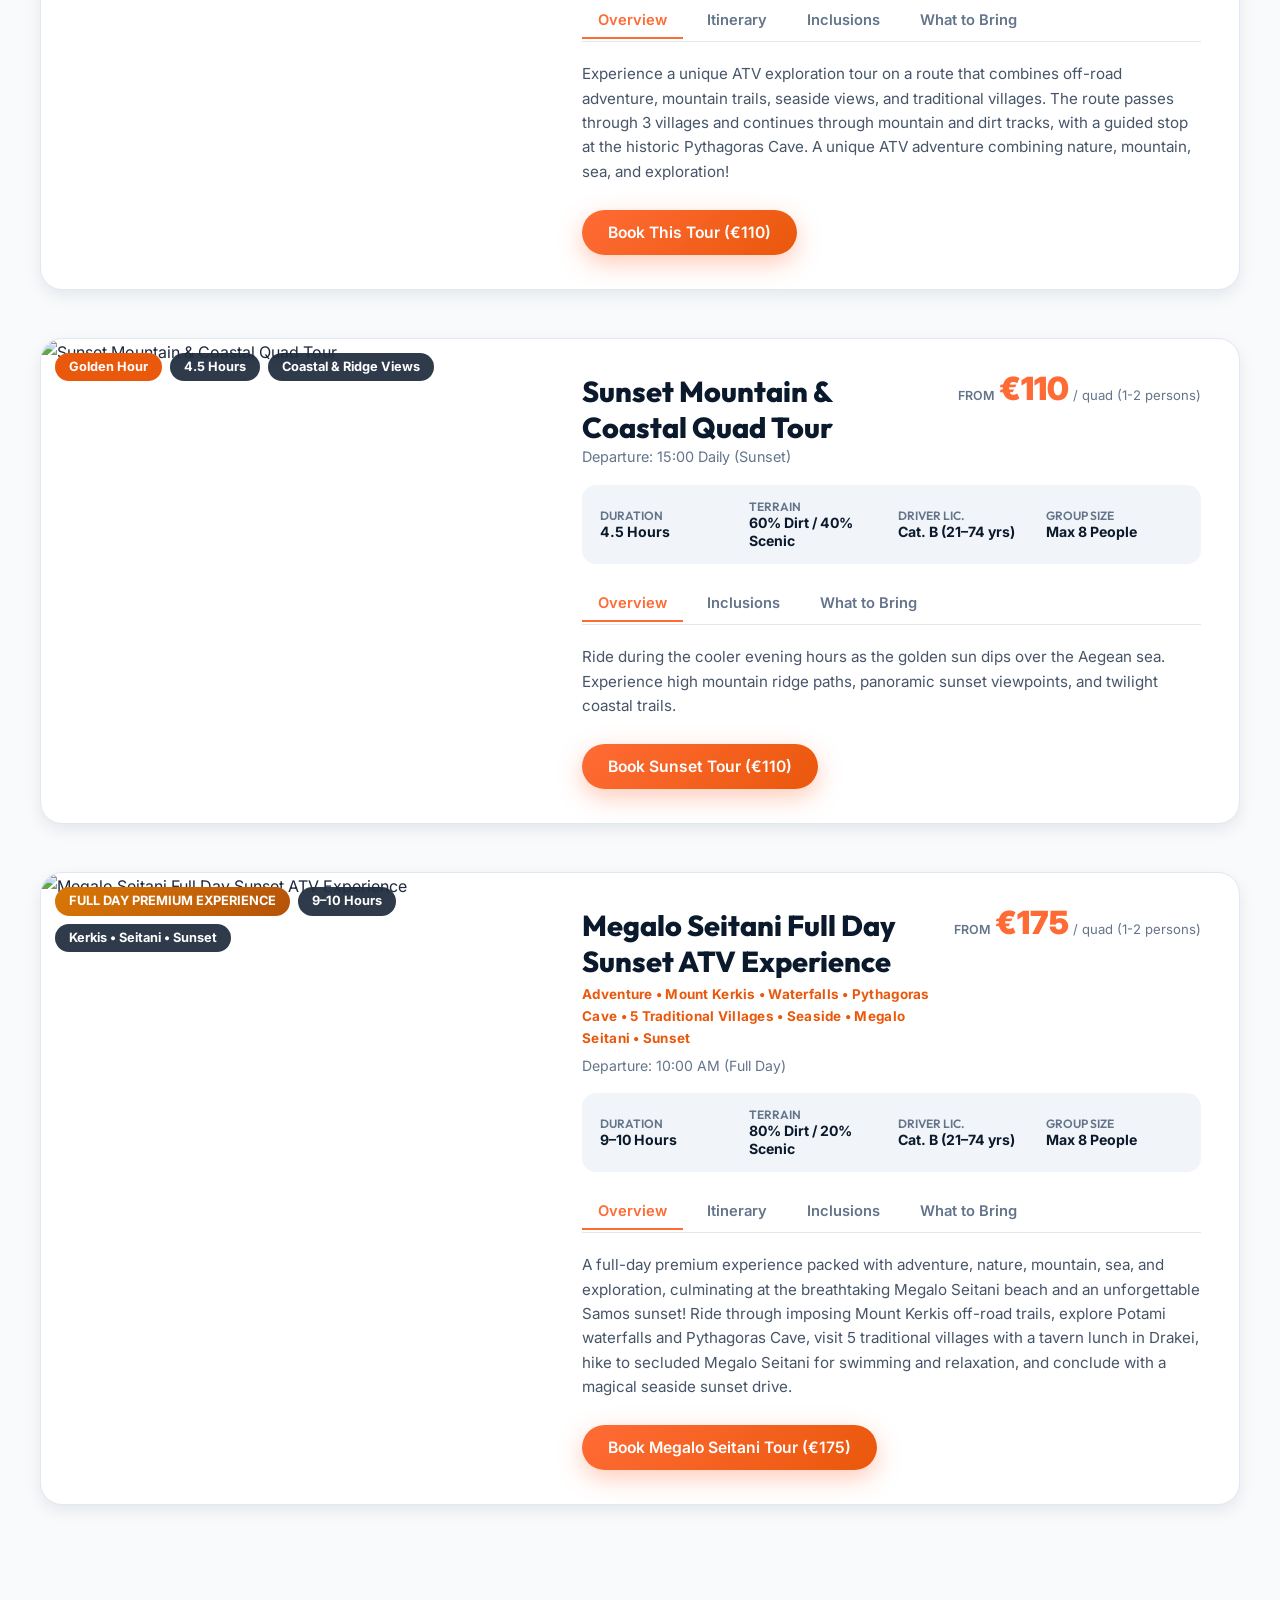
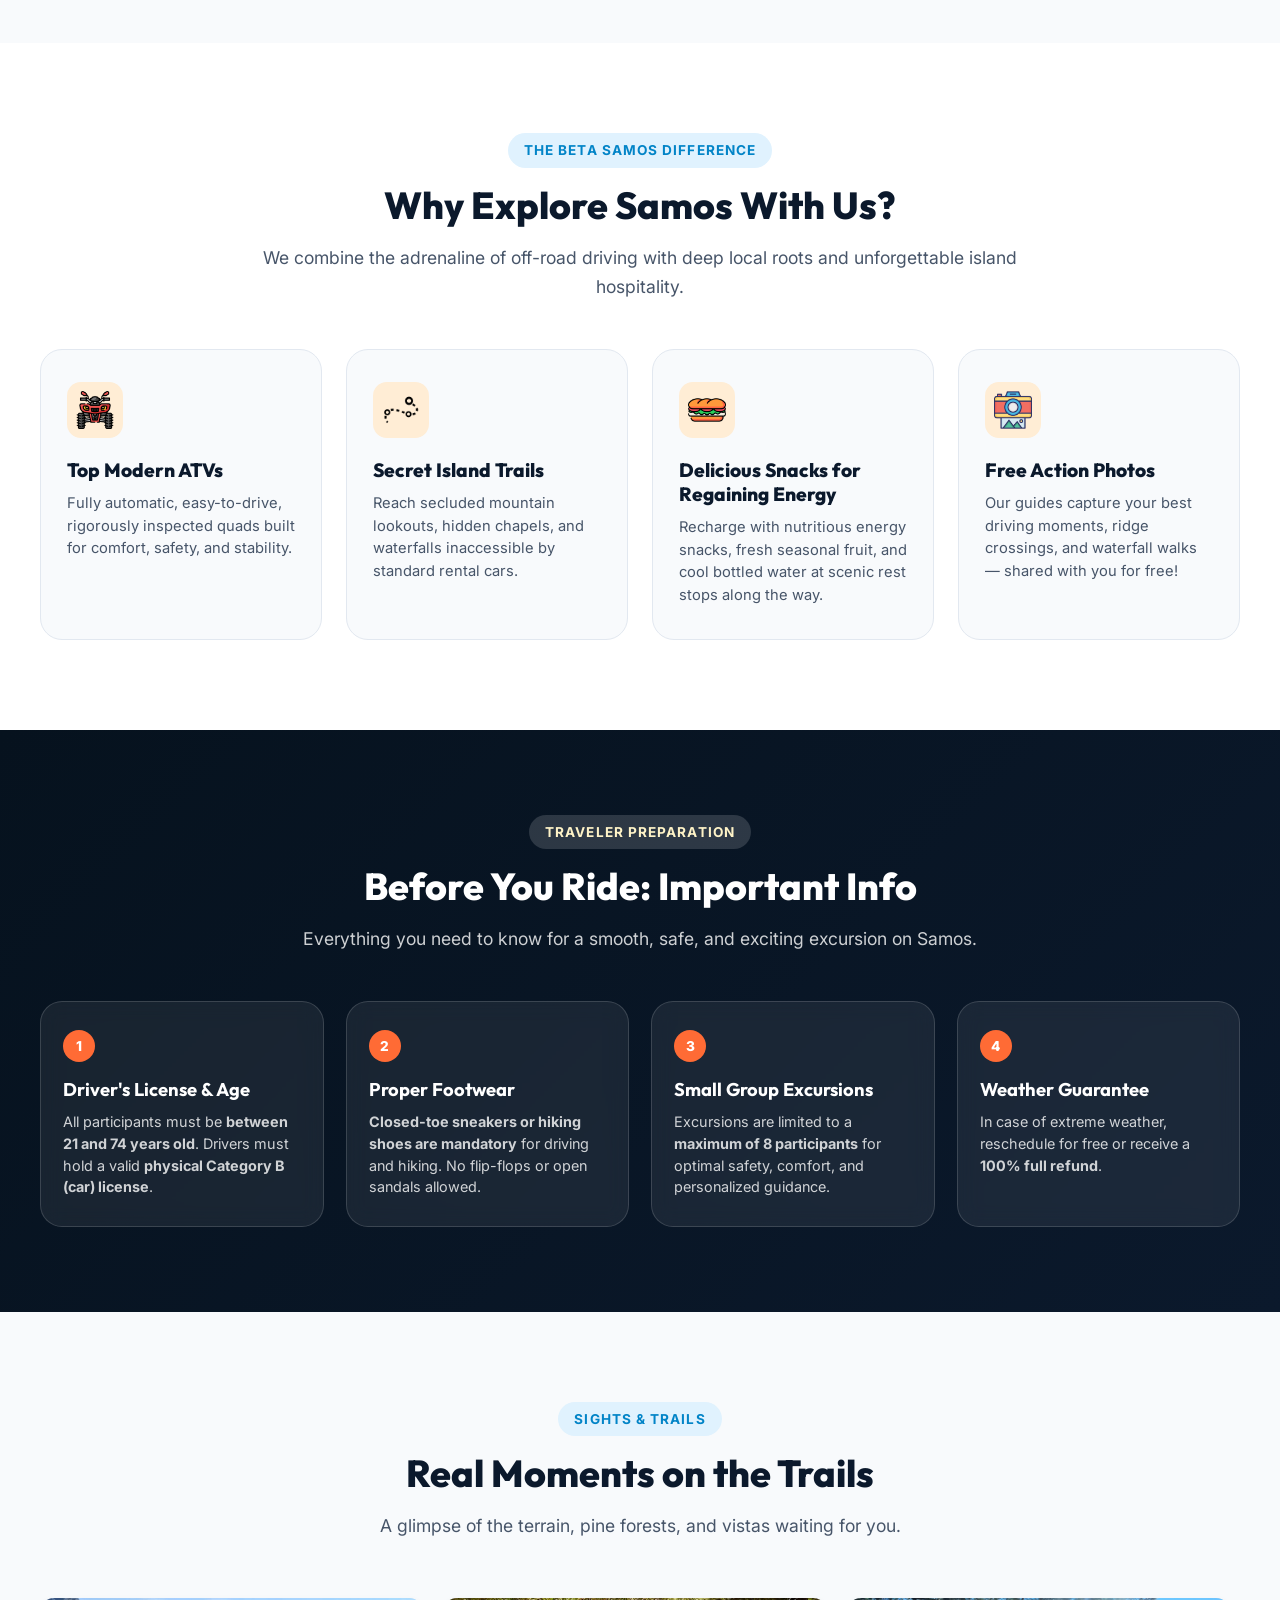
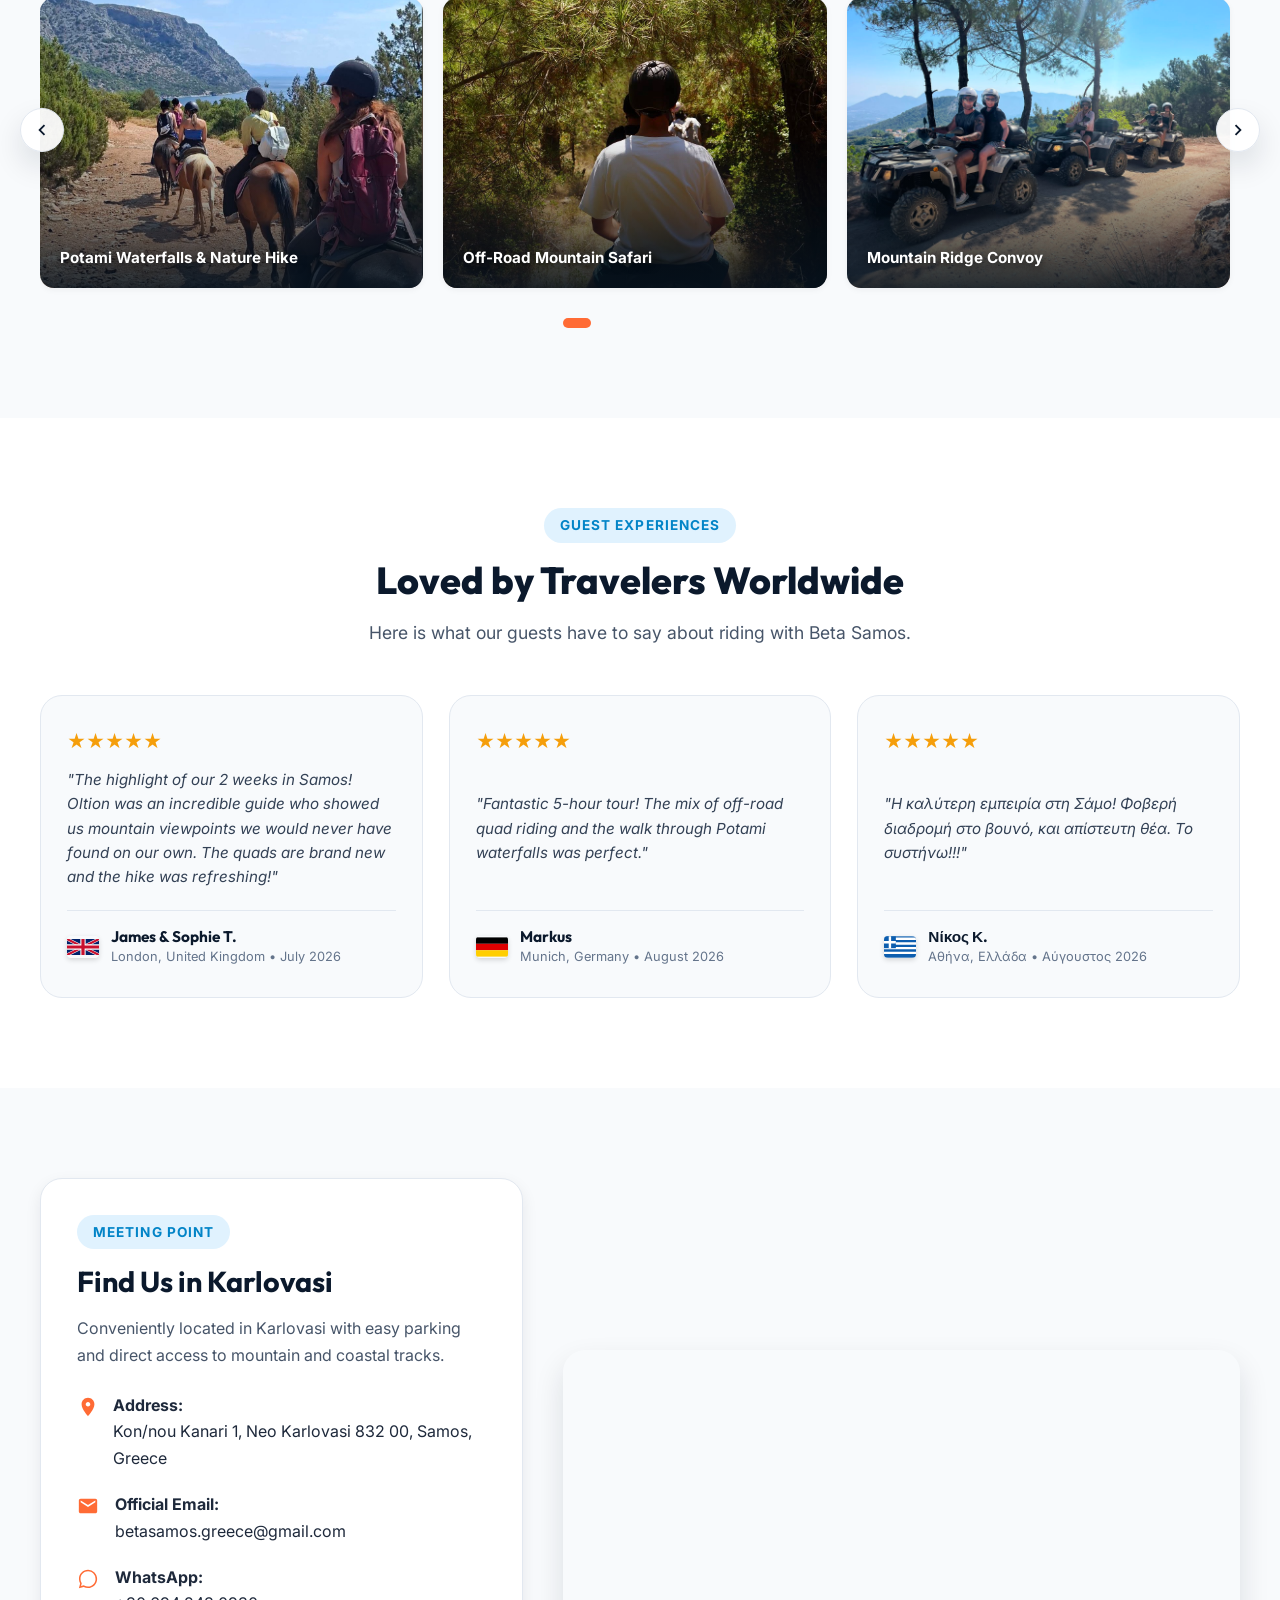
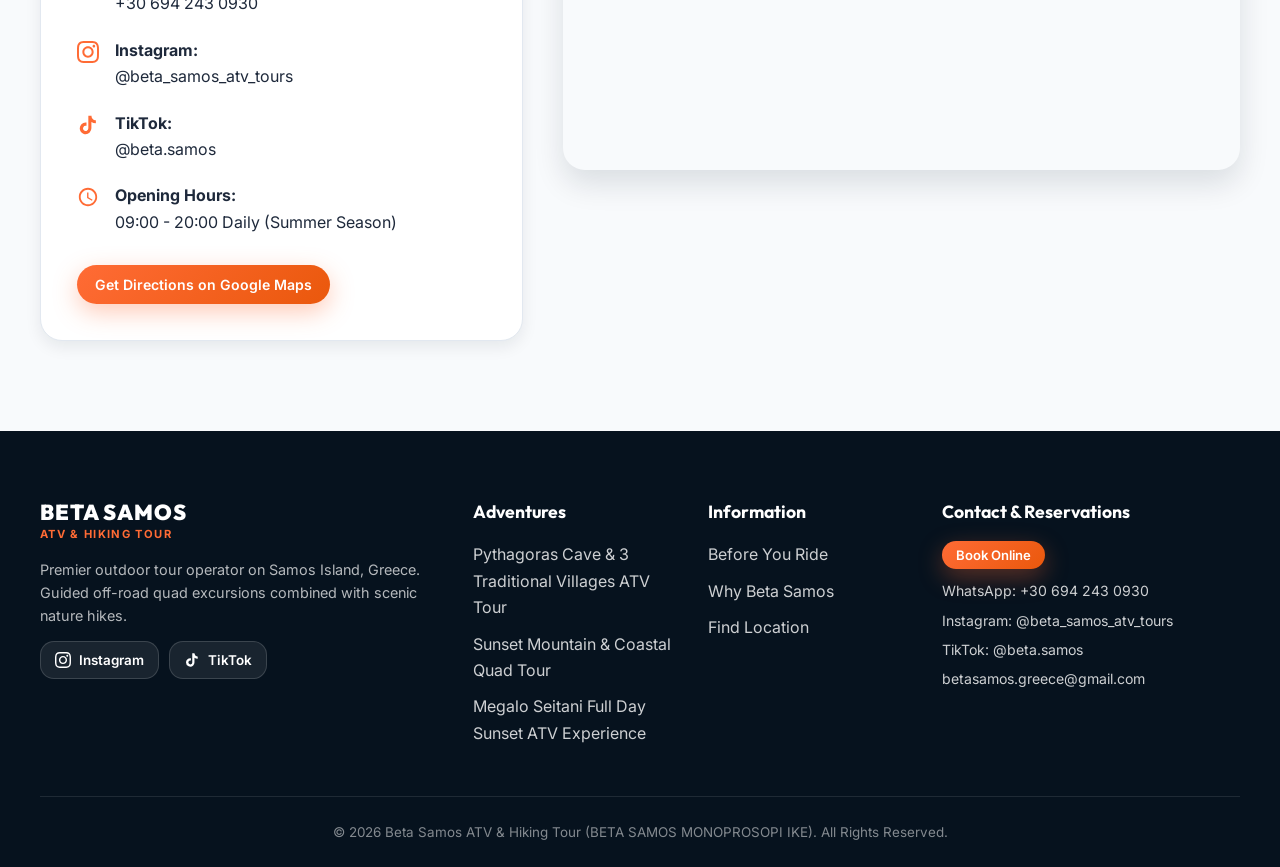
==== commit b635d140: "feat: add tour listing documentation, website assets, and automated export scripts for Beta Samos op" ====
--- a/website/index.html
+++ b/website/index.html
@@ -349,8 +349,8 @@
                   <div class="inc-item yes"><span data-i18n="inc_villages">Route Through 3 Traditional Villages</span></div>
                   <div class="inc-item yes"><span data-i18n="inc_cave">Stop at Pythagoras Cave</span></div>
                   <div class="inc-item yes"><span data-i18n="inc_photos">Photo &amp; Viewpoint Stops</span></div>
-                  <div class="inc-item yes"><span data-i18n="inc_drink">Refreshing Cold Beverage</span></div>
-                  <div class="inc-item yes"><span data-i18n="inc_guide">Certified Local Island Guide</span></div>
+                  <div class="inc-item yes"><span data-i18n="inc_drink">Cold Water &amp; Snacks</span></div>
+                  <div class="inc-item yes"><span data-i18n="inc_guide">Local Island Guide</span></div>
                   <div class="inc-item yes"><span data-i18n="inc_max8">Small Group (Max 8 Guests)</span></div>
                 </div>
               </div>
@@ -397,7 +397,7 @@
             <div class="tour-header-row">
               <div>
                 <h3 class="tour-title" data-i18n="t2_title">Sunset Mountain &amp; Coastal Quad Tour</h3>
-                <p style="color: var(--slate-500); font-size: 0.9rem;" data-i18n="t2_dep">Departure: 16:30 Daily (Sunset)</p>
+                <p style="color: var(--slate-500); font-size: 0.9rem;" data-i18n="t2_dep">Departure: 15:00 Daily (Sunset)</p>
               </div>
               <div class="tour-pricing-box">
                 <span class="price-from" data-i18n="price_from">From</span>
@@ -458,8 +458,8 @@
                   <div class="inc-item yes"><span data-i18n="inc_t2_sunshine">Panoramic Sunset &amp; Sunshine Views</span></div>
                   <div class="inc-item yes"><span data-i18n="inc_seaside">Seaside Coastal Route</span></div>
                   <div class="inc-item yes"><span data-i18n="inc_t2_photos">Golden Hour &amp; Sunset Photo Stops</span></div>
-                  <div class="inc-item yes"><span data-i18n="inc_sunset_drink">Sunset Refreshments &amp; Cold Drinks</span></div>
-                  <div class="inc-item yes"><span data-i18n="inc_guide">Certified Local Island Guide</span></div>
+                  <div class="inc-item yes"><span data-i18n="inc_sunset_drink">Cold Water &amp; Snacks</span></div>
+                  <div class="inc-item yes"><span data-i18n="inc_guide">Local Island Guide</span></div>
                   <div class="inc-item yes"><span data-i18n="inc_max8">Small Group (Max 8 Guests)</span></div>
                 </div>
               </div>
@@ -633,7 +633,7 @@
                   <div class="inc-item yes"><span data-i18n="inc_t3_seitani_swim">Swimming &amp; Relaxation at Megalo Seitani</span></div>
                   <div class="inc-item yes"><span data-i18n="inc_t3_coastal">Seaside Coastal Excursion</span></div>
                   <div class="inc-item yes"><span data-i18n="inc_t3_sunset">Magical Aegean Sunset Finale</span></div>
-                  <div class="inc-item yes"><span data-i18n="inc_guide">Certified Local Island Guide</span></div>
+                  <div class="inc-item yes"><span data-i18n="inc_guide">Local Island Guide</span></div>
                 </div>
               </div>
 
@@ -1097,19 +1097,22 @@
 
         <div class="form-row">
           <div class="form-group">
-            <label data-i18n="m_quads_label">Number of Quads</label>
+            <label data-i18n="m_persons_label">Number of Persons</label>
+            <select class="form-control" id="modalPersons" name="Persons Count">
+              <option value="1">1 Person</option>
+              <option value="2">2 Persons</option>
+              <option value="3">3 Persons</option>
+              <option value="4">4 Persons</option>
+              <option value="5">5 Persons</option>
+              <option value="6">6 Persons</option>
+              <option value="7">7 Persons</option>
+              <option value="8">8 Persons</option>
+            </select>
+          </div>
+          <div class="form-group">
+            <label data-i18n="m_quads_label">Number of Quads (Passengers are discounted)</label>
             <select class="form-control" id="modalQuads" name="Quads Count">
-              <option value="1">1 Quad</option>
-              <option value="2">2 Quads</option>
-              <option value="3">3 Quads</option>
-              <option value="4">4+ Quads</option>
-            </select>
-          </div>
-          <div class="form-group">
-            <label data-i18n="m_rider_type_label">Rider Arrangement (1 or 2 on quad)</label>
-            <select class="form-control" id="modalRiderType" name="Rider Setup">
-              <option value="solo">1 Driver per Quad (Solo)</option>
-              <option value="shared">Driver + Passenger (Shared - 2nd Person Discounted)</option>
+              <option value="1">1 Quad (1 Solo Driver)</option>
             </select>
           </div>
         </div>
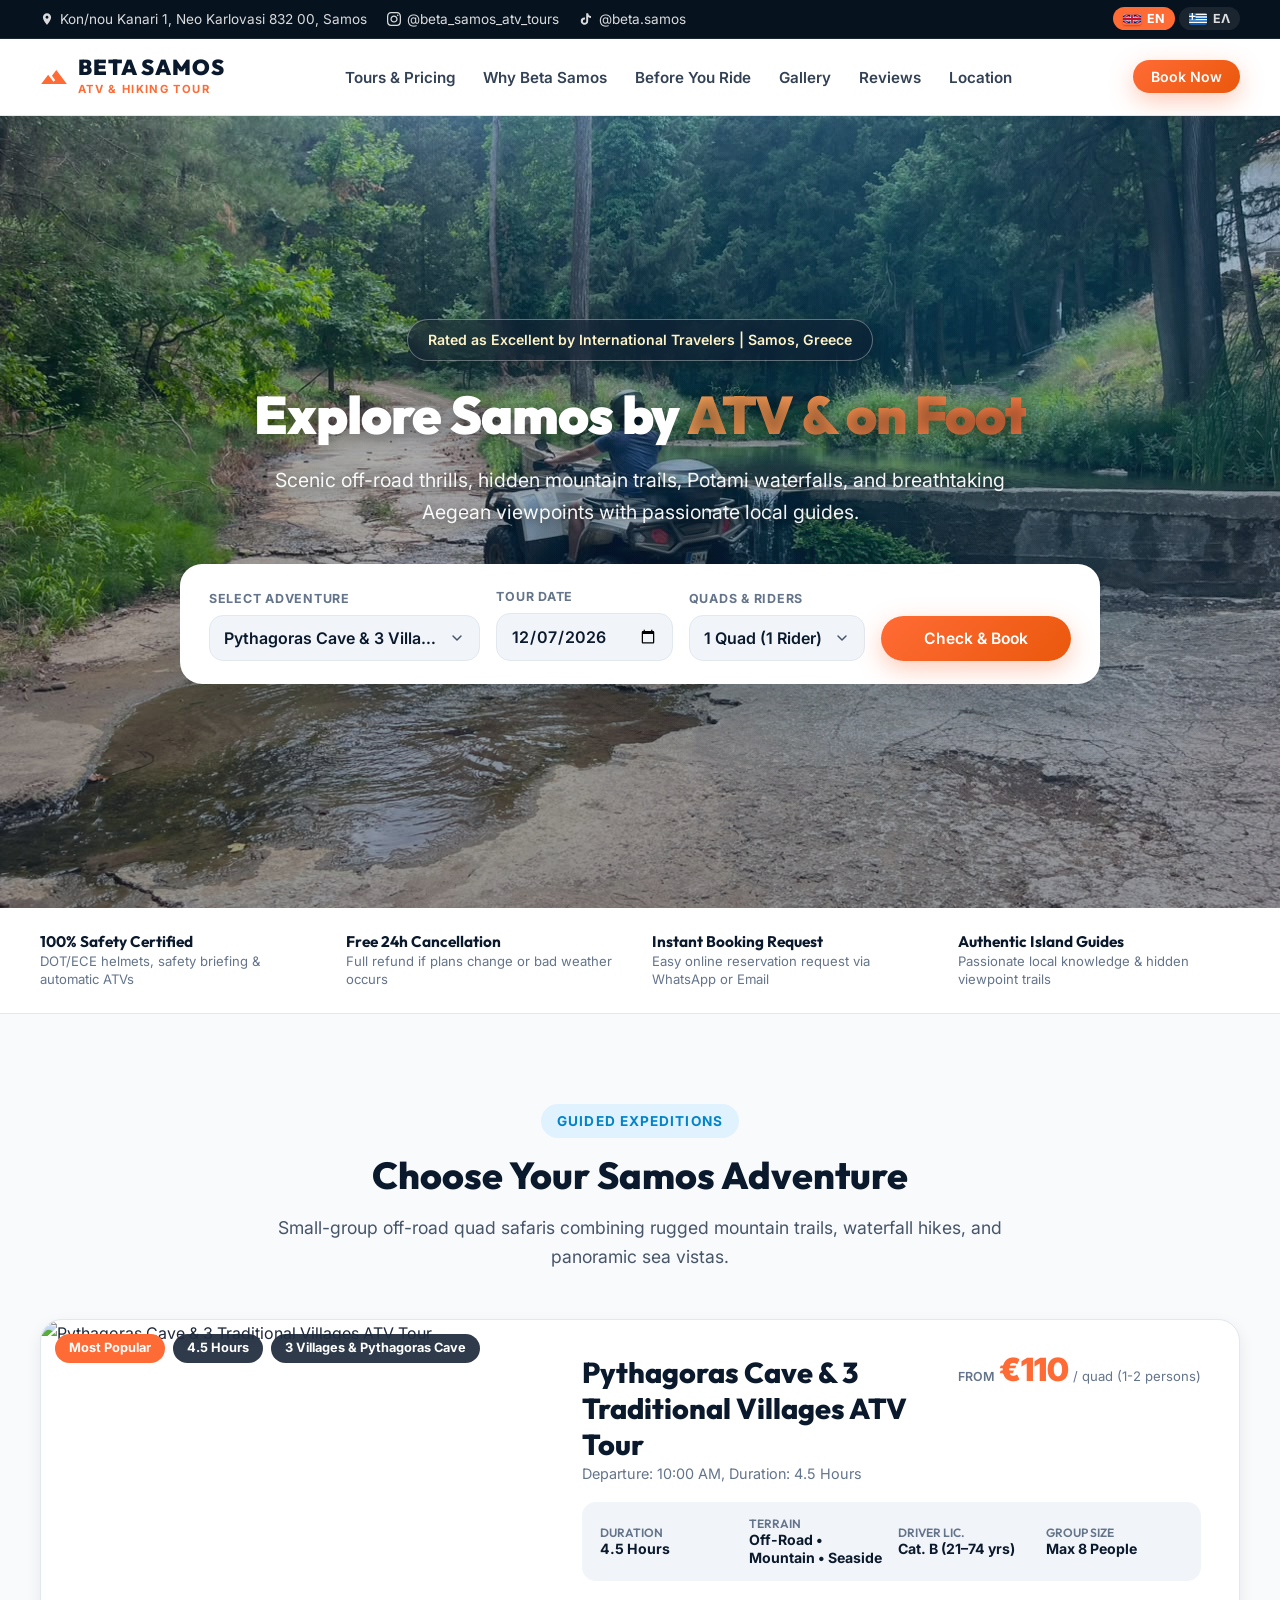
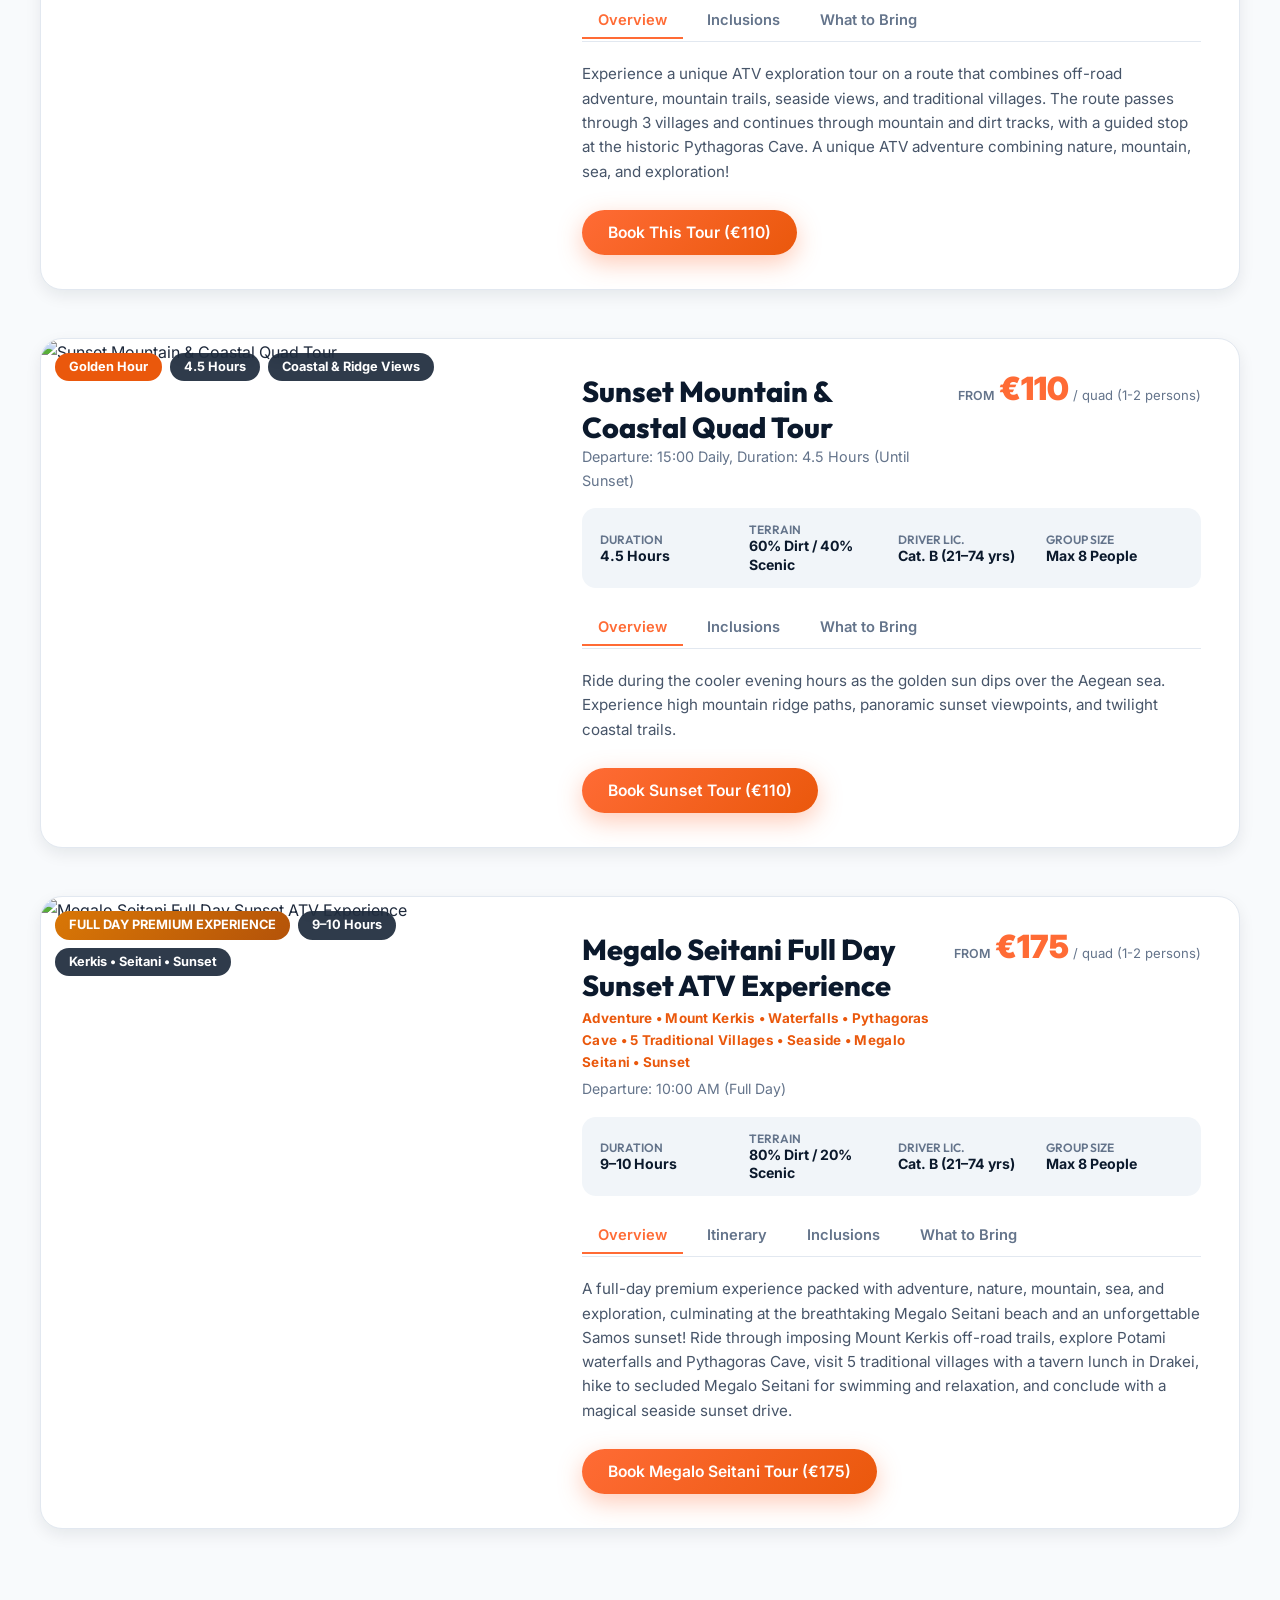
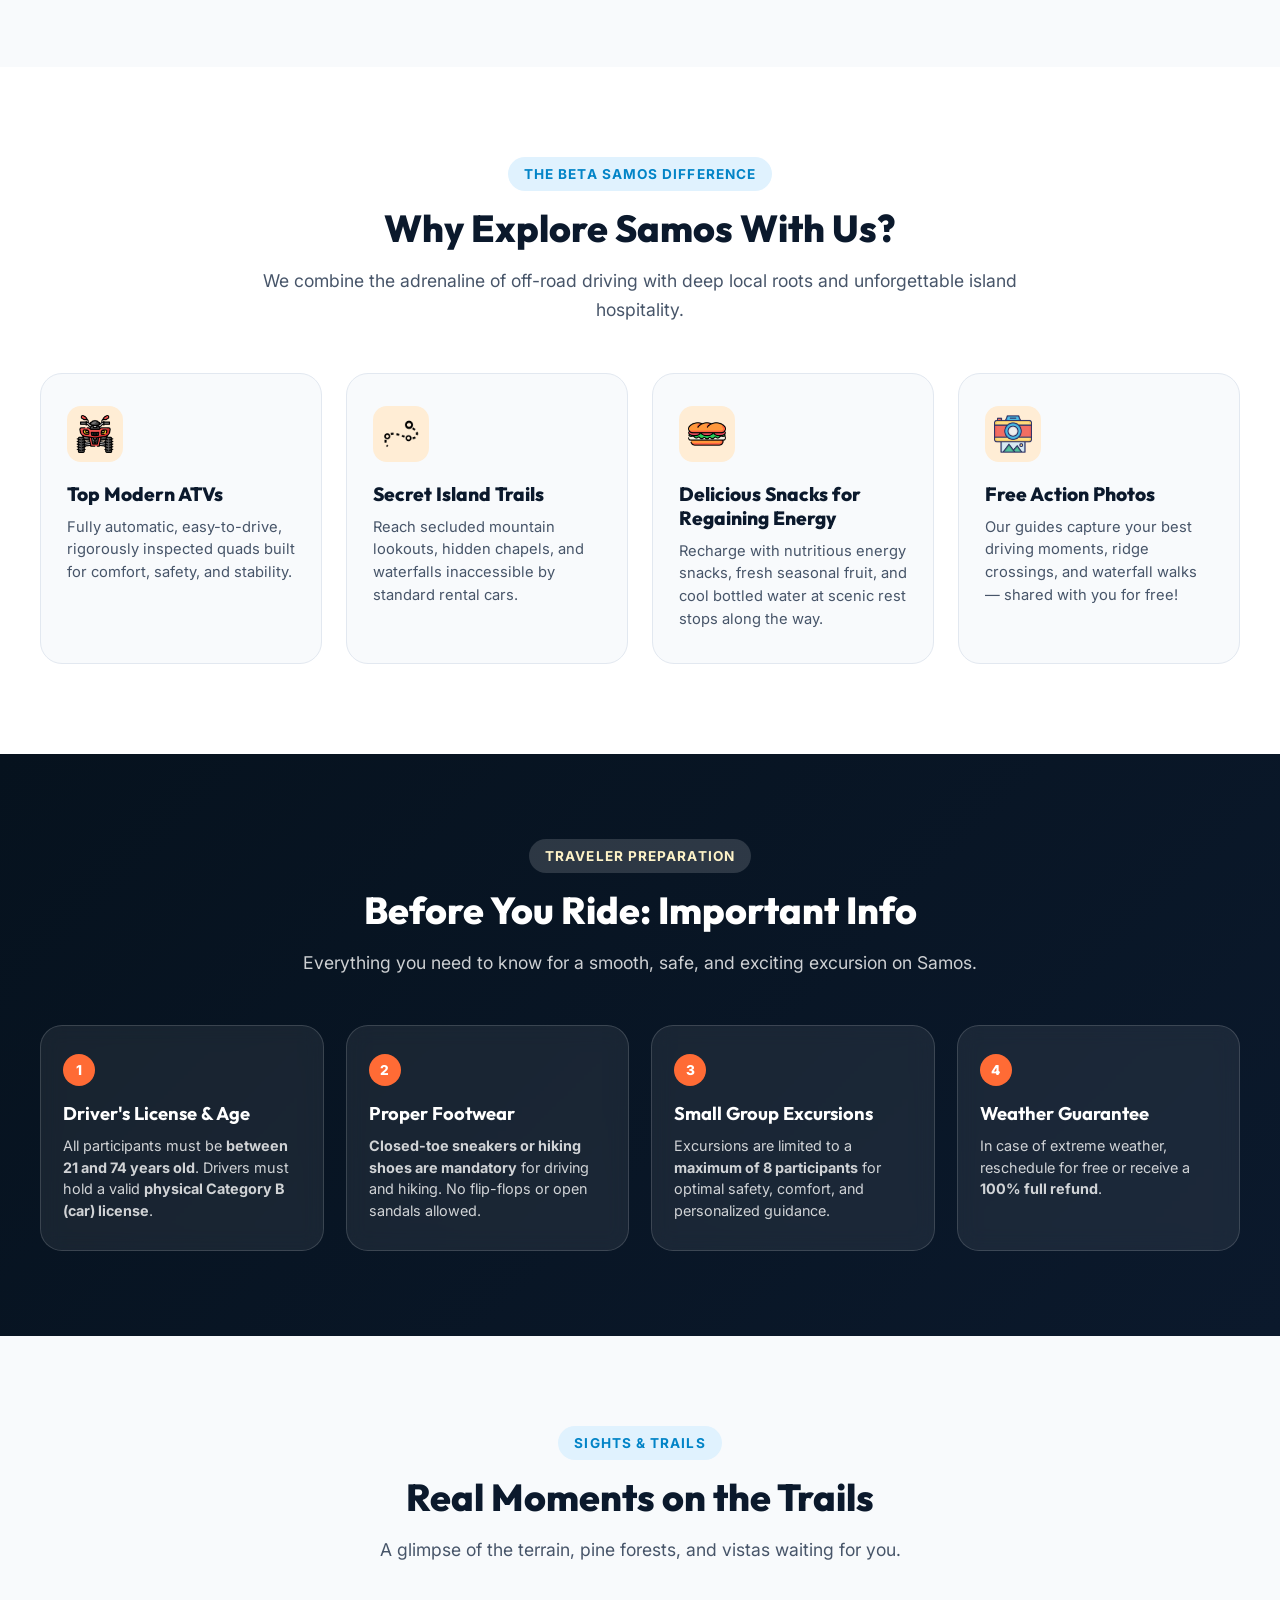
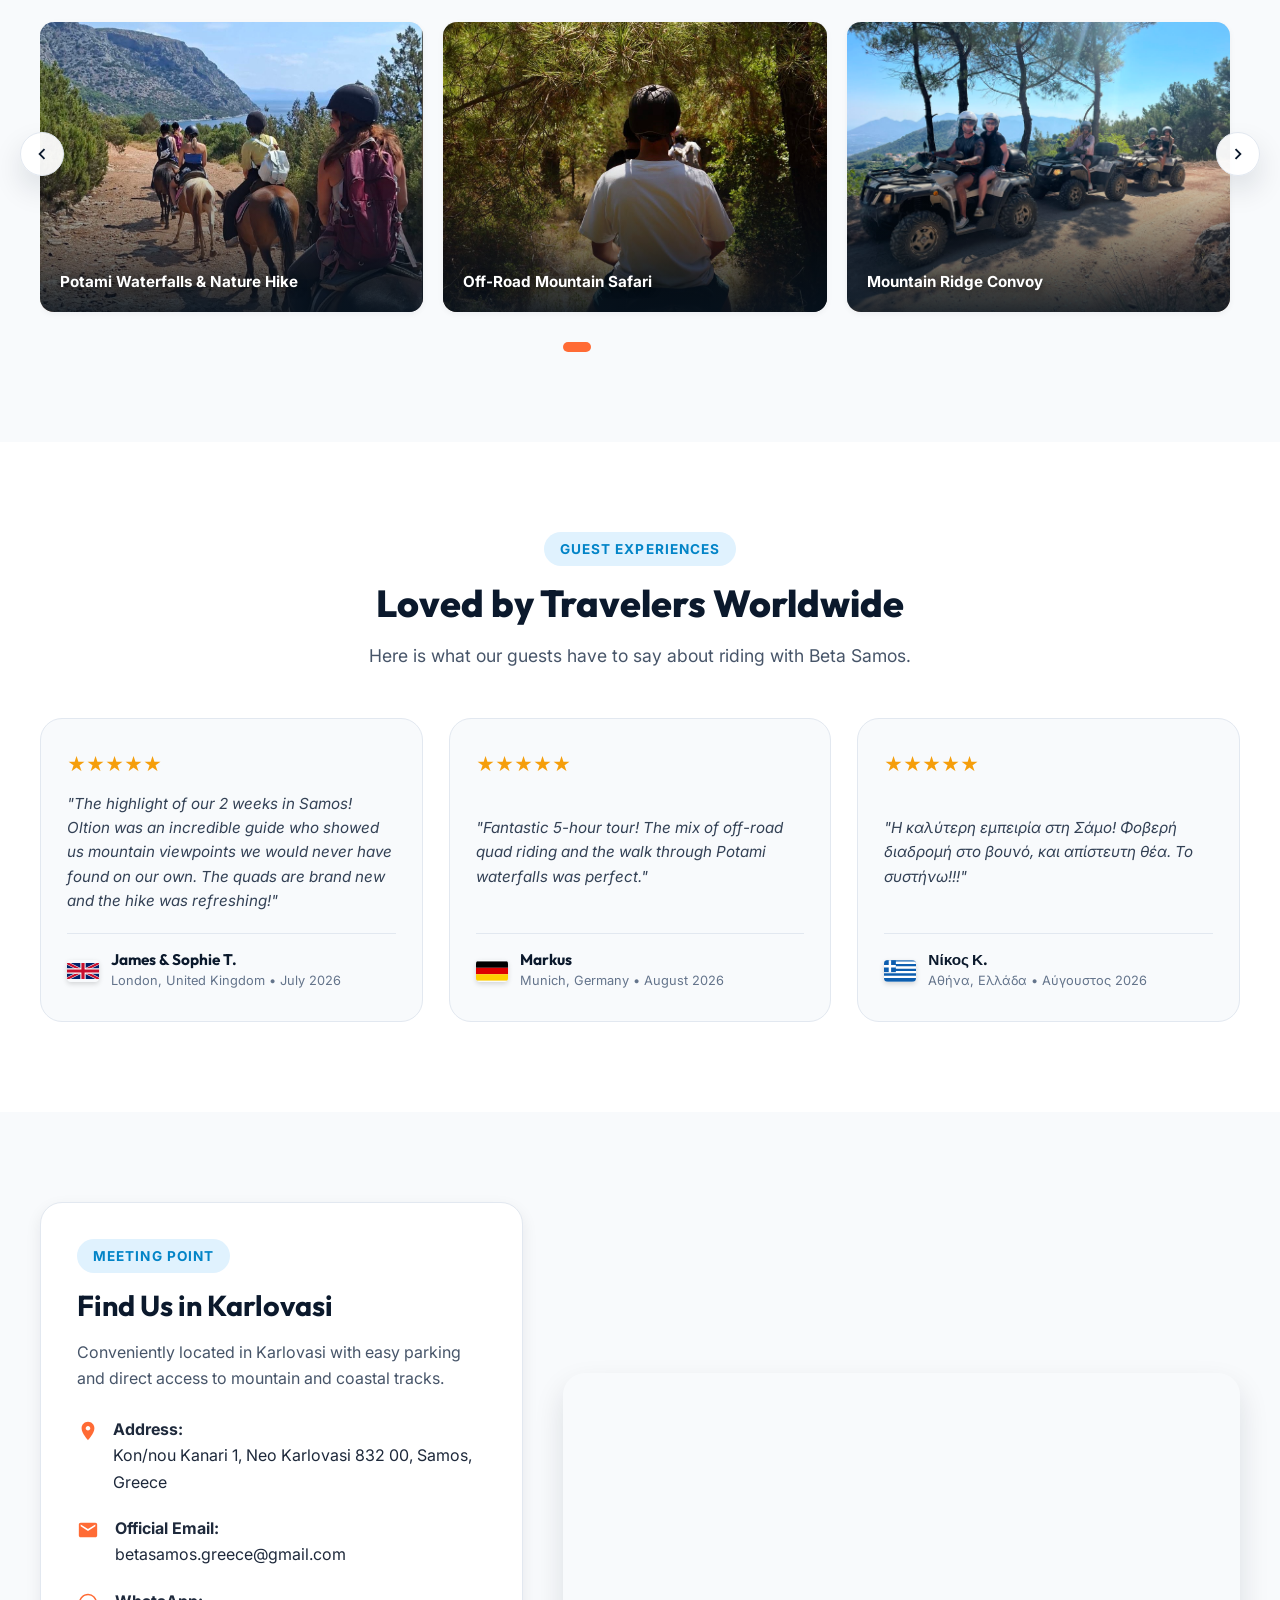
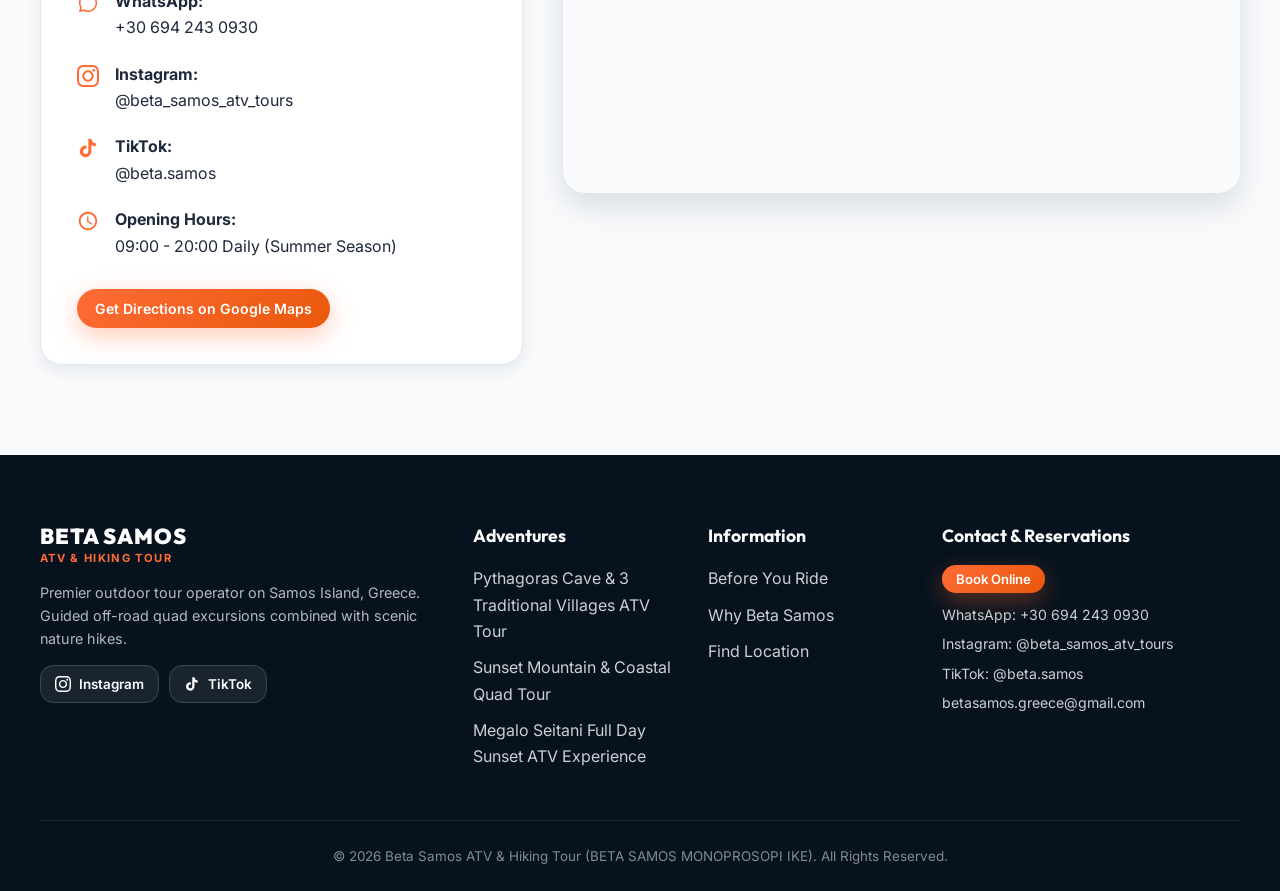
==== commit e4fd30cc: "feat: initialize website project with landing page, booking functionality, and operational documenta" ====
--- a/website/index.html
+++ b/website/index.html
@@ -291,7 +291,6 @@
             <!-- Interactive Tour Tabs (Madeira Style) -->
             <div class="tour-tabs">
               <button class="tab-btn active" data-tab="t1-overview" data-i18n="tab_overview">Overview</button>
-              <button class="tab-btn" data-tab="t1-itinerary" data-i18n="tab_itinerary">Itinerary</button>
               <button class="tab-btn" data-tab="t1-inclusions" data-i18n="tab_inclusions">Inclusions</button>
               <button class="tab-btn" data-tab="t1-bring" data-i18n="tab_bring">What to Bring</button>
             </div>
@@ -303,40 +302,6 @@
                 <p data-i18n="t1_desc">
                   Experience a unique ATV exploration tour on a route that combines off-road adventure, mountain trails, seaside views, and traditional villages. The route passes through 3 villages and continues through mountain and dirt tracks, with a guided stop at the historic Pythagoras Cave. A unique ATV adventure combining nature, mountain, sea, and exploration!
                 </p>
-              </div>
-
-              <!-- Itinerary -->
-              <div class="tab-pane" id="t1-itinerary">
-                <div class="itinerary-list">
-                  <div class="itinerary-step">
-                    <span class="itinerary-time">00:00</span>
-                    <div class="itinerary-info">
-                      <h5 data-i18n="itin_1_title">Safety Briefing &amp; Practice Lap</h5>
-                      <p data-i18n="itin_1_desc">Helmet fitting, vehicle controls briefing, and a practice run at Karlovasi HQ.</p>
-                    </div>
-                  </div>
-                  <div class="itinerary-step">
-                    <span class="itinerary-time">00:30</span>
-                    <div class="itinerary-info">
-                      <h5 data-i18n="itin_2_title">3 Traditional Villages</h5>
-                      <p data-i18n="itin_2_desc">Drive through 3 authentic Samian villages and experience local culture and charm.</p>
-                    </div>
-                  </div>
-                  <div class="itinerary-step">
-                    <span class="itinerary-time">01:30</span>
-                    <div class="itinerary-info">
-                      <h5 data-i18n="itin_3_title">Off-Road Mountain &amp; Seaside Trails</h5>
-                      <p data-i18n="itin_3_desc">Ride thrilling dirt paths, mountain tracks, and scenic coastal seaside routes overlooking the Aegean Sea.</p>
-                    </div>
-                  </div>
-                  <div class="itinerary-step">
-                    <span class="itinerary-time">02:30</span>
-                    <div class="itinerary-info">
-                      <h5 data-i18n="itin_4_title">Pythagoras Cave &amp; Cold Drink Stop</h5>
-                      <p data-i18n="itin_4_desc">Stop at the historic Cave of Pythagoras, capture panoramic photos, and enjoy a cool refreshing drink.</p>
-                    </div>
-                  </div>
-                </div>
               </div>
 
               <!-- Inclusions -->
@@ -397,7 +362,7 @@
             <div class="tour-header-row">
               <div>
                 <h3 class="tour-title" data-i18n="t2_title">Sunset Mountain &amp; Coastal Quad Tour</h3>
-                <p style="color: var(--slate-500); font-size: 0.9rem;" data-i18n="t2_dep">Departure: 15:00 Daily (Sunset)</p>
+                <p style="color: var(--slate-500); font-size: 0.9rem;" data-i18n="t2_dep">Departure: 15:00 Daily, Duration: 4.5 Hours (Until Sunset)</p>
               </div>
               <div class="tour-pricing-box">
                 <span class="price-from" data-i18n="price_from">From</span>
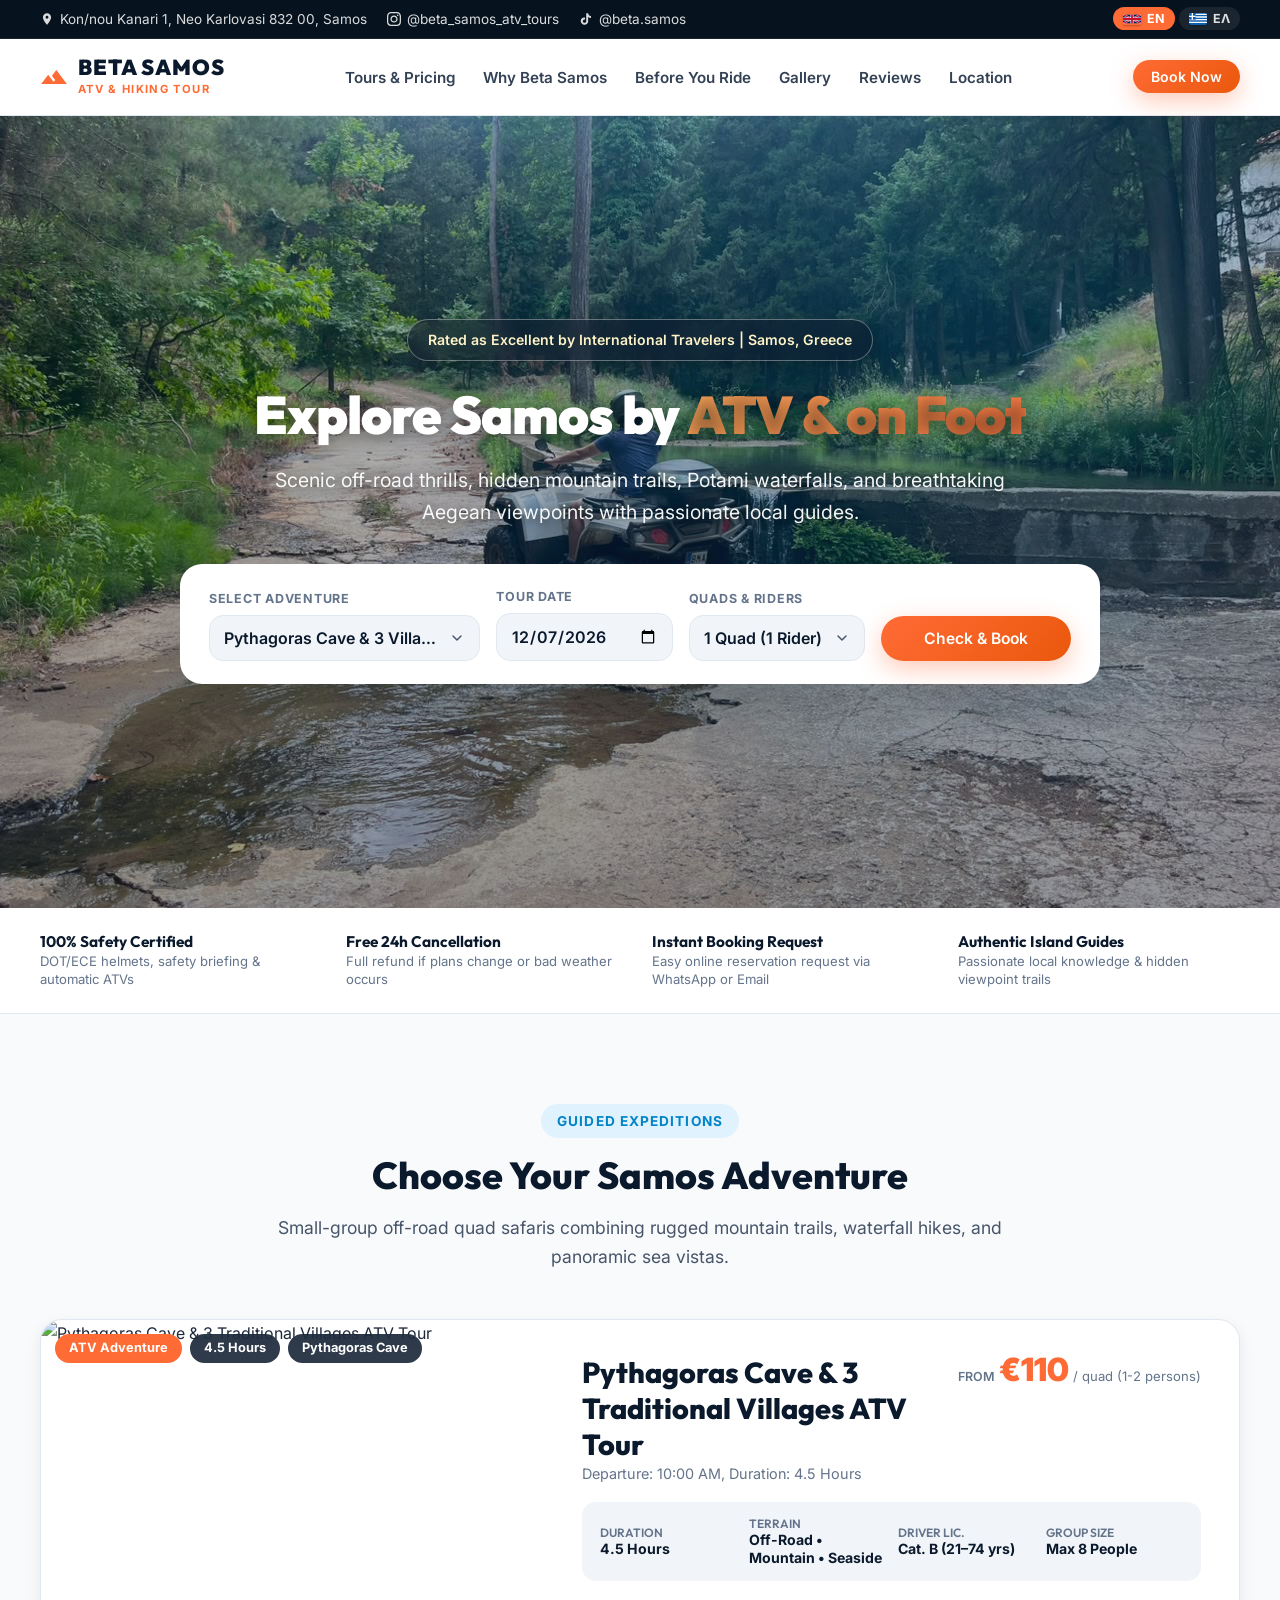
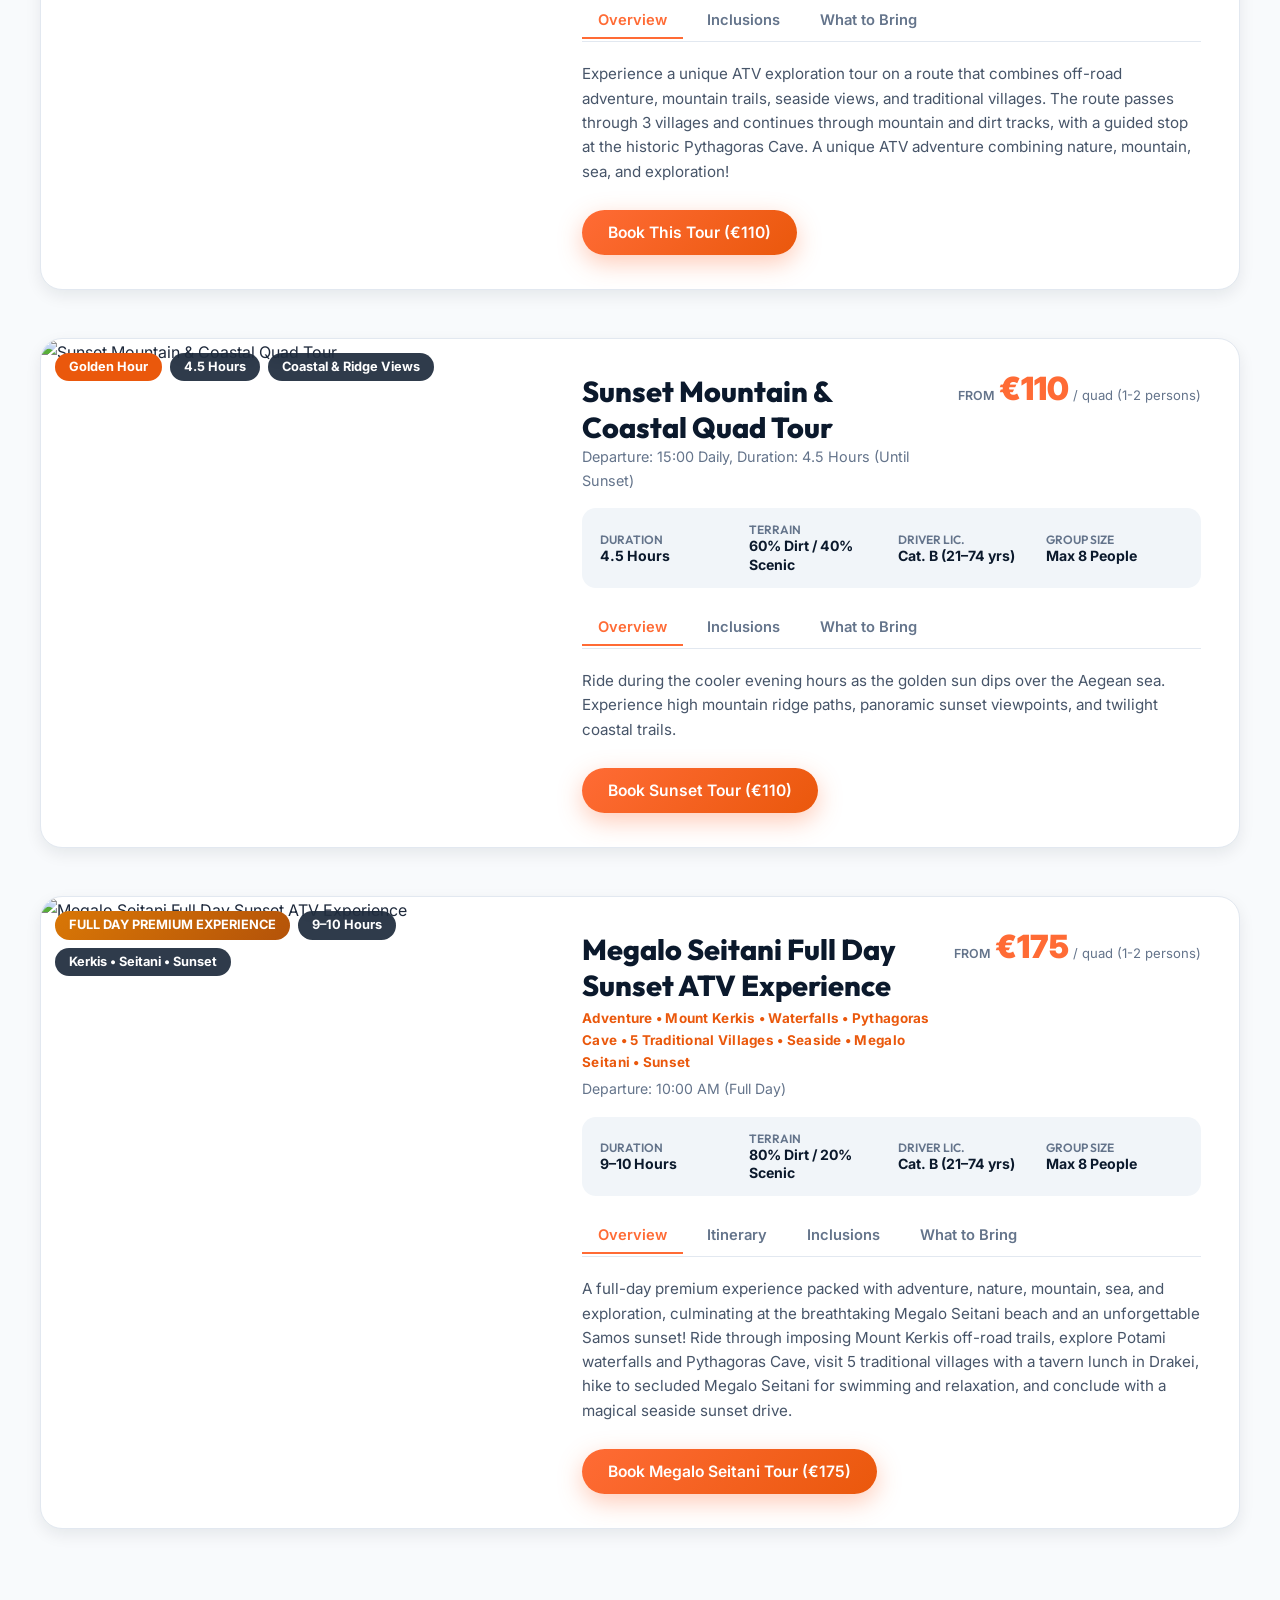
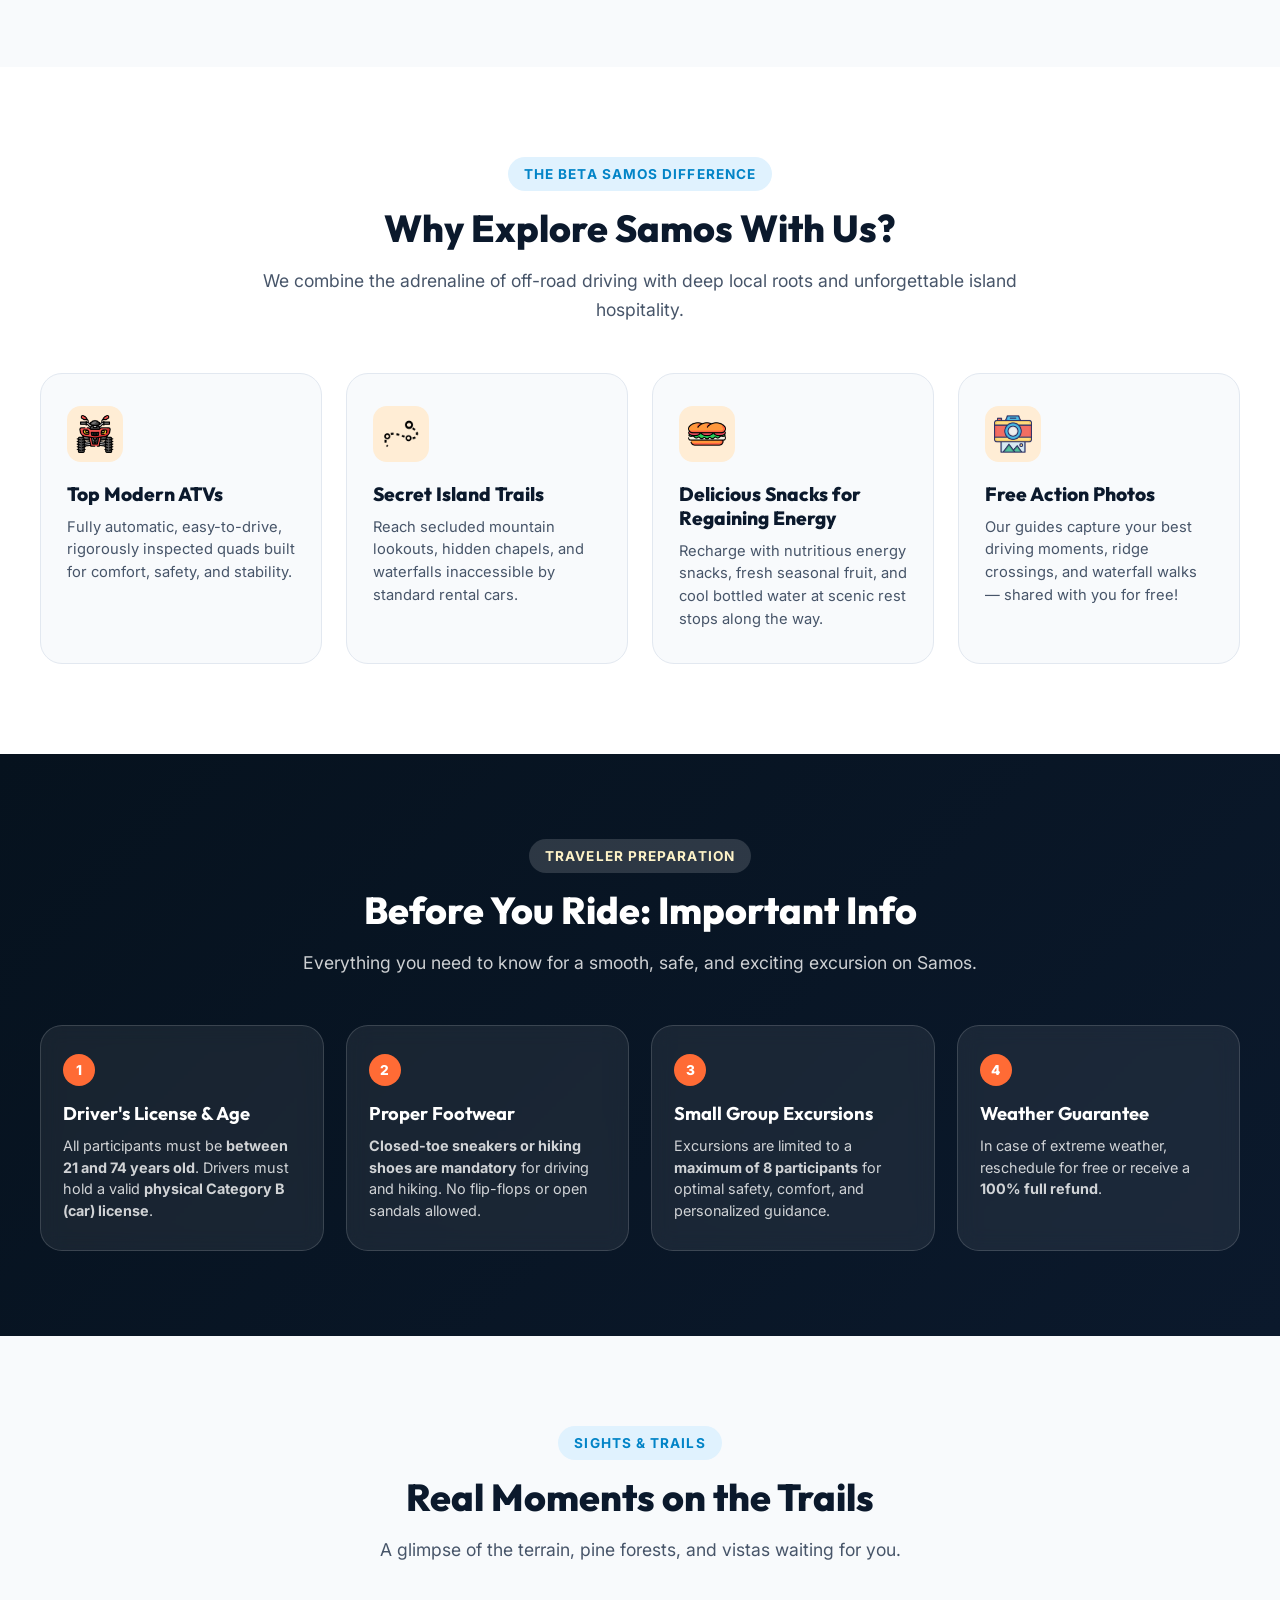
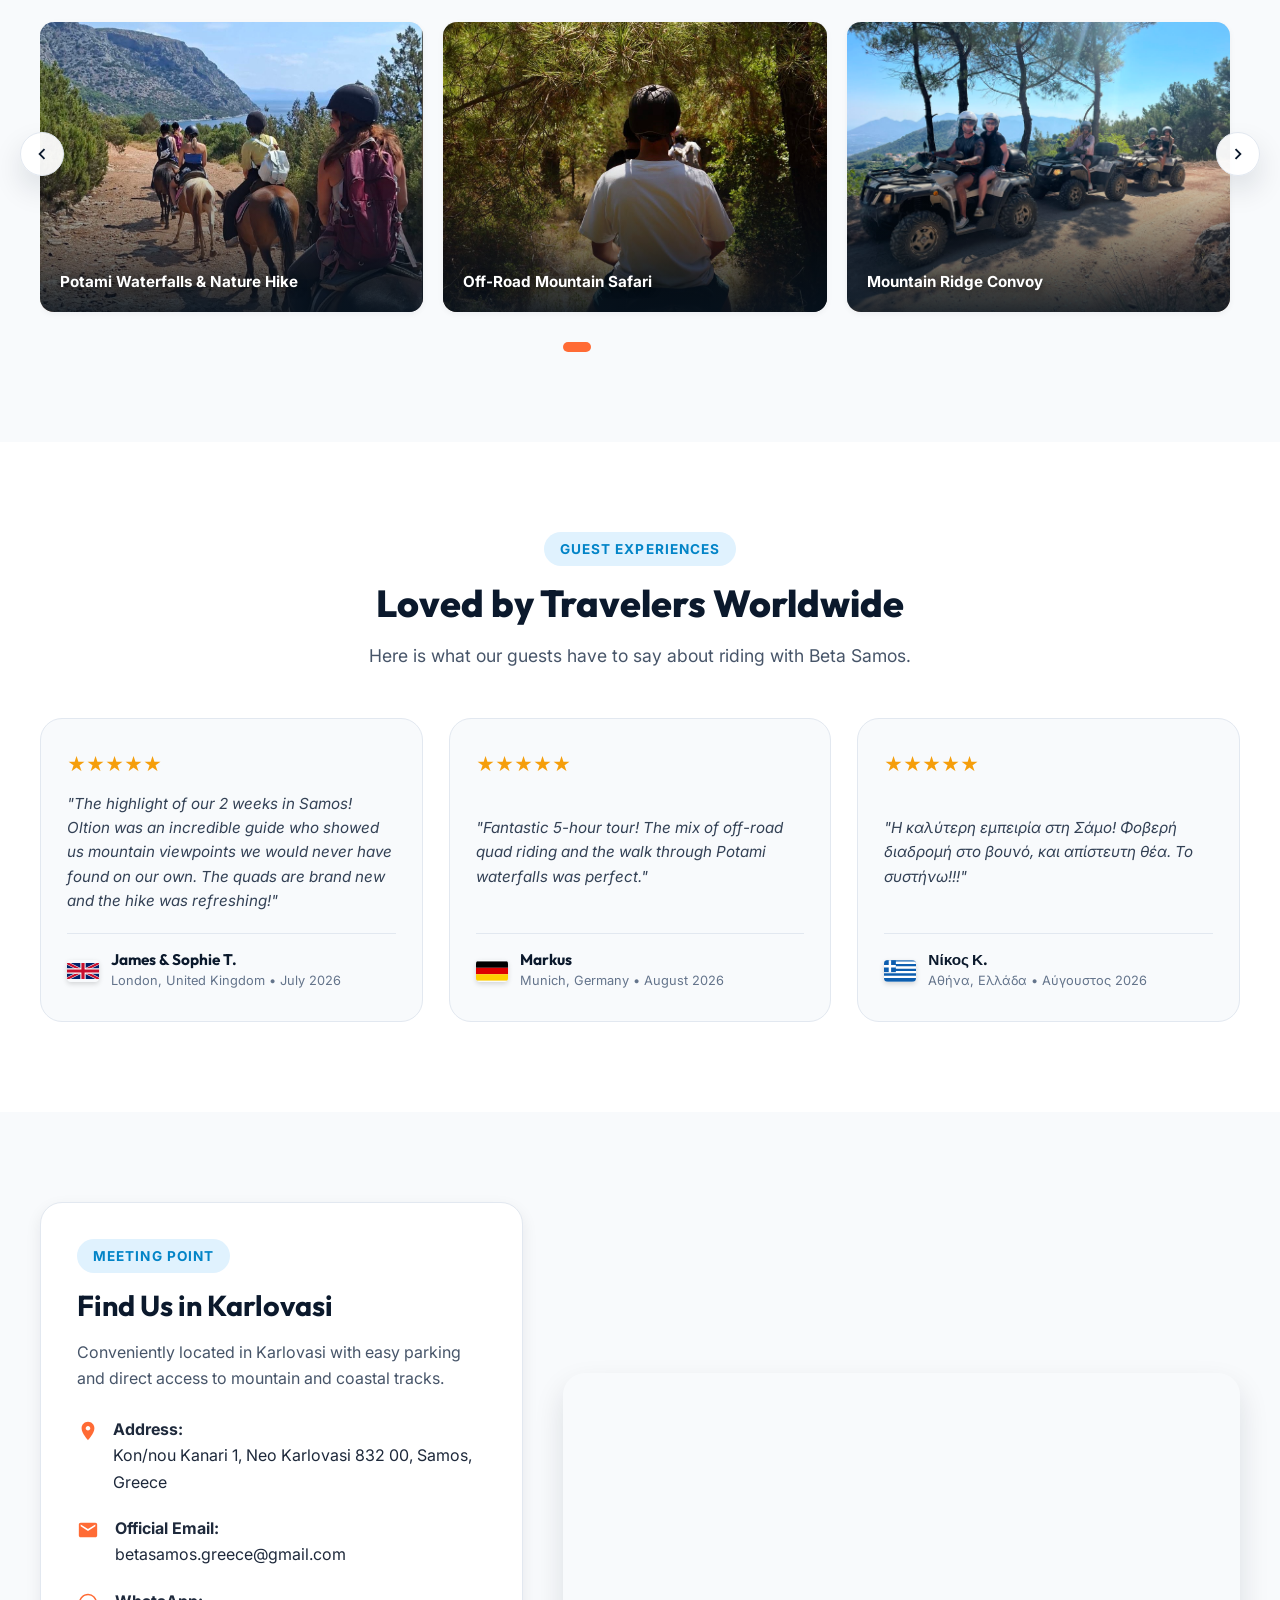
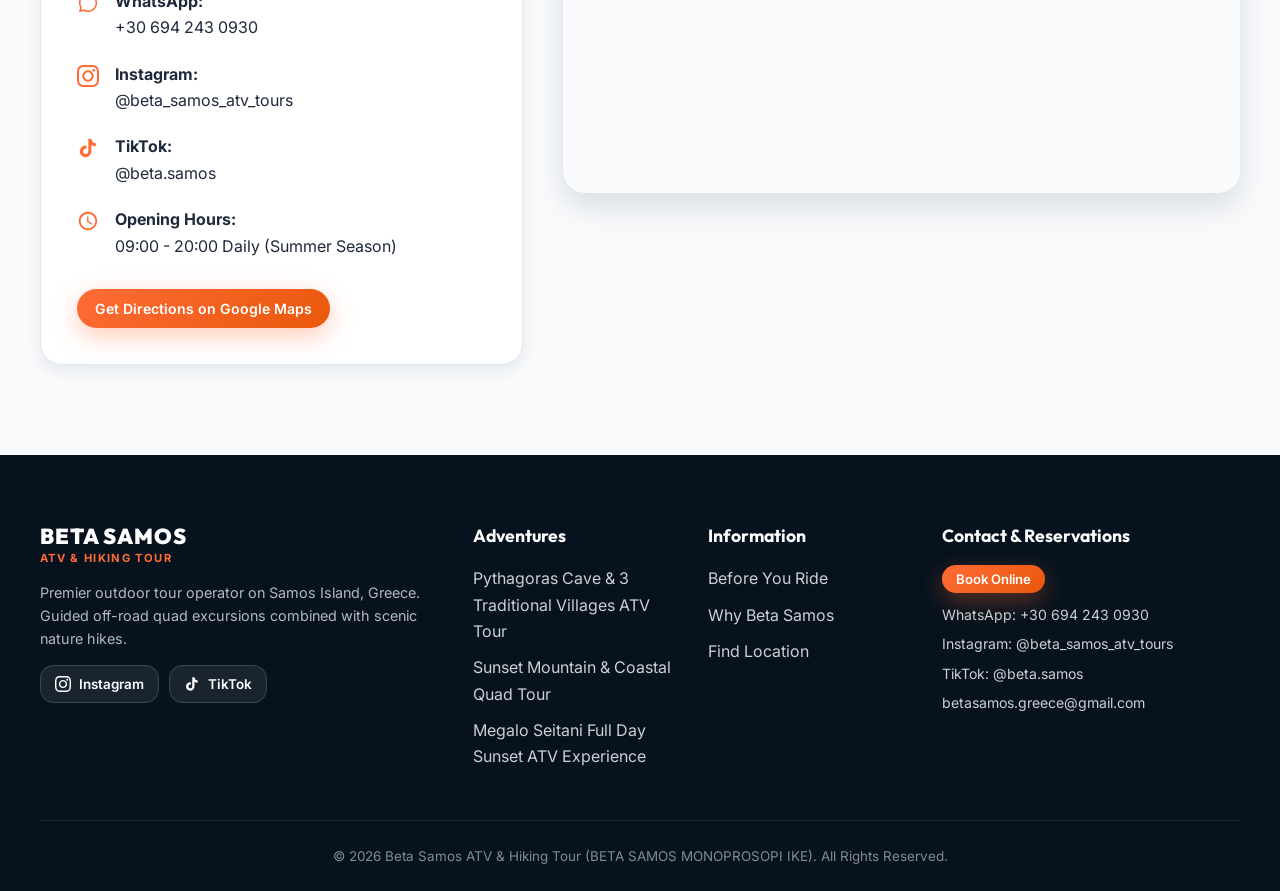
==== commit 22634c09: "feat(tours): update Pythagoras Cave badge to ATV Adventure, hide itinerary, and sync booking form" ====
--- a/website/index.html
+++ b/website/index.html
@@ -241,9 +241,9 @@
           <div class="tour-media">
             <img src="assets/images/IMG_3026.jpeg" alt="Pythagoras Cave &amp; 3 Traditional Villages ATV Tour" class="tour-img">
             <div class="tour-badge-top">
-              <span class="pill-badge featured" data-i18n="badge_bestseller">Most Popular</span>
+              <span class="pill-badge featured" data-i18n="badge_bestseller">ATV Adventure</span>
               <span class="pill-badge">4.5 Hours</span>
-              <span class="pill-badge">3 Villages &amp; Pythagoras Cave</span>
+              <span class="pill-badge">Pythagoras Cave</span>
             </div>
           </div>
 
